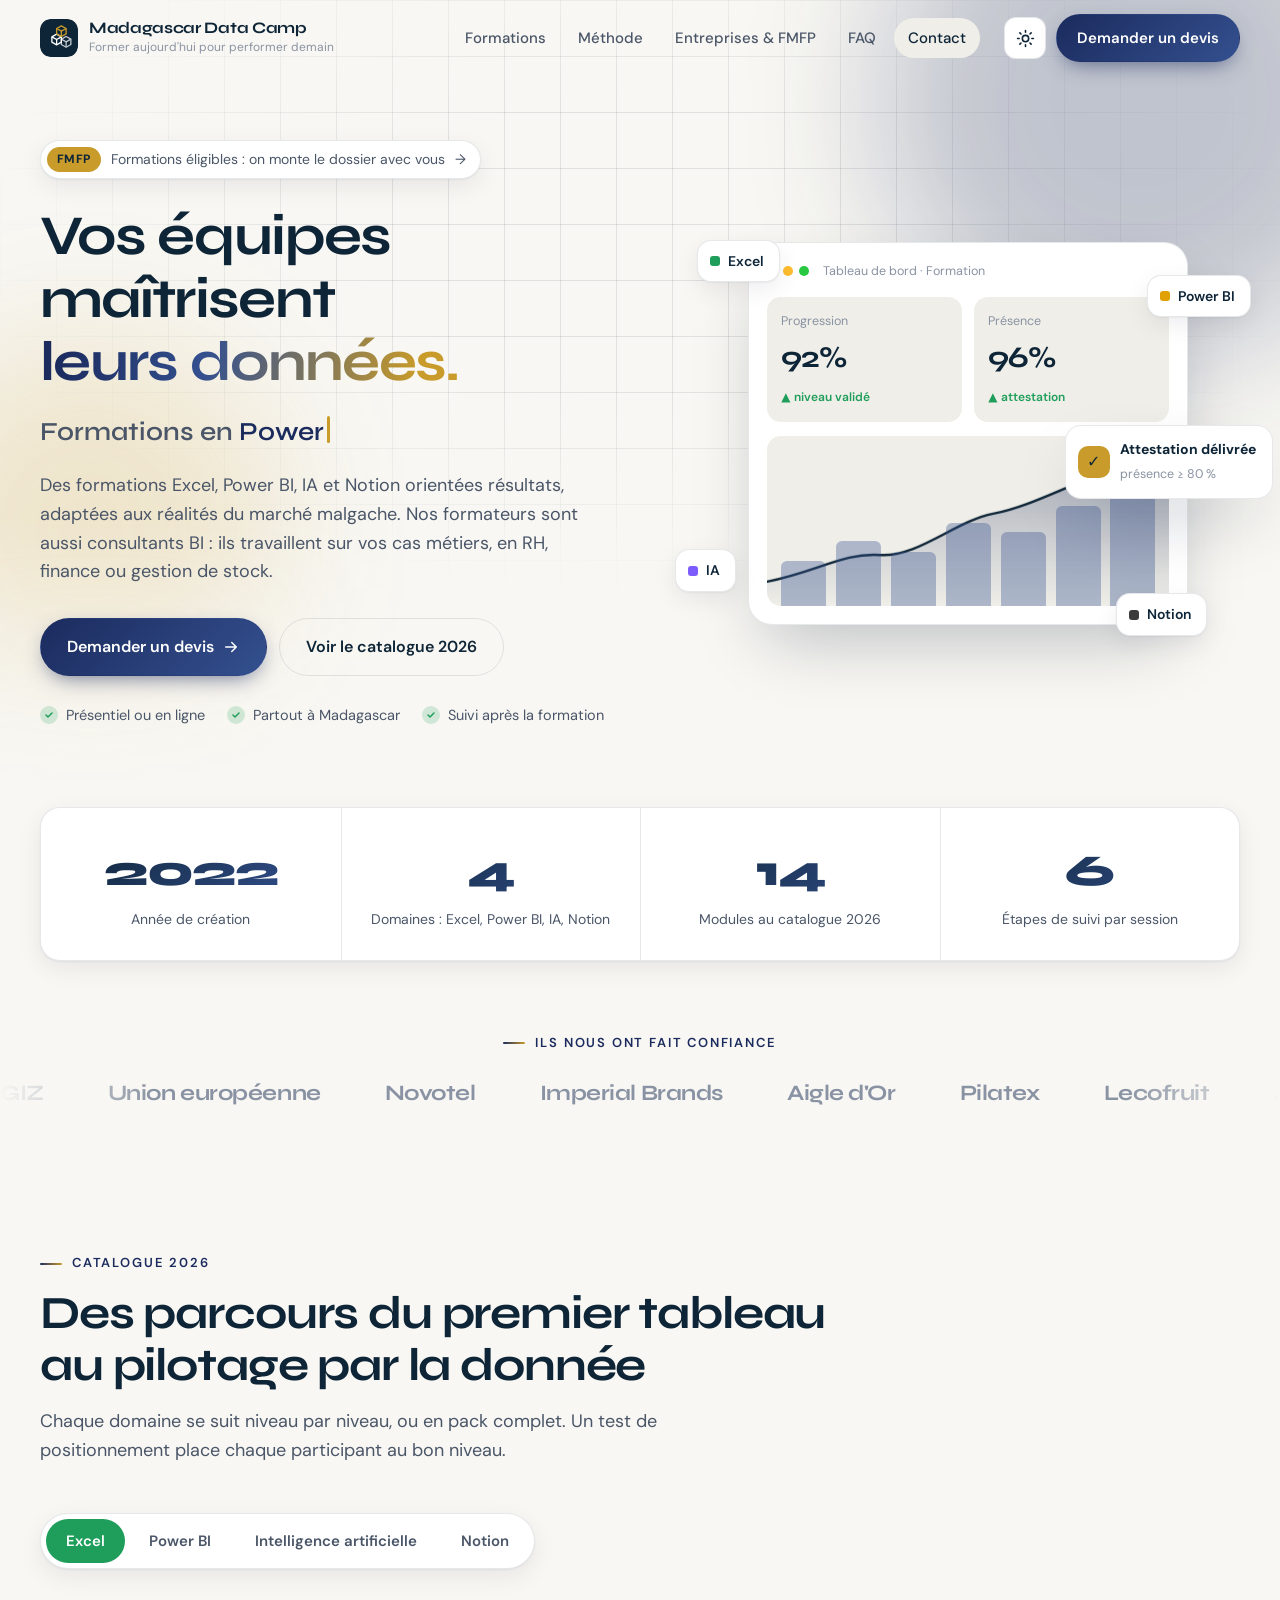
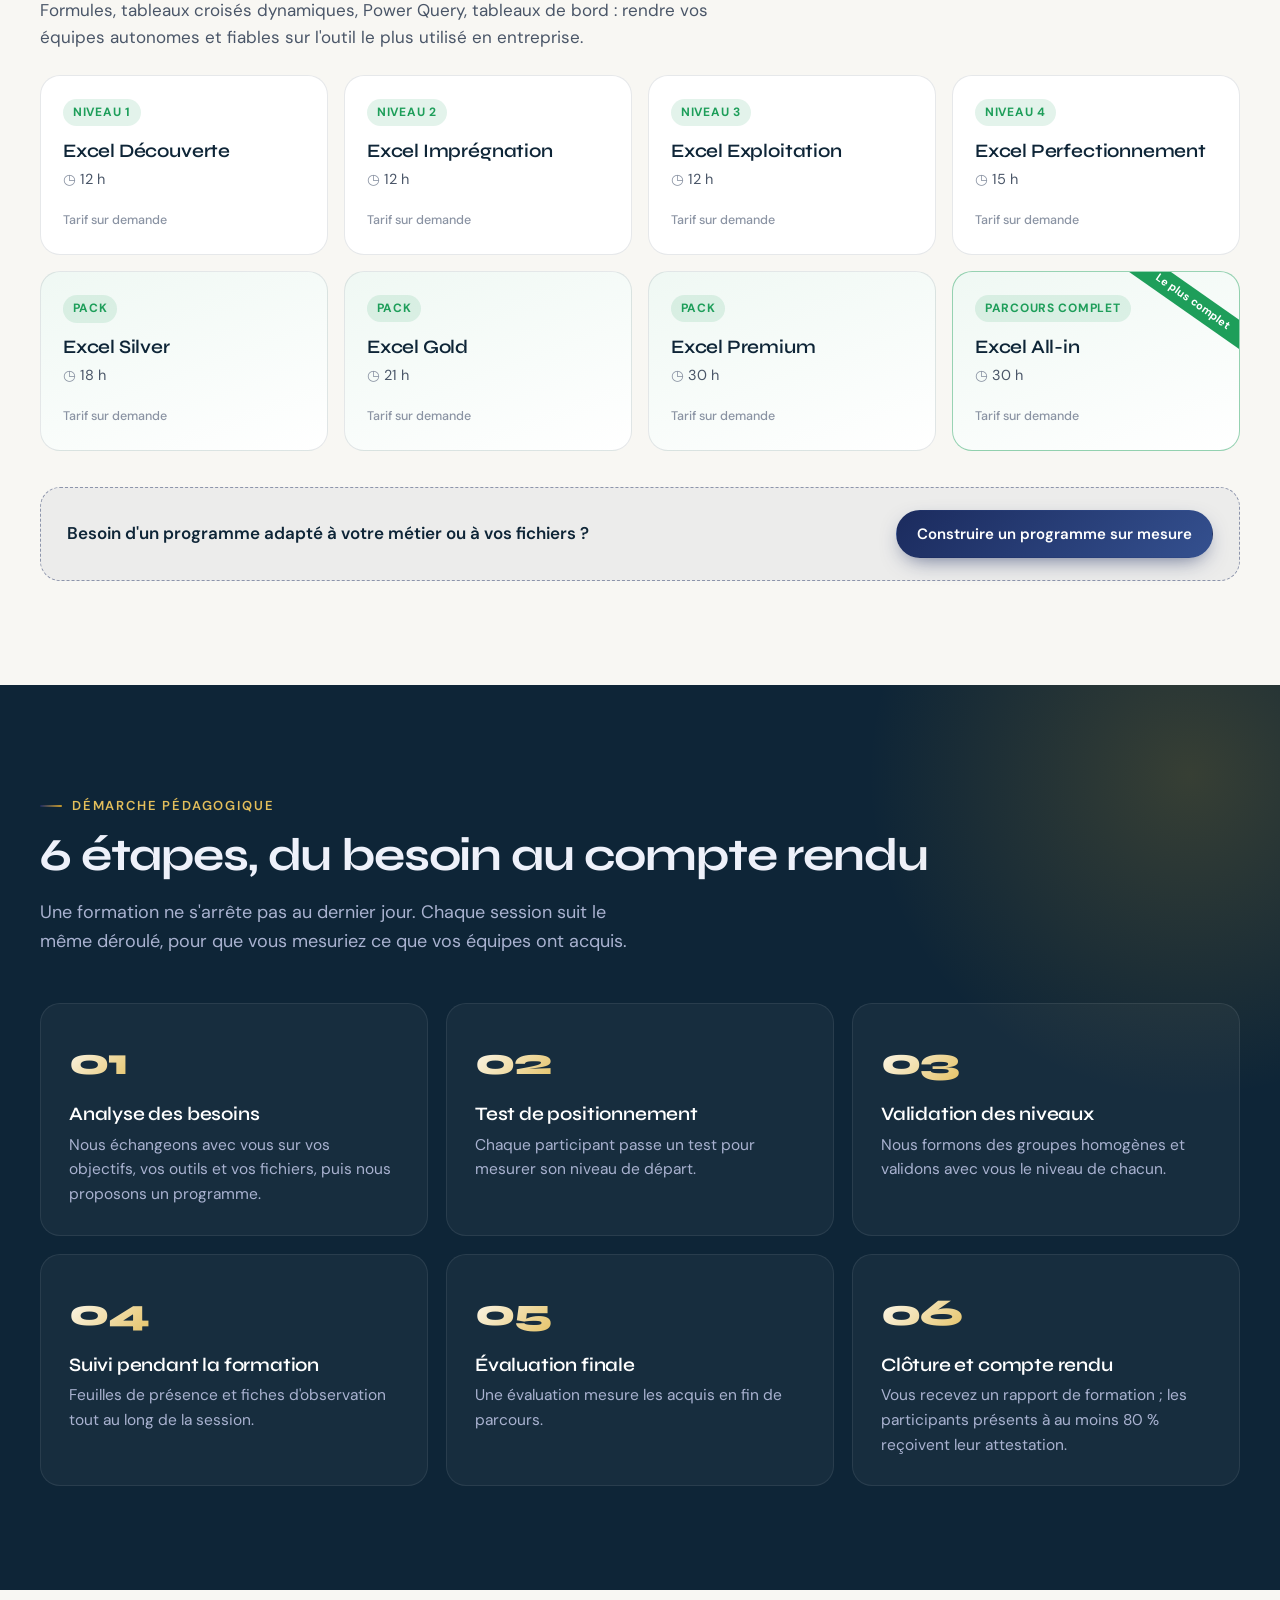
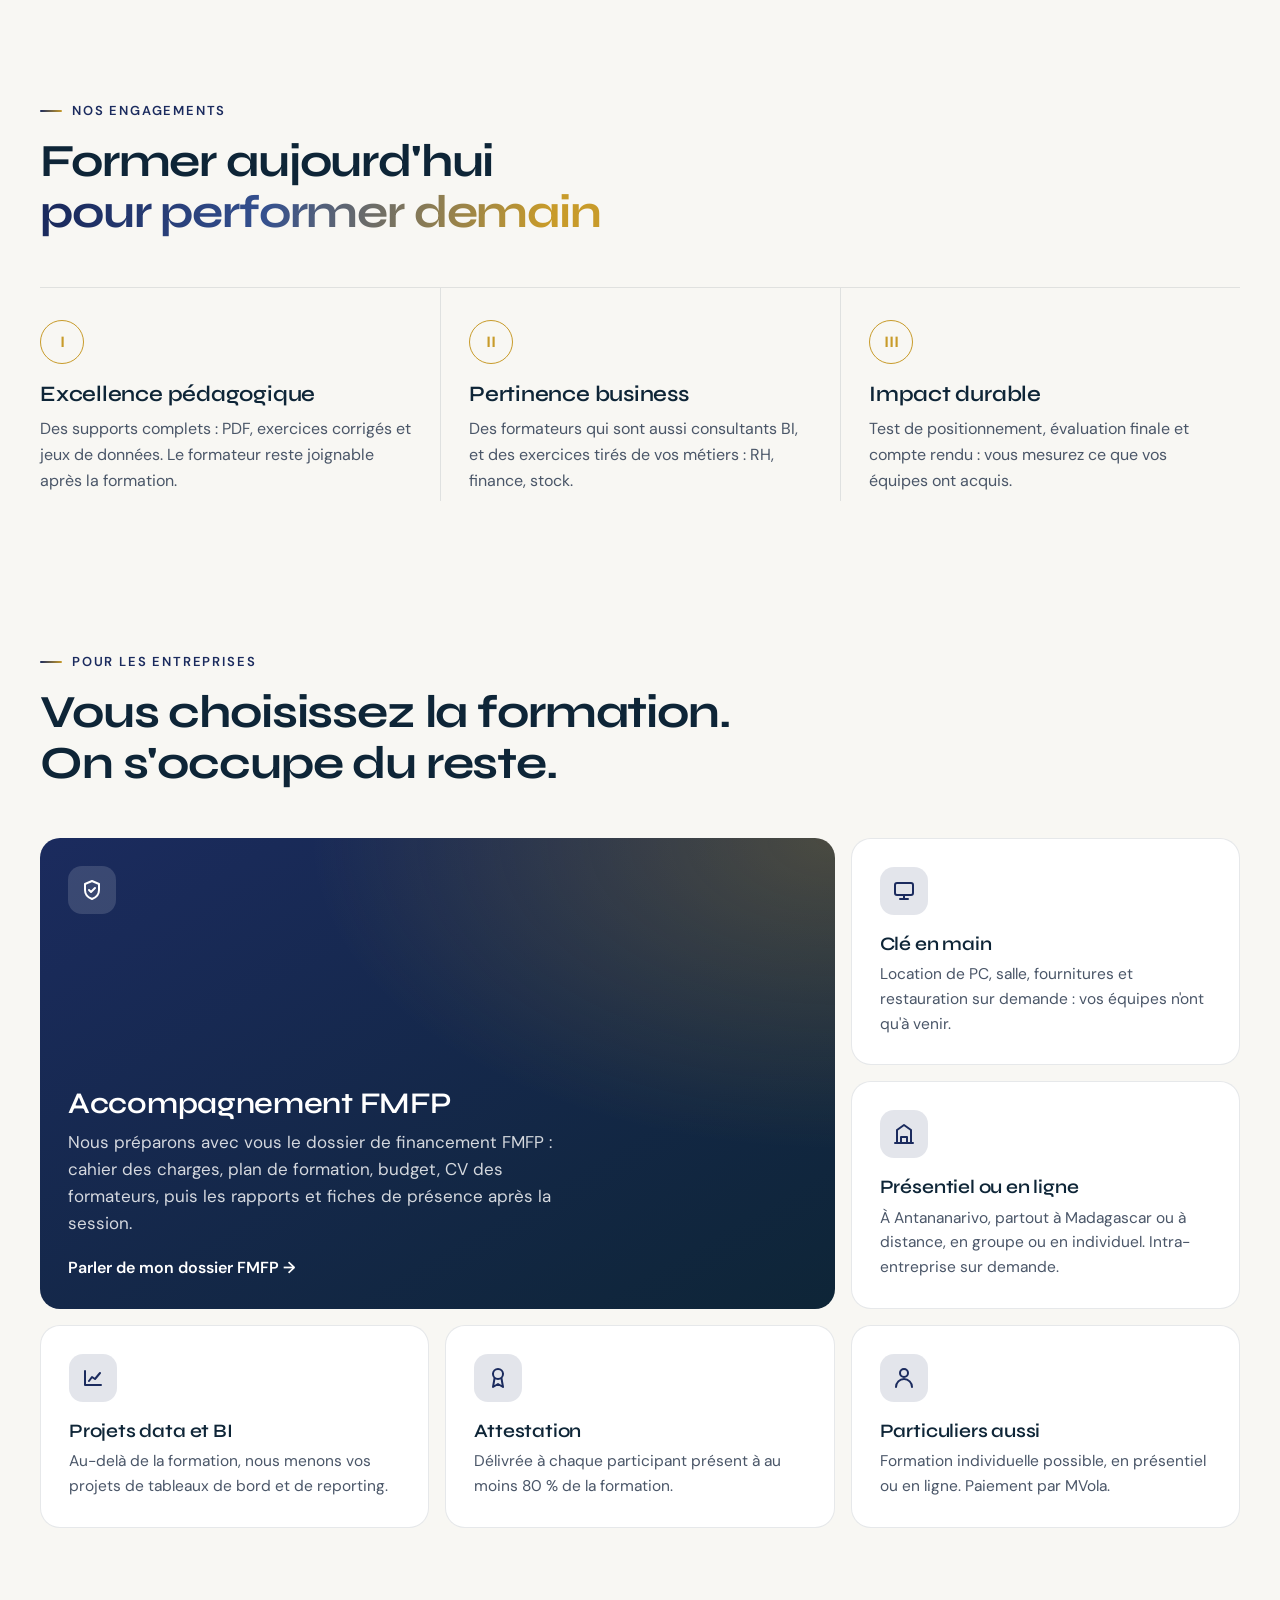
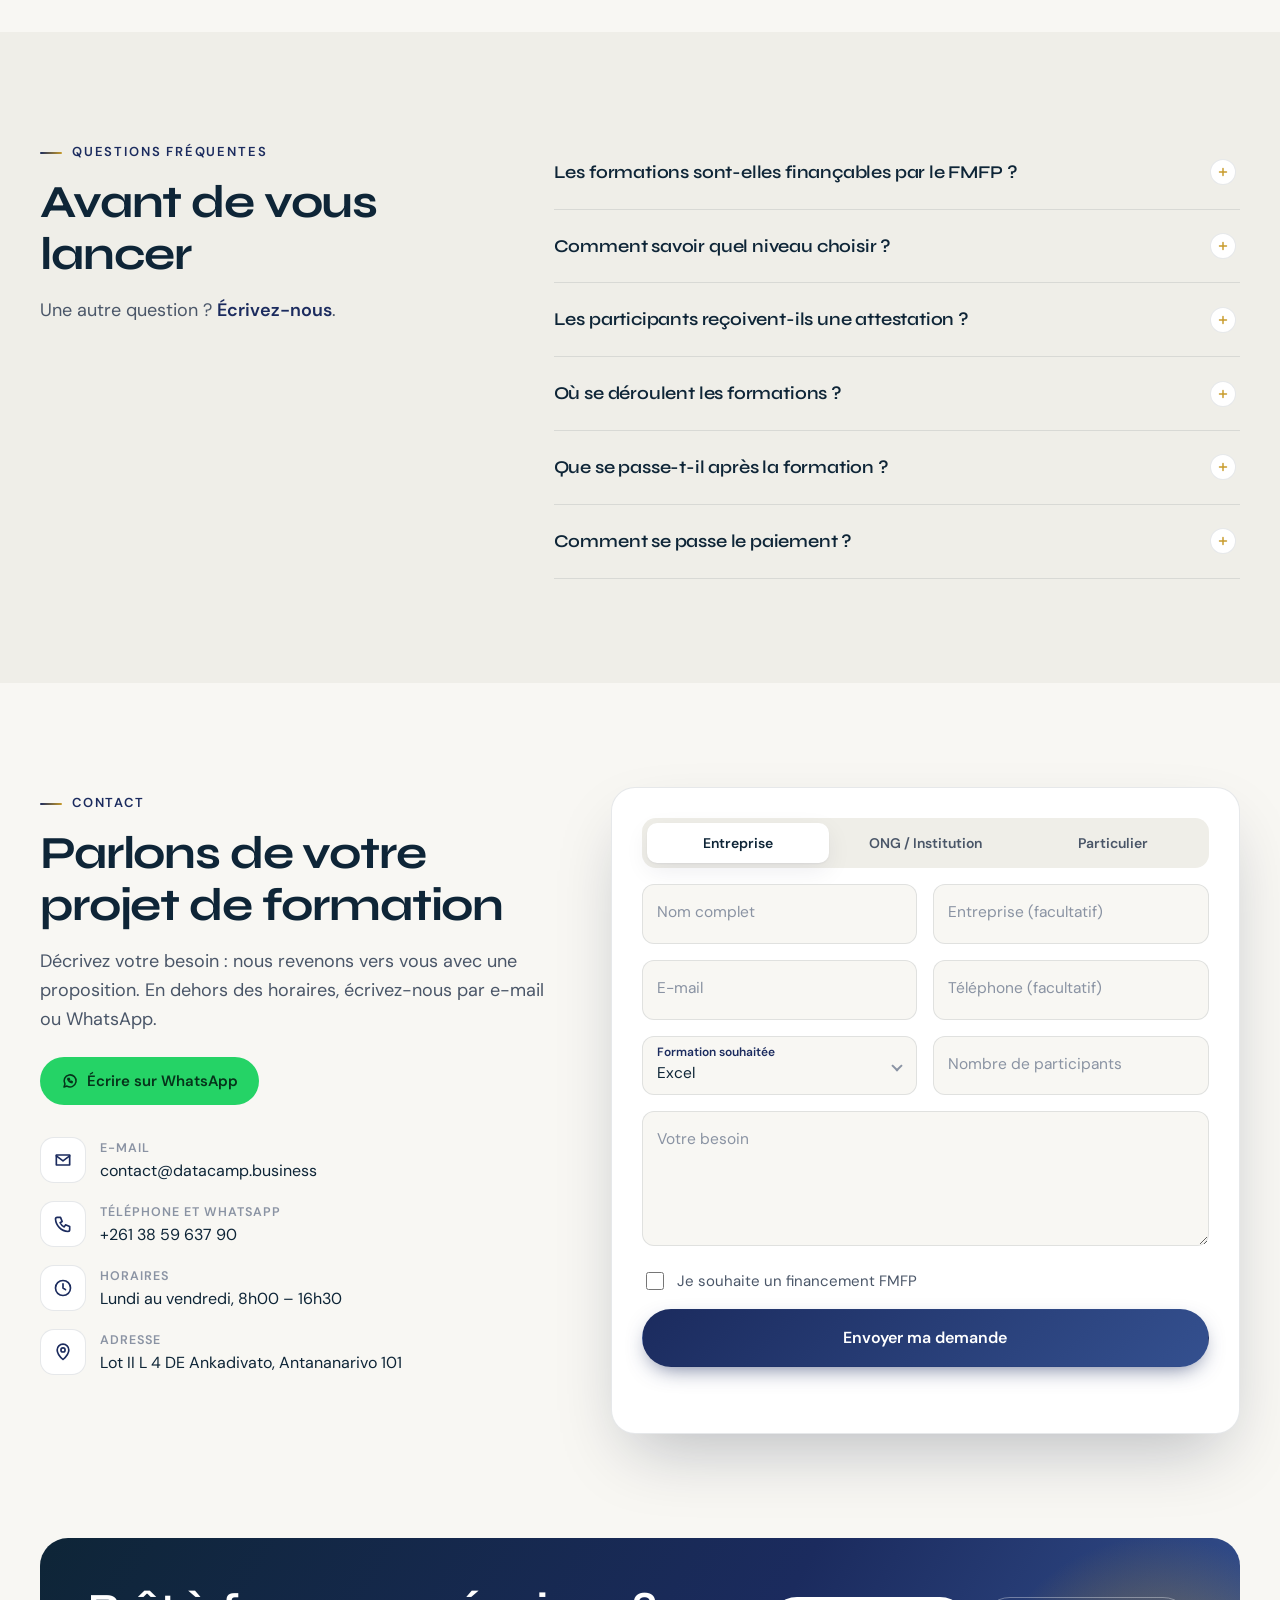
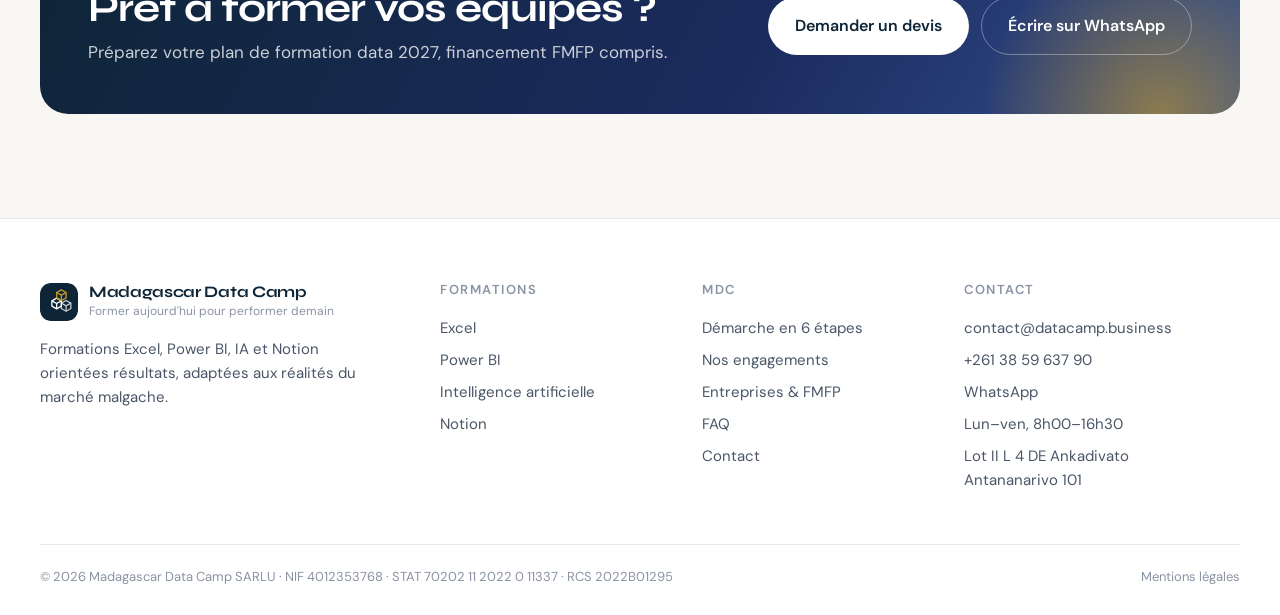
==== site/index.html @ b00edbe7 "Site web vitrine MDC (charte navy/or, Syne/DM Sans), analyse concurrent et guide de mise en ligne Ne" ====
<!doctype html>
<html lang="fr">
<head>
  <meta charset="utf-8">
  <meta name="viewport" content="width=device-width, initial-scale=1">
  <title>Madagascar Data Camp | Formations Excel, Power BI, IA et Notion à Antananarivo</title>
  <meta name="description" content="Madagascar Data Camp (MDC) : formations Excel, Power BI, IA et Notion pour les entreprises à Madagascar. Formateurs consultants BI, démarche en 6 étapes, montage FMFP. Former aujourd'hui pour performer demain.">
  <meta name="theme-color" content="#0E2537">
  <link rel="canonical" href="https://www.datacamp.business/">
  <meta property="og:type" content="website">
  <meta property="og:title" content="Madagascar Data Camp | Formations data pour les entreprises">
  <meta property="og:description" content="Excel, Power BI, IA, Notion : des formations concrètes, sur vos données, avec une méthode en 6 phases.">
  <meta property="og:url" content="https://www.datacamp.business/">
  <meta property="og:locale" content="fr_FR">
  <link rel="icon" href="assets/img/logo.svg" type="image/svg+xml">
  <link rel="preconnect" href="https://fonts.googleapis.com">
  <link rel="preconnect" href="https://fonts.gstatic.com" crossorigin>
  <link href="https://fonts.googleapis.com/css2?family=DM+Sans:opsz,wght@9..40,400;9..40,500;9..40,600;9..40,700&family=Syne:wght@600;700;800&display=swap" rel="stylesheet">
  <link rel="stylesheet" href="assets/css/style.css">
  <script>
    // Applique le thème avant l'affichage pour éviter un flash
    try { var t = localStorage.getItem('mdc-theme'); if (t) document.documentElement.setAttribute('data-theme', t); } catch (e) {}
  </script>
  <script type="application/ld+json">
  {
    "@context": "https://schema.org",
    "@type": "EducationalOrganization",
    "name": "Madagascar Data Camp",
    "alternateName": "MDC",
    "url": "https://www.datacamp.business/",
    "email": "contact@datacamp.business",
    "telephone": "+261385963790",
    "foundingDate": "2022",
    "address": {
      "@type": "PostalAddress",
      "streetAddress": "Lot II L 4 DE Ankadivato",
      "addressLocality": "Antananarivo",
      "postalCode": "101",
      "addressCountry": "MG"
    }
  }
  </script>
</head>
<body>
  <a class="skip" href="#main">Aller au contenu</a>
  <div class="progress" aria-hidden="true"><span></span></div>

  <!-- ============ EN-TÊTE ============ -->
  <header class="header" id="top">
    <div class="container header__in">
      <a href="#top" class="brand" aria-label="Madagascar Data Camp, accueil">
        <img src="assets/img/logo.svg" alt="" width="38" height="38">
        <span class="brand__txt"><b>Madagascar Data Camp</b><small>Former aujourd'hui pour performer demain</small></span>
      </a>
      <nav class="nav" id="nav" aria-label="Navigation principale">
        <a href="#formations">Formations</a>
        <a href="#methode">Méthode</a>
        <a href="#entreprises">Entreprises &amp; FMFP</a>
        <a href="#faq">FAQ</a>
        <a href="#contact">Contact</a>
        <a href="#contact" class="btn btn--primary nav__cta" data-subject="Demande de devis">Demander un devis</a>
      </nav>
      <div class="header__actions">
        <button class="icon-btn" id="themeBtn" type="button" aria-label="Changer de thème">
          <svg class="i-sun" viewBox="0 0 24 24" aria-hidden="true"><circle cx="12" cy="12" r="4"/><path d="M12 2v2M12 20v2M4.9 4.9l1.4 1.4M17.7 17.7l1.4 1.4M2 12h2M20 12h2M4.9 19.1l1.4-1.4M17.7 6.3l1.4-1.4"/></svg>
          <svg class="i-moon" viewBox="0 0 24 24" aria-hidden="true"><path d="M21 12.8A9 9 0 1 1 11.2 3a7 7 0 0 0 9.8 9.8z"/></svg>
        </button>
        <a href="#contact" class="btn btn--primary header__cta" data-subject="Demande de devis">Demander un devis</a>
        <button class="icon-btn burger" id="burger" type="button" aria-label="Ouvrir le menu" aria-expanded="false" aria-controls="nav">
          <span></span><span></span><span></span>
        </button>
      </div>
    </div>
  </header>

  <main id="main">
    <!-- ============ HERO ============ -->
    <section class="hero">
      <div class="hero__bg" aria-hidden="true"><span class="blob b1"></span><span class="blob b2"></span><span class="grid-bg"></span></div>
      <div class="container hero__in">
        <div class="hero__copy">
          <a href="#entreprises" class="pill reveal"><span class="pill__tag">FMFP</span> Formations éligibles : on monte le dossier avec vous <span aria-hidden="true">→</span></a>
          <h1 class="reveal">Vos équipes maîtrisent<br><span class="grad">leurs données.</span></h1>
          <p class="hero__type reveal" aria-live="polite">Formations en <span class="type" id="typed">Excel</span><span class="caret" aria-hidden="true"></span></p>
          <p class="hero__lead reveal">Des formations Excel, Power BI, IA et Notion orientées résultats, adaptées aux réalités du marché malgache. Nos formateurs sont aussi consultants BI : ils travaillent sur vos cas métiers, en RH, finance ou gestion de stock.</p>
          <div class="hero__ctas reveal">
            <a href="#contact" class="btn btn--primary btn--lg magnetic" data-subject="Demande de devis">Demander un devis
              <svg viewBox="0 0 24 24" aria-hidden="true"><path d="M5 12h14M13 6l6 6-6 6"/></svg></a>
            <a href="#formations" class="btn btn--ghost btn--lg">Voir le catalogue 2026</a>
          </div>
          <ul class="hero__checks reveal">
            <li>Présentiel ou en ligne</li><li>Partout à Madagascar</li><li>Suivi après la formation</li>
          </ul>
        </div>

        <!-- Visuel : tableau de bord animé -->
        <div class="hero__visual reveal" aria-hidden="true">
          <div class="dash tilt">
            <div class="dash__top"><i></i><i></i><i></i><span>Tableau de bord · Formation</span></div>
            <div class="dash__kpis">
              <div class="kpi"><small>Progression</small><b><span class="count" data-to="92">0</span>%</b><em class="up">▲ niveau validé</em></div>
              <div class="kpi"><small>Présence</small><b><span class="count" data-to="96">0</span>%</b><em class="up">▲ attestation</em></div>
            </div>
            <div class="dash__chart">
              <svg viewBox="0 0 320 140" preserveAspectRatio="none">
                <defs><linearGradient id="area" x1="0" y1="0" x2="0" y2="1"><stop offset="0" stop-color="var(--primary)" stop-opacity=".35"/><stop offset="1" stop-color="var(--primary)" stop-opacity="0"/></linearGradient></defs>
                <path class="area" d="M0 120 C40 112 60 96 90 98 S150 70 180 64 S240 40 270 30 S310 18 320 14 L320 140 L0 140Z" fill="url(#area)"/>
                <path class="line" d="M0 120 C40 112 60 96 90 98 S150 70 180 64 S240 40 270 30 S310 18 320 14" fill="none" stroke="var(--primary)" stroke-width="3" stroke-linecap="round"/>
              </svg>
              <div class="bars"><span style="--h:38%"></span><span style="--h:55%"></span><span style="--h:46%"></span><span style="--h:70%"></span><span style="--h:62%"></span><span style="--h:84%"></span><span style="--h:96%"></span></div>
            </div>
          </div>
          <div class="chip chip--excel float" style="--d:0s">Excel</div>
          <div class="chip chip--pbi float" style="--d:-1.5s">Power BI</div>
          <div class="chip chip--ia float" style="--d:-3s">IA</div>
          <div class="chip chip--notion float" style="--d:-4.5s">Notion</div>
          <div class="toast float" style="--d:-2s"><span class="toast__ic">✓</span><div><b>Attestation délivrée</b><small>présence ≥ 80 %</small></div></div>
        </div>
      </div>
    </section>

    <!-- ============ CHIFFRES ============ -->
    <section class="stats" aria-label="MDC en chiffres">
      <div class="container stats__in">
        <div class="stat reveal"><b><span class="count" data-to="2022" data-plain>2022</span></b><span>Année de création</span></div>
        <div class="stat reveal"><b><span class="count" data-to="4">4</span></b><span>Domaines : Excel, Power BI, IA, Notion</span></div>
        <div class="stat reveal"><b><span class="count" data-to="14">14</span></b><span>Modules au catalogue 2026</span></div>
        <div class="stat reveal"><b><span class="count" data-to="6">6</span></b><span>Étapes de suivi par session</span></div>
      </div>
    </section>

    <!-- ============ CLIENTS ============ -->
    <!-- À VALIDER : références reprises du catalogue MDC 2026. Citer un client sur le site nécessite son accord : supprimez les noms non autorisés. -->
    <section class="clients" aria-label="Ils nous ont fait confiance">
      <p class="eyebrow center">Ils nous ont fait confiance</p>
      <div class="marquee">
        <div class="marquee__track">
          <span>GIZ</span><span>Union européenne</span><span>Novotel</span><span>Imperial Brands</span><span>Aigle d'Or</span><span>Pilatex</span><span>Lecofruit</span><span>Anjajavy Lodge</span><span>SIPEM</span><span>Socotec</span><span>Visionix</span><span>ADES</span><span>Axelle</span><span>Habibo Group</span><span>Swiofish</span><span>BAT PRO</span><span>MECA.BE</span><span>NXT Accelerator</span><span>Arbiochem</span>
          <span aria-hidden="true">GIZ</span><span aria-hidden="true">Union européenne</span><span aria-hidden="true">Novotel</span><span aria-hidden="true">Imperial Brands</span><span aria-hidden="true">Aigle d'Or</span><span aria-hidden="true">Pilatex</span><span aria-hidden="true">Lecofruit</span><span aria-hidden="true">Anjajavy Lodge</span><span aria-hidden="true">SIPEM</span><span aria-hidden="true">Socotec</span><span aria-hidden="true">Visionix</span><span aria-hidden="true">ADES</span><span aria-hidden="true">Axelle</span><span aria-hidden="true">Habibo Group</span><span aria-hidden="true">Swiofish</span><span aria-hidden="true">BAT PRO</span><span aria-hidden="true">MECA.BE</span><span aria-hidden="true">NXT Accelerator</span><span aria-hidden="true">Arbiochem</span>
        </div>
      </div>
    </section>

    <!-- ============ FORMATIONS ============ -->
    <section class="section" id="formations">
      <div class="container">
        <div class="section__head reveal">
          <p class="eyebrow">Catalogue 2026</p>
          <h2>Des parcours du premier tableau<br>au pilotage par la donnée</h2>
          <p class="lead">Chaque domaine se suit niveau par niveau, ou en pack complet. Un test de positionnement place chaque participant au bon niveau.</p>
        </div>

        <div class="tabs reveal" role="tablist" aria-label="Domaines de formation">
          <button role="tab" class="tab is-active" aria-selected="true" data-tab="excel" style="--c:var(--excel)">Excel</button>
          <button role="tab" class="tab" aria-selected="false" data-tab="pbi" style="--c:var(--pbi)">Power BI</button>
          <button role="tab" class="tab" aria-selected="false" data-tab="ia" style="--c:var(--ia)">Intelligence artificielle</button>
          <button role="tab" class="tab" aria-selected="false" data-tab="notion" style="--c:var(--notion)">Notion</button>
          <span class="tabs__ink" aria-hidden="true"></span>
        </div>

        <!-- Les prix (data-price, en Ariary par participant) ne s'affichent que si SHOW_PRICES = true dans assets/js/main.js -->
        <div class="panel is-active" role="tabpanel" data-panel="excel" style="--c:var(--excel)">
          <p class="panel__intro">Formules, tableaux croisés dynamiques, Power Query, tableaux de bord : rendre vos équipes autonomes et fiables sur l'outil le plus utilisé en entreprise.</p>
          <div class="cards">
            <article class="course"><span class="course__lvl">Niveau 1</span><h3>Excel Découverte</h3><p class="course__meta"><span>12 h</span></p><p class="price" data-price="300000"></p></article>
            <article class="course"><span class="course__lvl">Niveau 2</span><h3>Excel Imprégnation</h3><p class="course__meta"><span>12 h</span></p><p class="price" data-price="300000"></p></article>
            <article class="course"><span class="course__lvl">Niveau 3</span><h3>Excel Exploitation</h3><p class="course__meta"><span>12 h</span></p><p class="price" data-price="350000"></p></article>
            <article class="course"><span class="course__lvl">Niveau 4</span><h3>Excel Perfectionnement</h3><p class="course__meta"><span>15 h</span></p><p class="price" data-price="450000"></p></article>
            <article class="course course--pack"><span class="course__lvl">Pack</span><h3>Excel Silver</h3><p class="course__meta"><span>18 h</span></p><p class="price" data-price="500000"></p></article>
            <article class="course course--pack"><span class="course__lvl">Pack</span><h3>Excel Gold</h3><p class="course__meta"><span>21 h</span></p><p class="price" data-price="650000"></p></article>
            <article class="course course--pack"><span class="course__lvl">Pack</span><h3>Excel Premium</h3><p class="course__meta"><span>30 h</span></p><p class="price" data-price="900000"></p></article>
            <article class="course course--pack course--top"><span class="course__lvl">Parcours complet</span><h3>Excel All-in</h3><p class="course__meta"><span>30 h</span></p><p class="price" data-price="1150000"></p></article>
          </div>
        </div>

        <div class="panel" role="tabpanel" data-panel="pbi" style="--c:var(--pbi)" hidden>
          <p class="panel__intro">Connecter ses sources, modéliser, écrire ses mesures DAX et publier des rapports que la direction consulte vraiment.</p>
          <div class="cards">
            <article class="course"><span class="course__lvl">Niveau 1</span><h3>Power BI Niveau 1</h3><p class="course__meta"><span>15 h</span></p><p class="price" data-price="500000"></p></article>
            <article class="course"><span class="course__lvl">Niveau 2</span><h3>Power BI Niveau 2</h3><p class="course__meta"><span>15 h</span></p><p class="price" data-price="500000"></p></article>
            <article class="course"><span class="course__lvl">Niveau 3</span><h3>Power BI Niveau 3</h3><p class="course__meta"><span>15 h</span></p><p class="price" data-price="500000"></p></article>
            <article class="course"><span class="course__lvl">Niveau 4</span><h3>Power BI Niveau 4</h3><p class="course__meta"><span>12 h</span></p><p class="price" data-price="400000"></p></article>
            <article class="course course--pack"><span class="course__lvl">Pack</span><h3>Power BI Silver</h3><p class="course__meta"><span>24 h</span></p><p class="price" data-price="900000"></p></article>
            <article class="course course--pack"><span class="course__lvl">Pack</span><h3>Power BI Gold</h3><p class="course__meta"><span>27 h</span></p><p class="price" data-price="1350000"></p></article>
            <article class="course course--pack"><span class="course__lvl">Pack</span><h3>Power BI Premium</h3><p class="course__meta"><span>30 h</span></p><p class="price" data-price="1650000"></p></article>
            <article class="course course--pack course--top"><span class="course__lvl">Parcours complet</span><h3>Power BI All-in</h3><p class="course__meta"><span>36 h</span></p><p class="price" data-price="1800000"></p></article>
          </div>
        </div>

        <div class="panel" role="tabpanel" data-panel="ia" style="--c:var(--ia)" hidden>
          <p class="panel__intro">Utiliser les assistants d'IA au quotidien : rédiger, analyser, automatiser, en gardant la maîtrise de la qualité et de la confidentialité.</p>
          <div class="cards">
            <article class="course"><span class="course__lvl">Niveau 1</span><h3>IA Niveau 1</h3><p class="course__meta"><span>12 h</span></p><p class="price" data-price="400000"></p></article>
            <article class="course"><span class="course__lvl">Niveau 2</span><h3>IA Niveau 2</h3><p class="course__meta"><span>12 h</span></p><p class="price" data-price="500000"></p></article>
            <article class="course"><span class="course__lvl">Niveau 3</span><h3>IA Niveau 3</h3><p class="course__meta"><span>15 h</span></p><p class="price" data-price="700000"></p></article>
            <article class="course course--pack course--top"><span class="course__lvl">Parcours complet</span><h3>Pack IA</h3><p class="course__meta"><span>39 h</span></p><p class="price" data-price="1600000"></p></article>
          </div>
        </div>

        <div class="panel" role="tabpanel" data-panel="notion" style="--c:var(--notion)" hidden>
          <p class="panel__intro">Organiser l'information, les projets et la documentation de l'équipe dans un espace de travail partagé.</p>
          <div class="cards">
            <article class="course"><span class="course__lvl">Niveau 1</span><h3>Notion Niveau 1</h3><p class="course__meta"><span>12 h</span></p><p class="price" data-price="400000"></p></article>
            <article class="course"><span class="course__lvl">Niveau 2</span><h3>Notion Niveau 2</h3><p class="course__meta"><span>12 h</span></p><p class="price" data-price="400000"></p></article>
            <article class="course"><span class="course__lvl">Niveau 3</span><h3>Notion Niveau 3</h3><p class="course__meta"><span>12 h</span></p><p class="price" data-price="500000"></p></article>
            <article class="course course--pack course--top"><span class="course__lvl">Parcours complet</span><h3>Pack Notion</h3><p class="course__meta"><span>36 h</span></p><p class="price" data-price="1300000"></p></article>
          </div>
        </div>

        <div class="catalog-cta reveal">
          <p>Besoin d'un programme adapté à votre métier ou à vos fichiers ?</p>
          <a href="#contact" class="btn btn--primary" data-subject="Programme sur mesure">Construire un programme sur mesure</a>
        </div>
      </div>
    </section>

    <!-- ============ MÉTHODE 6 PHASES ============ -->
    <section class="section section--dark" id="methode">
      <div class="container">
        <div class="section__head reveal">
          <p class="eyebrow">Démarche pédagogique</p>
          <h2>6 étapes, du besoin au compte rendu</h2>
          <p class="lead">Une formation ne s'arrête pas au dernier jour. Chaque session suit le même déroulé, pour que vous mesuriez ce que vos équipes ont acquis.</p>
        </div>
        <ol class="steps" id="steps">
          <li class="step reveal"><span class="step__n">01</span><h3>Analyse des besoins</h3><p>Nous échangeons avec vous sur vos objectifs, vos outils et vos fichiers, puis nous proposons un programme.</p></li>
          <li class="step reveal"><span class="step__n">02</span><h3>Test de positionnement</h3><p>Chaque participant passe un test pour mesurer son niveau de départ.</p></li>
          <li class="step reveal"><span class="step__n">03</span><h3>Validation des niveaux</h3><p>Nous formons des groupes homogènes et validons avec vous le niveau de chacun.</p></li>
          <li class="step reveal"><span class="step__n">04</span><h3>Suivi pendant la formation</h3><p>Feuilles de présence et fiches d'observation tout au long de la session.</p></li>
          <li class="step reveal"><span class="step__n">05</span><h3>Évaluation finale</h3><p>Une évaluation mesure les acquis en fin de parcours.</p></li>
          <li class="step reveal"><span class="step__n">06</span><h3>Clôture et compte rendu</h3><p>Vous recevez un rapport de formation ; les participants présents à au moins 80 % reçoivent leur attestation.</p></li>
        </ol>
      </div>
    </section>

    <!-- ============ ENGAGEMENTS ============ -->
    <section class="section section--tight" id="engagements">
      <div class="container">
        <div class="section__head reveal">
          <p class="eyebrow">Nos engagements</p>
          <h2>Former aujourd'hui<br><span class="grad">pour performer demain</span></h2>
        </div>
        <div class="values">
          <article class="value reveal"><span class="value__n">I</span><h3>Excellence pédagogique</h3><p>Des supports complets : PDF, exercices corrigés et jeux de données. Le formateur reste joignable après la formation.</p></article>
          <article class="value reveal"><span class="value__n">II</span><h3>Pertinence business</h3><p>Des formateurs qui sont aussi consultants BI, et des exercices tirés de vos métiers : RH, finance, stock.</p></article>
          <article class="value reveal"><span class="value__n">III</span><h3>Impact durable</h3><p>Test de positionnement, évaluation finale et compte rendu : vous mesurez ce que vos équipes ont acquis.</p></article>
        </div>
      </div>
    </section>

    <!-- ============ ENTREPRISES & FMFP ============ -->
    <section class="section" id="entreprises">
      <div class="container">
        <div class="section__head reveal">
          <p class="eyebrow">Pour les entreprises</p>
          <h2>Vous choisissez la formation.<br>On s'occupe du reste.</h2>
        </div>
        <div class="bento">
          <article class="tile tile--wide tile--accent reveal">
            <div class="tile__ic" aria-hidden="true"><svg viewBox="0 0 24 24"><path d="M9 12l2 2 4-4"/><path d="M12 3l7 3v6c0 4.5-3 7.5-7 9-4-1.5-7-4.5-7-9V6z"/></svg></div>
            <h3>Accompagnement FMFP</h3>
            <p>Nous préparons avec vous le dossier de financement FMFP : cahier des charges, plan de formation, budget, CV des formateurs, puis les rapports et fiches de présence après la session.</p>
            <a href="#contact" class="link" data-subject="Formation financée FMFP">Parler de mon dossier FMFP →</a>
          </article>
          <article class="tile reveal">
            <div class="tile__ic" aria-hidden="true"><svg viewBox="0 0 24 24"><rect x="3" y="4" width="18" height="12" rx="2"/><path d="M8 20h8M12 16v4"/></svg></div>
            <h3>Clé en main</h3>
            <p>Location de PC, salle, fournitures et restauration sur demande : vos équipes n'ont qu'à venir.</p>
          </article>
          <article class="tile reveal">
            <div class="tile__ic" aria-hidden="true"><svg viewBox="0 0 24 24"><path d="M3 21h18M5 21V8l7-5 7 5v13"/><path d="M9 21v-6h6v6"/></svg></div>
            <h3>Présentiel ou en ligne</h3>
            <p>À Antananarivo, partout à Madagascar ou à distance, en groupe ou en individuel. Intra-entreprise sur demande.</p>
          </article>
          <article class="tile reveal">
            <div class="tile__ic" aria-hidden="true"><svg viewBox="0 0 24 24"><path d="M4 19V5M4 19h16"/><path d="M8 15l3-4 3 2 5-6"/></svg></div>
            <h3>Projets data et BI</h3>
            <p>Au-delà de la formation, nous menons vos projets de tableaux de bord et de reporting.</p>
          </article>
          <article class="tile reveal">
            <div class="tile__ic" aria-hidden="true"><svg viewBox="0 0 24 24"><circle cx="12" cy="8" r="5"/><path d="M8.5 12.5L7 21l5-3 5 3-1.5-8.5"/></svg></div>
            <h3>Attestation</h3>
            <p>Délivrée à chaque participant présent à au moins 80 % de la formation.</p>
          </article>
          <article class="tile reveal">
            <div class="tile__ic" aria-hidden="true"><svg viewBox="0 0 24 24"><circle cx="12" cy="7" r="4"/><path d="M4 21a8 8 0 0 1 16 0"/></svg></div>
            <h3>Particuliers aussi</h3>
            <p>Formation individuelle possible, en présentiel ou en ligne. Paiement par MVola.</p>
          </article>
        </div>
      </div>
    </section>

    <!-- ============ FAQ ============ -->
    <section class="section section--soft" id="faq">
      <div class="container faq">
        <div class="section__head reveal">
          <p class="eyebrow">Questions fréquentes</p>
          <h2>Avant de vous lancer</h2>
          <p class="lead">Une autre question ? <a href="#contact" class="link">Écrivez-nous</a>.</p>
        </div>
        <div class="acc reveal">
          <details>
            <summary>Les formations sont-elles finançables par le FMFP ?</summary>
            <p>Oui, nous accompagnons les entreprises dans la constitution et le suivi du dossier FMFP, de la demande jusqu'aux pièces de fin de formation.</p>
          </details>
          <details>
            <summary>Comment savoir quel niveau choisir ?</summary>
            <p>Chaque participant passe un test de positionnement avant la formation. Nous constituons ensuite des groupes de niveau homogène.</p>
          </details>
          <details>
            <summary>Les participants reçoivent-ils une attestation ?</summary>
            <p>Oui, une attestation de formation est remise à chaque participant présent à au moins 80 % des heures.</p>
          </details>
          <details>
            <summary>Où se déroulent les formations ?</summary>
            <p>En présentiel à Antananarivo et partout à Madagascar (dans vos locaux ou dans une salle louée), ou en ligne. Nous pouvons fournir les ordinateurs, les fournitures et la restauration.</p>
          </details>
          <details>
            <summary>Que se passe-t-il après la formation ?</summary>
            <p>Les participants gardent les supports (PDF, exercices corrigés, données) et peuvent contacter le formateur pour leurs questions.</p>
          </details>
          <details>
            <summary>Comment se passe le paiement ?</summary>
            <p>En règle générale, 70 % avant la formation et 30 % après. Le règlement se fait par virement bancaire, ou par MVola pour les particuliers.</p>
          </details>
        </div>
      </div>
    </section>

    <!-- ============ CONTACT ============ -->
    <section class="section" id="contact">
      <div class="container contact">
        <div class="contact__info reveal">
          <p class="eyebrow">Contact</p>
          <h2>Parlons de votre projet de formation</h2>
          <p class="lead">Décrivez votre besoin : nous revenons vers vous avec une proposition. En dehors des horaires, écrivez-nous par e-mail ou WhatsApp.</p>
          <a class="btn btn--wa" href="https://wa.me/261385963790" target="_blank" rel="noopener"><svg viewBox="0 0 24 24" aria-hidden="true"><path d="M4 20l1.3-4A8 8 0 1 1 8 18.7z"/><path d="M9 9.5c.3 1.8 1.7 3.2 3.5 3.5l.9-.9 1.6.7-.3 1.4c-2.9 0-5.4-2.5-5.4-5.4l1.4-.3.7 1.6z"/></svg>Écrire sur WhatsApp</a>
          <ul class="coords">
            <li><span class="coords__ic" aria-hidden="true"><svg viewBox="0 0 24 24"><path d="M4 6h16v12H4z"/><path d="M4 7l8 6 8-6"/></svg></span><div><small>E-mail</small><a href="mailto:contact@datacamp.business">contact@datacamp.business</a></div></li>
            <li><span class="coords__ic" aria-hidden="true"><svg viewBox="0 0 24 24"><path d="M5 4h4l2 5-2.5 1.5a11 11 0 0 0 5 5L15 13l5 2v4a2 2 0 0 1-2 2A16 16 0 0 1 3 6a2 2 0 0 1 2-2"/></svg></span><div><small>Téléphone et WhatsApp</small><a href="tel:+261385963790">+261 38 59 637 90</a></div></li>
            <li><span class="coords__ic" aria-hidden="true"><svg viewBox="0 0 24 24"><circle cx="12" cy="12" r="9"/><path d="M12 7v5l3 2"/></svg></span><div><small>Horaires</small><span>Lundi au vendredi, 8h00 – 16h30</span></div></li>
            <li><span class="coords__ic" aria-hidden="true"><svg viewBox="0 0 24 24"><path d="M12 21s-7-6.2-7-11.5A7 7 0 0 1 19 9.5C19 14.8 12 21 12 21z"/><circle cx="12" cy="9.5" r="2.5"/></svg></span><div><small>Adresse</small><span>Lot II L 4 DE Ankadivato, Antananarivo 101</span></div></li>
          </ul>
        </div>

        <form class="form reveal" id="contactForm" novalidate>
          <div class="seg" role="radiogroup" aria-label="Vous êtes">
            <label><input type="radio" name="type" value="Entreprise" checked><span>Entreprise</span></label>
            <label><input type="radio" name="type" value="ONG / Institution"><span>ONG / Institution</span></label>
            <label><input type="radio" name="type" value="Particulier"><span>Particulier</span></label>
          </div>
          <div class="row2">
            <div class="field"><input id="f-name" name="nom" type="text" placeholder=" " required autocomplete="name"><label for="f-name">Nom complet</label><small class="err">Indiquez votre nom.</small></div>
            <div class="field"><input id="f-org" name="organisation" type="text" placeholder=" " autocomplete="organization"><label for="f-org">Entreprise (facultatif)</label></div>
          </div>
          <div class="row2">
            <div class="field"><input id="f-mail" name="email" type="email" placeholder=" " required autocomplete="email"><label for="f-mail">E-mail</label><small class="err">E-mail invalide.</small></div>
            <div class="field"><input id="f-tel" name="telephone" type="tel" placeholder=" " autocomplete="tel"><label for="f-tel">Téléphone (facultatif)</label></div>
          </div>
          <div class="row2">
            <div class="field field--select">
              <select id="f-dom" name="formation">
                <option value="Excel">Excel</option>
                <option value="Power BI">Power BI</option>
                <option value="Intelligence artificielle">Intelligence artificielle</option>
                <option value="Notion">Notion</option>
                <option value="Programme sur mesure">Programme sur mesure</option>
                <option value="Je ne sais pas encore">Je ne sais pas encore</option>
              </select>
              <label for="f-dom">Formation souhaitée</label>
            </div>
            <div class="field"><input id="f-pax" name="participants" type="number" min="1" placeholder=" "><label for="f-pax">Nombre de participants</label></div>
          </div>
          <div class="field"><textarea id="f-msg" name="message" rows="4" placeholder=" " required></textarea><label for="f-msg">Votre besoin</label><small class="err">Décrivez votre besoin en quelques mots.</small></div>
          <label class="check"><input type="checkbox" name="fmfp" value="Oui"> <span>Je souhaite un financement FMFP</span></label>
          <input type="text" name="_gotcha" class="hp" tabindex="-1" autocomplete="off" aria-hidden="true">
          <input type="hidden" name="sujet" id="f-subject" value="Demande de devis">
          <button class="btn btn--primary btn--lg btn--block" type="submit"><span class="btn__label">Envoyer ma demande</span><span class="spinner" aria-hidden="true"></span></button>
          <p class="form__status" id="formStatus" role="status"></p>
        </form>
      </div>
    </section>

    <!-- ============ CTA FINAL ============ -->
    <section class="cta-band">
      <div class="container cta-band__in reveal">
        <div>
          <h2>Prêt à former vos équipes ?</h2>
          <p>Préparez votre plan de formation data 2027, financement FMFP compris.</p>
        </div>
        <div class="cta-band__btns">
          <a href="#contact" class="btn btn--light btn--lg" data-subject="Demande de devis">Demander un devis</a>
          <a href="https://wa.me/261385963790" target="_blank" rel="noopener" class="btn btn--outline-light btn--lg">Écrire sur WhatsApp</a>
        </div>
      </div>
    </section>
  </main>

  <!-- ============ PIED DE PAGE ============ -->
  <footer class="footer">
    <div class="container footer__in">
      <div class="footer__brand">
        <a href="#top" class="brand"><img src="assets/img/logo.svg" alt="" width="38" height="38"><span class="brand__txt"><b>Madagascar Data Camp</b><small>Former aujourd'hui pour performer demain</small></span></a>
        <p>Formations Excel, Power BI, IA et Notion orientées résultats, adaptées aux réalités du marché malgache.</p>
      </div>
      <div>
        <h4>Formations</h4>
        <a href="#formations" data-goto="excel">Excel</a><a href="#formations" data-goto="pbi">Power BI</a><a href="#formations" data-goto="ia">Intelligence artificielle</a><a href="#formations" data-goto="notion">Notion</a>
      </div>
      <div>
        <h4>MDC</h4>
        <a href="#methode">Démarche en 6 étapes</a><a href="#engagements">Nos engagements</a><a href="#entreprises">Entreprises &amp; FMFP</a><a href="#faq">FAQ</a><a href="#contact">Contact</a>
      </div>
      <div>
        <h4>Contact</h4>
        <a href="mailto:contact@datacamp.business">contact@datacamp.business</a><a href="tel:+261385963790">+261 38 59 637 90</a><a href="https://wa.me/261385963790" target="_blank" rel="noopener">WhatsApp</a><span>Lun–ven, 8h00–16h30</span><span>Lot II L 4 DE Ankadivato<br>Antananarivo 101</span>
      </div>
    </div>
    <div class="container footer__legal">
      <span>© <span id="year">2026</span> Madagascar Data Camp SARLU · NIF 4012353768 · STAT 70202 11 2022 0 11337 · RCS 2022B01295</span>
      <a href="mentions-legales.html">Mentions légales</a>
    </div>
  </footer>

  <a href="#top" class="totop" aria-label="Revenir en haut"><svg viewBox="0 0 24 24" aria-hidden="true"><path d="M12 19V5M6 11l6-6 6 6"/></svg></a>
  <script src="assets/js/main.js" defer></script>
</body>
</html>
---- site/assets/css/style.css ----
/* =========================================================
   Madagascar Data Camp — feuille de style
   Couleurs de marque : modifier uniquement les variables ci-dessous
   ========================================================= */
:root {
  --navy: #0E2537;        /* couleur du logo MDC */
  --primary: #1B2B5E;     /* navy de la charte MDC */
  --primary-2: #34508F;
  --on-primary: #FFFFFF;
  --accent: #C89B2A;      /* or de la charte MDC */
  --accent-2: #E3BE5B;
  --excel: #1E9E5A; --pbi: #E0A100; --ia: #7C5CFF; --notion: #3A3A3A;

  --bg: #F8F7F3; --surface: #FFFFFF; --surface-2: #EFEEE8;
  --text: #0E2537; --text-2: #4A5668; --text-3: #8A93A3;
  --line: rgba(14, 37, 55, .1);
  --shadow: 0 1px 2px rgba(11,21,51,.05), 0 8px 24px rgba(11,21,51,.07);
  --shadow-lg: 0 30px 70px -20px rgba(11,21,51,.28);
  --radius: 20px; --radius-sm: 12px;
  --font: "DM Sans", system-ui, -apple-system, "Segoe UI", Roboto, sans-serif;
  --font-title: "Syne", "DM Sans", system-ui, sans-serif;
  --ease: cubic-bezier(.22, 1, .36, 1);
  --header-h: 76px;
  color-scheme: light;
}
@media (prefers-color-scheme: dark) {
  :root:not([data-theme="light"]) {
    --bg: #07141F; --surface: #0E2234; --surface-2: #142C42;
    --text: #F1EFE8; --text-2: #AEB8C6; --text-3: #6F7D90;
    --line: rgba(255,255,255,.09); --primary: #E3BE5B; --primary-2: #F0D488; --on-primary: #0E2537; --notion: #D6D6D6;
    --shadow: 0 1px 2px rgba(0,0,0,.3), 0 8px 24px rgba(0,0,0,.3); color-scheme: dark;
  }
}
:root[data-theme="dark"] {
  --bg: #07141F; --surface: #0E2234; --surface-2: #142C42;
  --text: #F1EFE8; --text-2: #AEB8C6; --text-3: #6F7D90;
  --line: rgba(255,255,255,.09); --primary: #E3BE5B; --primary-2: #F0D488; --on-primary: #0E2537; --notion: #D6D6D6;
  --shadow: 0 1px 2px rgba(0,0,0,.3), 0 8px 24px rgba(0,0,0,.3); color-scheme: dark;
}

/* ---------- Base ---------- */
*, *::before, *::after { box-sizing: border-box; }
html { scroll-behavior: smooth; scroll-padding-top: calc(var(--header-h) + 8px); -webkit-text-size-adjust: 100%; }
body { margin: 0; background: var(--bg); color: var(--text); font: 16px/1.6 var(--font); -webkit-font-smoothing: antialiased; overflow-x: hidden; transition: background .3s, color .3s; }
img, svg { display: block; max-width: 100%; }
a { color: inherit; text-decoration: none; }
h1, h2, h3, h4 { font-family: var(--font-title); line-height: 1.12; letter-spacing: -.025em; margin: 0; }
h2 { font-size: clamp(30px, 4.2vw, 46px); font-weight: 700; }
h3 { font-size: 19px; font-weight: 600; letter-spacing: -.01em; }
p { margin: 0; }
button, input, select, textarea { font: inherit; color: inherit; }
::selection { background: var(--accent); color: #0E2537; }
:focus-visible { outline: 3px solid var(--primary); outline-offset: 3px; border-radius: 8px; }
.container { width: min(1200px, 100% - 32px); margin-inline: auto; }
.skip { position: absolute; left: -9999px; top: 8px; z-index: 100; background: var(--primary); color: #fff; padding: 10px 16px; border-radius: 10px; }
.skip:focus { left: 16px; }
svg [stroke], .icon-btn svg, .tile__ic svg, .coords__ic svg, .btn svg, .totop svg { fill: none; stroke: currentColor; stroke-width: 2; stroke-linecap: round; stroke-linejoin: round; }

.eyebrow { display: inline-flex; align-items: center; gap: 10px; font-size: 13px; font-weight: 600; letter-spacing: .14em; text-transform: uppercase; color: var(--primary); margin-bottom: 14px; }
.eyebrow::before { content: ""; width: 22px; height: 2px; border-radius: 2px; background: linear-gradient(90deg, var(--primary), var(--accent)); }
.eyebrow.center { display: flex; justify-content: center; }
.lead { font-size: 18px; color: var(--text-2); max-width: 620px; margin-top: 16px; }
.grad { background: linear-gradient(100deg, var(--primary) 5%, var(--primary-2) 40%, var(--accent) 90%); -webkit-background-clip: text; background-clip: text; color: transparent; }
.link { color: var(--primary); font-weight: 600; }
.link:hover { text-decoration: underline; text-underline-offset: 4px; }

/* ---------- Boutons ---------- */
.btn { --bg-b: var(--surface-2); display: inline-flex; align-items: center; justify-content: center; gap: 8px; padding: 11px 20px; border-radius: 999px; border: 1px solid transparent; background: var(--bg-b); font-weight: 600; font-size: 15px; cursor: pointer; white-space: nowrap; transition: transform .25s var(--ease), box-shadow .25s var(--ease), background .2s, color .2s; }
.btn svg { width: 18px; height: 18px; transition: transform .25s var(--ease); }
.btn:hover svg { transform: translateX(4px); }
.btn--primary { background: linear-gradient(135deg, var(--primary), var(--primary-2)); color: var(--on-primary); box-shadow: 0 8px 22px -8px color-mix(in srgb, var(--primary) 70%, transparent); }
.btn--primary:hover { transform: translateY(-2px); box-shadow: 0 14px 30px -10px color-mix(in srgb, var(--primary) 80%, transparent); }
.btn--ghost { background: transparent; border-color: var(--line); }
.btn--ghost:hover { background: var(--surface); border-color: var(--primary); color: var(--primary); }
.btn--light { background: #fff; color: var(--navy); }
.btn--light:hover { transform: translateY(-2px); }
.btn--outline-light { background: transparent; color: #fff; border-color: rgba(255,255,255,.35); }
.btn--outline-light:hover { background: rgba(255,255,255,.1); }
.btn--lg { padding: 15px 26px; font-size: 16px; }
.btn--block { width: 100%; }
.icon-btn { width: 42px; height: 42px; display: grid; place-items: center; border-radius: 12px; border: 1px solid var(--line); background: var(--surface); cursor: pointer; transition: border-color .2s, transform .2s; }
.icon-btn:hover { border-color: var(--primary); }
.icon-btn svg { width: 19px; height: 19px; }
.i-moon { display: none; }
:root[data-theme="dark"] .i-sun { display: none; } :root[data-theme="dark"] .i-moon { display: block; }
@media (prefers-color-scheme: dark) { :root:not([data-theme="light"]) .i-sun { display: none; } :root:not([data-theme="light"]) .i-moon { display: block; } }

/* ---------- Barre de progression ---------- */
.progress { position: fixed; inset: 0 0 auto; height: 3px; z-index: 60; pointer-events: none; }
.progress span { display: block; height: 100%; width: 100%; transform-origin: 0 50%; transform: scaleX(var(--p, 0)); background: linear-gradient(90deg, var(--primary), var(--accent)); }

/* ---------- En-tête ---------- */
.header { position: fixed; inset: 0 0 auto; z-index: 50; height: var(--header-h); display: flex; align-items: center; transition: background .3s, box-shadow .3s, height .3s var(--ease); }
.header.is-scrolled { --header-h: 64px; background: color-mix(in srgb, var(--bg) 78%, transparent); backdrop-filter: blur(18px) saturate(160%); -webkit-backdrop-filter: blur(18px) saturate(160%); box-shadow: 0 1px 0 var(--line); }
.header__in { display: flex; align-items: center; gap: 24px; }
.brand { display: flex; align-items: center; gap: 11px; flex-shrink: 0; }
.brand img { border-radius: 11px; }
.brand__txt b { display: block; font-family: var(--font-title); font-size: 16px; letter-spacing: -.02em; line-height: 1.15; }
.brand__txt small { display: block; font-size: 12px; color: var(--text-3); }
.nav { display: flex; align-items: center; gap: 4px; margin-left: auto; }
.nav a { padding: 8px 14px; border-radius: 999px; font-size: 15px; font-weight: 500; color: var(--text-2); transition: color .2s, background .2s; }
.nav a:hover, .nav a.is-current { color: var(--text); background: var(--surface-2); }
.nav__cta { display: none !important; }
.header__actions { display: flex; align-items: center; gap: 10px; }
.burger { display: none; flex-direction: column; align-items: center; justify-content: center; gap: 4px; }
.burger span { display: block; width: 18px; height: 2px; border-radius: 2px; background: currentColor; transition: transform .3s var(--ease), opacity .2s; }
.burger[aria-expanded="true"] span:nth-child(1) { transform: translateY(6px) rotate(45deg); }
.burger[aria-expanded="true"] span:nth-child(2) { opacity: 0; }
.burger[aria-expanded="true"] span:nth-child(3) { transform: translateY(-6px) rotate(-45deg); }

/* ---------- Hero ---------- */
.hero { position: relative; padding: calc(var(--header-h) + 64px) 0 72px; overflow: hidden; }
.hero__bg { position: absolute; inset: 0; z-index: -1; mask-image: linear-gradient(#000 65%, transparent); -webkit-mask-image: linear-gradient(#000 65%, transparent); }
.blob { position: absolute; border-radius: 50%; filter: blur(70px); opacity: .55; animation: drift 18s var(--ease) infinite alternate; }
.b1 { width: 520px; height: 520px; background: color-mix(in srgb, var(--primary) 45%, transparent); top: -160px; right: -120px; }
.b2 { width: 380px; height: 380px; background: color-mix(in srgb, var(--accent) 35%, transparent); bottom: 10%; left: -100px; animation-delay: -9s; }
.grid-bg { position: absolute; inset: 0; background-image: linear-gradient(var(--line) 1px, transparent 1px), linear-gradient(90deg, var(--line) 1px, transparent 1px); background-size: 56px 56px; mask-image: radial-gradient(ellipse 70% 60% at 50% 30%, #000 30%, transparent 75%); -webkit-mask-image: radial-gradient(ellipse 70% 60% at 50% 30%, #000 30%, transparent 75%); }
@keyframes drift { to { transform: translate(-60px, 40px) scale(1.12); } }
.hero__in { display: grid; grid-template-columns: 1.05fr .95fr; gap: 56px; align-items: center; }
.pill { display: inline-flex; align-items: center; gap: 10px; padding: 6px 14px 6px 6px; border-radius: 999px; background: var(--surface); border: 1px solid var(--line); font-size: 14px; color: var(--text-2); box-shadow: var(--shadow); transition: border-color .2s; }
.pill:hover { border-color: var(--primary); }
.pill__tag { padding: 3px 10px; border-radius: 999px; background: var(--accent); color: #0E2537; font-weight: 700; font-size: 12px; letter-spacing: .04em; }
.hero h1 { font-size: clamp(34px, 4.5vw, 56px); font-weight: 700; letter-spacing: -.03em; margin: 26px 0 18px; }
.hero__type { font-family: var(--font-title); font-size: clamp(20px, 2.4vw, 26px); font-weight: 600; color: var(--text-2); min-height: 1.4em; }
.type { color: var(--primary); }
.caret { display: inline-block; width: 3px; height: 1.05em; margin-left: 3px; vertical-align: -3px; background: var(--accent); border-radius: 2px; animation: blink 1s steps(1) infinite; }
@keyframes blink { 50% { opacity: 0; } }
.hero__lead { font-size: 18px; color: var(--text-2); max-width: 560px; margin-top: 18px; }
.hero__ctas { display: flex; flex-wrap: wrap; gap: 12px; margin-top: 32px; }
.hero__checks { list-style: none; padding: 0; margin: 28px 0 0; display: flex; flex-wrap: wrap; gap: 10px 22px; font-size: 14.5px; color: var(--text-2); }
.hero__checks li { display: flex; align-items: center; gap: 8px; }
.hero__checks li::before { content: ""; width: 18px; height: 18px; border-radius: 50%; background: color-mix(in srgb, var(--excel) 18%, transparent) url("data:image/svg+xml,%3Csvg xmlns='http://www.w3.org/2000/svg' viewBox='0 0 24 24' fill='none' stroke='%231E9E5A' stroke-width='3' stroke-linecap='round' stroke-linejoin='round'%3E%3Cpath d='M6 12l4 4 8-8'/%3E%3C/svg%3E") center/12px no-repeat; }

/* Visuel tableau de bord */
.hero__visual { position: relative; min-height: 440px; display: grid; place-items: center; perspective: 1200px; }
.dash { width: min(440px, 100%); background: var(--surface); border: 1px solid var(--line); border-radius: 24px; padding: 18px; box-shadow: var(--shadow-lg); transform-style: preserve-3d; transition: transform .2s ease-out; }
.dash__top { display: flex; align-items: center; gap: 6px; font-size: 12.5px; color: var(--text-3); margin-bottom: 16px; }
.dash__top i { width: 10px; height: 10px; border-radius: 50%; background: var(--surface-2); }
.dash__top i:nth-child(1) { background: #FF6159; } .dash__top i:nth-child(2) { background: #FFBD2E; } .dash__top i:nth-child(3) { background: #28C941; }
.dash__top span { margin-left: 8px; }
.dash__kpis { display: grid; grid-template-columns: 1fr 1fr; gap: 12px; }
.kpi { background: var(--surface-2); border-radius: 14px; padding: 14px; }
.kpi small { display: block; font-size: 12.5px; color: var(--text-3); }
.kpi b { display: block; font-family: var(--font-title); font-size: 30px; letter-spacing: -.03em; margin: 2px 0; }
.kpi em { font-style: normal; font-size: 12px; font-weight: 600; }
.kpi .up { color: var(--excel); }
.dash__chart { position: relative; margin-top: 14px; height: 170px; border-radius: 14px; background: var(--surface-2); overflow: hidden; }
.dash__chart svg { position: absolute; inset: 0; width: 100%; height: 100%; }
.line { stroke-dasharray: 520; stroke-dashoffset: 520; }
.area { opacity: 0; }
.is-in .line { animation: draw 2s var(--ease) .4s forwards; }
.is-in .area { animation: fade 1s ease 1.2s forwards; }
@keyframes draw { to { stroke-dashoffset: 0; } }
@keyframes fade { to { opacity: 1; } }
.bars { position: absolute; inset: auto 14px 0; height: 70%; display: flex; align-items: flex-end; gap: 10px; opacity: .35; }
.bars span { flex: 1; height: var(--h); border-radius: 6px 6px 0 0; background: var(--primary-2); transform: scaleY(0); transform-origin: bottom; }
.is-in .bars span { animation: grow .9s var(--ease) forwards; }
.bars span:nth-child(2) { animation-delay: .08s !important; } .bars span:nth-child(3) { animation-delay: .16s !important; } .bars span:nth-child(4) { animation-delay: .24s !important; }
.bars span:nth-child(5) { animation-delay: .32s !important; } .bars span:nth-child(6) { animation-delay: .4s !important; } .bars span:nth-child(7) { animation-delay: .48s !important; }
@keyframes grow { to { transform: scaleY(1); } }
.chip { position: absolute; padding: 9px 15px 9px 12px; border-radius: 14px; background: var(--surface); border: 1px solid var(--line); box-shadow: var(--shadow); font-weight: 600; font-size: 14px; display: flex; align-items: center; gap: 8px; }
.chip::before { content: ""; width: 10px; height: 10px; border-radius: 3px; background: var(--c); }
.chip--excel { --c: var(--excel); top: 6%; left: 0; }
.chip--pbi { --c: var(--pbi); top: 14%; right: -2%; }
.chip--ia { --c: var(--ia); bottom: 14%; left: -4%; }
.chip--notion { --c: var(--notion); bottom: 4%; right: 6%; }
.toast { position: absolute; top: 48%; right: -6%; display: flex; gap: 10px; align-items: center; padding: 12px 16px 12px 12px; border-radius: 16px; background: var(--surface); border: 1px solid var(--line); box-shadow: var(--shadow-lg); }
.toast__ic { width: 32px; height: 32px; border-radius: 10px; display: grid; place-items: center; background: var(--accent); color: #0E2537; font-weight: 800; }
.toast b { display: block; font-size: 14px; } .toast small { color: var(--text-3); font-size: 12.5px; }
.float { animation: float 6s ease-in-out infinite; animation-delay: var(--d, 0s); }
@keyframes float { 50% { transform: translateY(-12px); } }

/* ---------- Chiffres ---------- */
.stats { padding: 8px 0 40px; }
.stats__in { display: grid; grid-template-columns: repeat(4, 1fr); background: var(--surface); border: 1px solid var(--line); border-radius: var(--radius); box-shadow: var(--shadow); }
.stat { padding: 28px 24px; text-align: center; }
.stat + .stat { border-left: 1px solid var(--line); }
.stat b { display: block; font-family: var(--font-title); font-size: clamp(32px, 4vw, 44px); font-weight: 800; letter-spacing: -.03em; background: linear-gradient(135deg, var(--navy), var(--primary-2)); -webkit-background-clip: text; background-clip: text; color: transparent; }
:root[data-theme="dark"] .stat b { background: linear-gradient(135deg, #fff, var(--accent-2)); -webkit-background-clip: text; background-clip: text; }
@media (prefers-color-scheme: dark) { :root:not([data-theme="light"]) .stat b { background: linear-gradient(135deg, #fff, var(--accent-2)); -webkit-background-clip: text; background-clip: text; } }
.stat > span { font-size: 14px; color: var(--text-2); }

/* ---------- Clients ---------- */
.clients { padding: 32px 0 24px; }
.marquee { overflow: hidden; mask-image: linear-gradient(90deg, transparent, #000 12%, #000 88%, transparent); -webkit-mask-image: linear-gradient(90deg, transparent, #000 12%, #000 88%, transparent); }
.marquee__track { display: flex; gap: 64px; width: max-content; animation: marquee 32s linear infinite; padding: 8px 0; }
.marquee:hover .marquee__track { animation-play-state: paused; }
.marquee__track span { font-family: var(--font-title); font-weight: 700; font-size: 22px; letter-spacing: -.02em; color: var(--text-3); white-space: nowrap; transition: color .2s; }
.marquee__track span:hover { color: var(--text); }
@keyframes marquee { to { transform: translateX(calc(-50% - 32px)); } }

/* ---------- Sections ---------- */
.section { padding: 104px 0; }
.section--soft { background: var(--surface-2); }
.section__head { margin-bottom: 48px; }

/* Onglets */
.tabs { position: relative; display: inline-flex; flex-wrap: wrap; gap: 4px; padding: 5px; border-radius: 999px; background: var(--surface); border: 1px solid var(--line); box-shadow: var(--shadow); margin-bottom: 28px; }
.tab { position: relative; z-index: 1; border: 0; background: none; padding: 10px 20px; border-radius: 999px; font-weight: 600; font-size: 15px; color: var(--text-2); cursor: pointer; transition: color .25s; }
.tab.is-active { color: #fff; }
.tab.is-active[data-tab="notion"] { color: var(--bg); }
.tabs__ink { position: absolute; z-index: 0; top: 5px; left: 0; height: calc(100% - 10px); border-radius: 999px; background: var(--c, var(--primary)); transition: transform .45s var(--ease), width .45s var(--ease), background .3s; }
.panel__intro { font-size: 17px; color: var(--text-2); max-width: 720px; margin-bottom: 24px; }
.panel.is-active .course { animation: rise .6s var(--ease) both; }
.panel.is-active .course:nth-child(2) { animation-delay: .04s; } .panel.is-active .course:nth-child(3) { animation-delay: .08s; } .panel.is-active .course:nth-child(4) { animation-delay: .12s; }
.panel.is-active .course:nth-child(5) { animation-delay: .16s; } .panel.is-active .course:nth-child(6) { animation-delay: .2s; } .panel.is-active .course:nth-child(7) { animation-delay: .24s; } .panel.is-active .course:nth-child(8) { animation-delay: .28s; }
@keyframes rise { from { opacity: 0; transform: translateY(16px); } }
.cards { display: grid; grid-template-columns: repeat(4, 1fr); gap: 16px; }
.course { position: relative; padding: 22px; border-radius: var(--radius); background: var(--surface); border: 1px solid var(--line); overflow: hidden; transition: transform .35s var(--ease), box-shadow .35s var(--ease), border-color .3s; }
.course::after { content: ""; position: absolute; inset: auto 0 0; height: 3px; background: var(--c); transform: scaleX(0); transform-origin: left; transition: transform .4s var(--ease); }
.course:hover { transform: translateY(-4px); box-shadow: var(--shadow-lg); border-color: color-mix(in srgb, var(--c) 40%, transparent); }
.course:hover::after { transform: scaleX(1); }
.course__lvl { display: inline-block; font-size: 12px; font-weight: 700; letter-spacing: .06em; text-transform: uppercase; padding: 4px 10px; border-radius: 999px; color: var(--c); background: color-mix(in srgb, var(--c) 12%, transparent); }
.course h3 { margin: 14px 0 6px; }
.course__meta { color: var(--text-2); font-size: 14.5px; display: flex; align-items: center; gap: 6px; }
.course__meta span::before { content: "◷ "; color: var(--text-3); }
.price { margin-top: 14px; font-family: var(--font-title); font-weight: 700; font-size: 17px; }
.price small { font-family: var(--font); font-weight: 500; font-size: 12.5px; color: var(--text-3); }
.price:empty { display: none; }
.course--pack { background: linear-gradient(160deg, color-mix(in srgb, var(--c) 7%, var(--surface)), var(--surface)); }
.course--top { border-color: color-mix(in srgb, var(--c) 45%, transparent); }
.course--top::before { content: "Le plus complet"; position: absolute; top: 18px; right: -34px; transform: rotate(35deg); background: var(--c); color: #fff; font-size: 11px; font-weight: 700; padding: 3px 36px; }
.catalog-cta { margin-top: 36px; display: flex; flex-wrap: wrap; align-items: center; justify-content: space-between; gap: 16px; padding: 22px 26px; border-radius: var(--radius); border: 1px dashed color-mix(in srgb, var(--primary) 45%, transparent); background: color-mix(in srgb, var(--primary) 5%, transparent); }
.catalog-cta p { font-weight: 600; font-size: 17px; }

/* Méthode (fond sombre) */
.section--dark { background: var(--navy); color: #EEF1FA; position: relative; overflow: hidden; }
.section--dark::before { content: ""; position: absolute; width: 700px; height: 700px; right: -260px; top: -260px; border-radius: 50%; background: radial-gradient(circle, rgba(200,155,42,.22), transparent 65%); }
.section--dark .lead { color: #A9B2D0; }
.section--dark .eyebrow { color: var(--accent-2); }
.steps { position: relative; list-style: none; margin: 0; padding: 0; display: grid; grid-template-columns: repeat(3, 1fr); gap: 18px; counter-reset: s; }
.step { position: relative; padding: 28px; border-radius: var(--radius); background: rgba(255,255,255,.04); border: 1px solid rgba(255,255,255,.08); transition: background .3s, border-color .3s, transform .35s var(--ease); }
.step:hover { background: rgba(255,255,255,.07); border-color: rgba(227,190,91,.45); transform: translateY(-4px); }
.step__n { display: inline-block; font-family: var(--font-title); font-weight: 800; font-size: 38px; letter-spacing: -.04em; background: linear-gradient(135deg, #fff, var(--accent-2)); -webkit-background-clip: text; background-clip: text; color: transparent; margin-bottom: 10px; }
.step h3 { color: #fff; margin-bottom: 8px; }
.step p { color: #A9B2D0; font-size: 15.5px; }

/* Engagements */
.section--tight { padding-bottom: 40px; }
.values { display: grid; grid-template-columns: repeat(3, 1fr); gap: 0; border-top: 1px solid var(--line); }
.value { padding: 32px 28px 8px 0; }
.value + .value { padding-left: 28px; border-left: 1px solid var(--line); }
.value__n { display: inline-grid; place-items: center; width: 44px; height: 44px; border-radius: 50%; border: 1.5px solid var(--accent); color: var(--accent); font-family: var(--font-title); font-weight: 700; margin-bottom: 18px; }
.value h3 { font-size: 22px; margin-bottom: 10px; }
.value p { color: var(--text-2); }
.btn--wa { margin-top: 24px; background: #25D366; color: #06331A; }
.btn--wa:hover { transform: translateY(-2px); }

/* Bento */
.bento { display: grid; grid-template-columns: repeat(3, 1fr); gap: 16px; }
.tile { padding: 28px; border-radius: var(--radius); background: var(--surface); border: 1px solid var(--line); transition: transform .35s var(--ease), box-shadow .35s var(--ease); }
.tile:hover { transform: translateY(-4px); box-shadow: var(--shadow-lg); }
.tile--wide { grid-column: span 2; grid-row: span 2; display: flex; flex-direction: column; justify-content: flex-end; min-height: 320px; }
.tile--accent { background: radial-gradient(120% 120% at 100% 0%, color-mix(in srgb, var(--accent) 30%, transparent), transparent 55%), linear-gradient(150deg, #1B2B5E, #0E2537); color: #fff; border: 0; }
.tile--accent p { color: rgba(255,255,255,.82); font-size: 17px; max-width: 520px; }
.tile--accent h3 { font-size: 30px; }
.tile--accent .link { color: #fff; margin-top: 18px; display: inline-block; }
.tile--accent .tile__ic { background: rgba(255,255,255,.14); color: #fff; }
.tile__ic { width: 48px; height: 48px; border-radius: 14px; display: grid; place-items: center; background: color-mix(in srgb, var(--primary) 12%, transparent); color: var(--primary); margin-bottom: 18px; }
.tile--wide .tile__ic { margin-bottom: auto; }
.tile__ic svg { width: 24px; height: 24px; }
.tile h3 { margin-bottom: 8px; }
.tile p { color: var(--text-2); font-size: 15.5px; }
.tile.tile--accent p { color: rgba(255,255,255,.82); font-size: 17px; max-width: 520px; }

/* FAQ */
.faq { display: grid; grid-template-columns: .8fr 1.2fr; gap: 56px; align-items: start; }
.acc details { border-bottom: 1px solid var(--line); }
.acc summary { list-style: none; cursor: pointer; padding: 22px 44px 22px 0; position: relative; font-family: var(--font-title); font-weight: 600; font-size: 18px; letter-spacing: -.01em; }
.acc summary::-webkit-details-marker { display: none; }
.acc summary::after { content: ""; position: absolute; right: 4px; top: 50%; width: 26px; height: 26px; margin-top: -13px; border-radius: 50%; background: var(--surface) url("data:image/svg+xml,%3Csvg xmlns='http://www.w3.org/2000/svg' viewBox='0 0 24 24' fill='none' stroke='%23C89B2A' stroke-width='2.5' stroke-linecap='round'%3E%3Cpath d='M12 6v12M6 12h12'/%3E%3C/svg%3E") center/14px no-repeat; border: 1px solid var(--line); transition: transform .35s var(--ease); }
.acc details[open] summary::after { transform: rotate(45deg); }
.acc details p { color: var(--text-2); padding: 0 44px 22px 0; }
.acc details[open] p { animation: rise .45s var(--ease); }

/* Contact */
.contact { display: grid; grid-template-columns: .9fr 1.1fr; gap: 56px; align-items: start; }
.coords { list-style: none; padding: 0; margin: 32px 0 0; display: grid; gap: 18px; }
.coords li { display: flex; gap: 14px; align-items: center; }
.coords__ic { width: 46px; height: 46px; flex-shrink: 0; border-radius: 14px; display: grid; place-items: center; background: var(--surface); border: 1px solid var(--line); color: var(--primary); }
.coords__ic svg { width: 20px; height: 20px; }
.coords small { display: block; font-size: 12.5px; color: var(--text-3); text-transform: uppercase; letter-spacing: .08em; font-weight: 600; }
.coords a:hover { color: var(--primary); }
.form { padding: 30px; border-radius: 24px; background: var(--surface); border: 1px solid var(--line); box-shadow: var(--shadow-lg); display: grid; gap: 16px; }
.row2 { display: grid; grid-template-columns: 1fr 1fr; gap: 16px; }
.seg { display: grid; grid-template-columns: repeat(3, 1fr); gap: 6px; padding: 5px; border-radius: 14px; background: var(--surface-2); }
.seg input { position: absolute; opacity: 0; pointer-events: none; }
.seg span { display: block; text-align: center; padding: 9px 6px; border-radius: 10px; font-size: 14px; font-weight: 600; color: var(--text-2); cursor: pointer; transition: background .2s, color .2s, box-shadow .2s; }
.seg input:checked + span { background: var(--surface); color: var(--text); box-shadow: var(--shadow); }
.seg input:focus-visible + span { outline: 3px solid var(--primary); }
.field { position: relative; }
.field input, .field textarea, .field select { width: 100%; padding: 24px 14px 9px; border-radius: 12px; border: 1.5px solid var(--line); background: var(--bg); font-size: 15.5px; outline: none; transition: border-color .2s, box-shadow .2s; appearance: none; -webkit-appearance: none; }
.field textarea { resize: vertical; min-height: 120px; }
.field--select::after { content: ""; position: absolute; right: 16px; top: 50%; width: 8px; height: 8px; border-right: 2px solid var(--text-3); border-bottom: 2px solid var(--text-3); transform: translateY(-40%) rotate(45deg); pointer-events: none; }
.field label { position: absolute; left: 15px; top: 16px; font-size: 15.5px; color: var(--text-3); pointer-events: none; transition: transform .2s var(--ease), font-size .2s, color .2s; transform-origin: left top; }
.field input:focus, .field textarea:focus, .field select:focus { border-color: var(--primary); box-shadow: 0 0 0 4px color-mix(in srgb, var(--primary) 15%, transparent); }
.field input:focus + label, .field input:not(:placeholder-shown) + label,
.field textarea:focus + label, .field textarea:not(:placeholder-shown) + label,
.field select + label { transform: translateY(-9px); font-size: 12px; color: var(--primary); font-weight: 600; }
.err { display: none; color: #E5484D; font-size: 13px; margin-top: 4px; }
.field.is-invalid input, .field.is-invalid textarea { border-color: #E5484D; }
.field.is-invalid .err { display: block; }
.check { display: flex; align-items: center; gap: 10px; font-size: 15px; color: var(--text-2); cursor: pointer; }
.check input { width: 18px; height: 18px; accent-color: var(--primary); }
.hp { position: absolute; left: -9999px; }
.spinner { display: none; width: 18px; height: 18px; border-radius: 50%; border: 2px solid rgba(255,255,255,.4); border-top-color: #fff; animation: spin .8s linear infinite; }
.is-loading .spinner { display: inline-block; } .is-loading .btn__label { opacity: .7; }
@keyframes spin { to { transform: rotate(360deg); } }
.form__status { font-size: 14.5px; text-align: center; min-height: 1.4em; }
.form__status.ok { color: var(--excel); font-weight: 600; } .form__status.ko { color: #E5484D; }

/* Bandeau final */
.cta-band { padding: 0 0 104px; }
.cta-band__in { display: flex; flex-wrap: wrap; align-items: center; justify-content: space-between; gap: 28px; padding: 48px; border-radius: 28px; color: #fff; position: relative; overflow: hidden; background: linear-gradient(120deg, #0E2537 0%, #1B2B5E 60%, #34508F 100%); }
.cta-band__in::after { content: ""; position: absolute; width: 360px; height: 360px; right: -100px; bottom: -180px; border-radius: 50%; background: radial-gradient(circle, color-mix(in srgb, var(--accent) 60%, transparent), transparent 70%); }
.cta-band h2 { font-size: clamp(28px, 3.6vw, 40px); }
.cta-band p { color: rgba(255,255,255,.78); margin-top: 8px; font-size: 17px; }
.cta-band__btns { display: flex; flex-wrap: wrap; gap: 12px; position: relative; z-index: 1; }

/* Pied de page */
.footer { border-top: 1px solid var(--line); padding: 64px 0 28px; background: var(--surface); }
.footer__in { display: grid; grid-template-columns: 1.6fr 1fr 1fr 1.2fr; gap: 32px; }
.footer__brand p { color: var(--text-2); font-size: 15px; margin-top: 16px; max-width: 320px; }
.footer h4 { font-size: 13px; text-transform: uppercase; letter-spacing: .12em; color: var(--text-3); margin-bottom: 14px; font-family: var(--font); font-weight: 600; }
.footer__in > div > a:not(.brand), .footer__in > div > span { display: block; color: var(--text-2); font-size: 15px; padding: 4px 0; }
.footer__in > div > a:not(.brand):hover { color: var(--primary); }
.footer__legal { margin-top: 48px; padding-top: 22px; border-top: 1px solid var(--line); display: flex; flex-wrap: wrap; justify-content: space-between; gap: 12px; font-size: 13px; color: var(--text-3); }
.footer__legal a:hover { color: var(--primary); }

/* Retour en haut */
.totop { position: fixed; right: 20px; bottom: 20px; z-index: 40; width: 46px; height: 46px; border-radius: 14px; display: grid; place-items: center; background: var(--surface); border: 1px solid var(--line); box-shadow: var(--shadow); opacity: 0; transform: translateY(12px); pointer-events: none; transition: opacity .3s, transform .3s var(--ease); }
.totop.is-visible { opacity: 1; transform: none; pointer-events: auto; }
.totop svg { width: 20px; height: 20px; }

/* Apparition au défilement */
.js .reveal { opacity: 0; transform: translateY(26px); transition: opacity .8s var(--ease), transform .8s var(--ease); transition-delay: var(--rd, 0s); }
.js .reveal.is-in { opacity: 1; transform: none; }

/* ---------- Responsive ---------- */
@media (max-width: 1080px) {
  .cards { grid-template-columns: repeat(3, 1fr); }
  .header__cta { display: none; }
}
@media (max-width: 920px) {
  .hero__in, .contact, .faq { grid-template-columns: 1fr; gap: 40px; }
  .hero__visual { min-height: 400px; }
  .steps, .bento { grid-template-columns: 1fr 1fr; }
  .tile--wide { grid-column: span 2; grid-row: auto; min-height: 260px; }
  .cards { grid-template-columns: repeat(2, 1fr); }
  .footer__in { grid-template-columns: 1fr 1fr; }
  .burger { display: flex; }
  .header__actions { margin-left: auto; }
  .nav { position: fixed; inset: var(--header-h) 0 auto; flex-direction: column; align-items: stretch; gap: 2px; padding: 16px; background: var(--bg); border-bottom: 1px solid var(--line); box-shadow: var(--shadow-lg); transform: translateY(-12px); opacity: 0; visibility: hidden; transition: transform .35s var(--ease), opacity .25s, visibility .25s; }
  .nav.is-open { transform: none; opacity: 1; visibility: visible; }
  .nav a { padding: 14px 16px; font-size: 17px; border-radius: 12px; }
  .nav__cta { display: inline-flex !important; margin-top: 8px; color: var(--on-primary) !important; }
}
@media (max-width: 640px) {
  .section { padding: 72px 0; }
  .stats__in { grid-template-columns: 1fr 1fr; }
  .stat:nth-child(3) { border-left: 0; }
  .stat:nth-child(n+3) { border-top: 1px solid var(--line); }
  .steps, .bento, .cards, .row2, .footer__in, .values { grid-template-columns: 1fr; }
  .value + .value { padding-left: 0; border-left: 0; border-top: 1px solid var(--line); }
  .tile--wide { grid-column: auto; }
  .tabs { display: flex; border-radius: 18px; }
  .tab { flex: 1 1 40%; padding: 10px 12px; font-size: 14px; }
  .tabs__ink { display: none; }
  .tab.is-active { background: var(--c); }
  .brand__txt small { display: none; }
  .header__in { gap: 10px; }
  .header__actions { gap: 8px; }
  .brand { min-width: 0; }
  .brand__txt b { font-size: 14px; white-space: nowrap; overflow: hidden; text-overflow: ellipsis; }
  .hero { padding-top: calc(var(--header-h) + 36px); }
  .hero__visual { min-height: 360px; }
  .chip { font-size: 12.5px; padding: 7px 11px; }
  .toast { right: 0; }
  .chip--pbi { right: 0; } .chip--ia { left: 0; }
  .form { padding: 20px; }
  .seg span { font-size: 13px; }
  .cta-band__in { padding: 32px 24px; }
  .cta-band__btns .btn { width: 100%; }
  .hero__ctas .btn { width: 100%; }
}

@media (prefers-reduced-motion: reduce) {
  *, *::before, *::after { animation-duration: .01ms !important; animation-iteration-count: 1 !important; transition-duration: .01ms !important; scroll-behavior: auto !important; }
  .js .reveal { opacity: 1; transform: none; }
  .line { stroke-dashoffset: 0; } .area { opacity: 1; } .bars span { transform: none; }
}
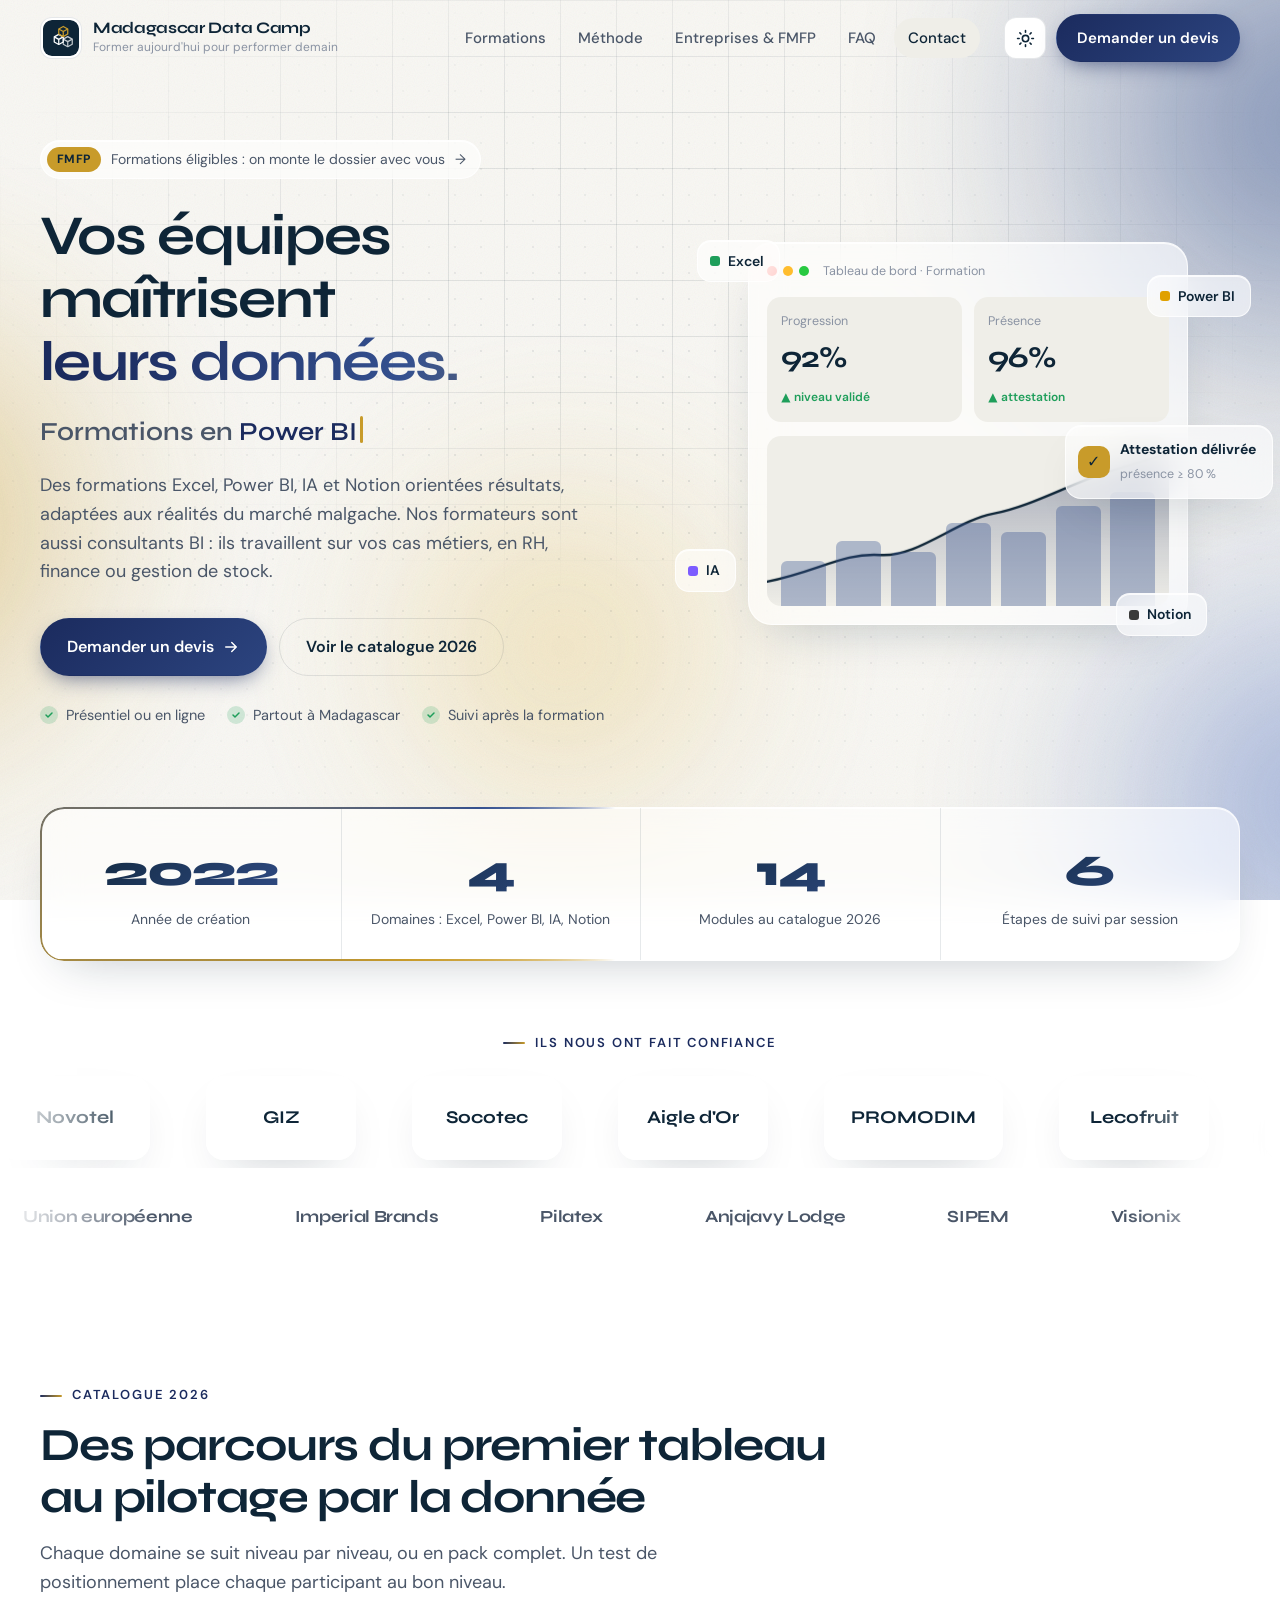
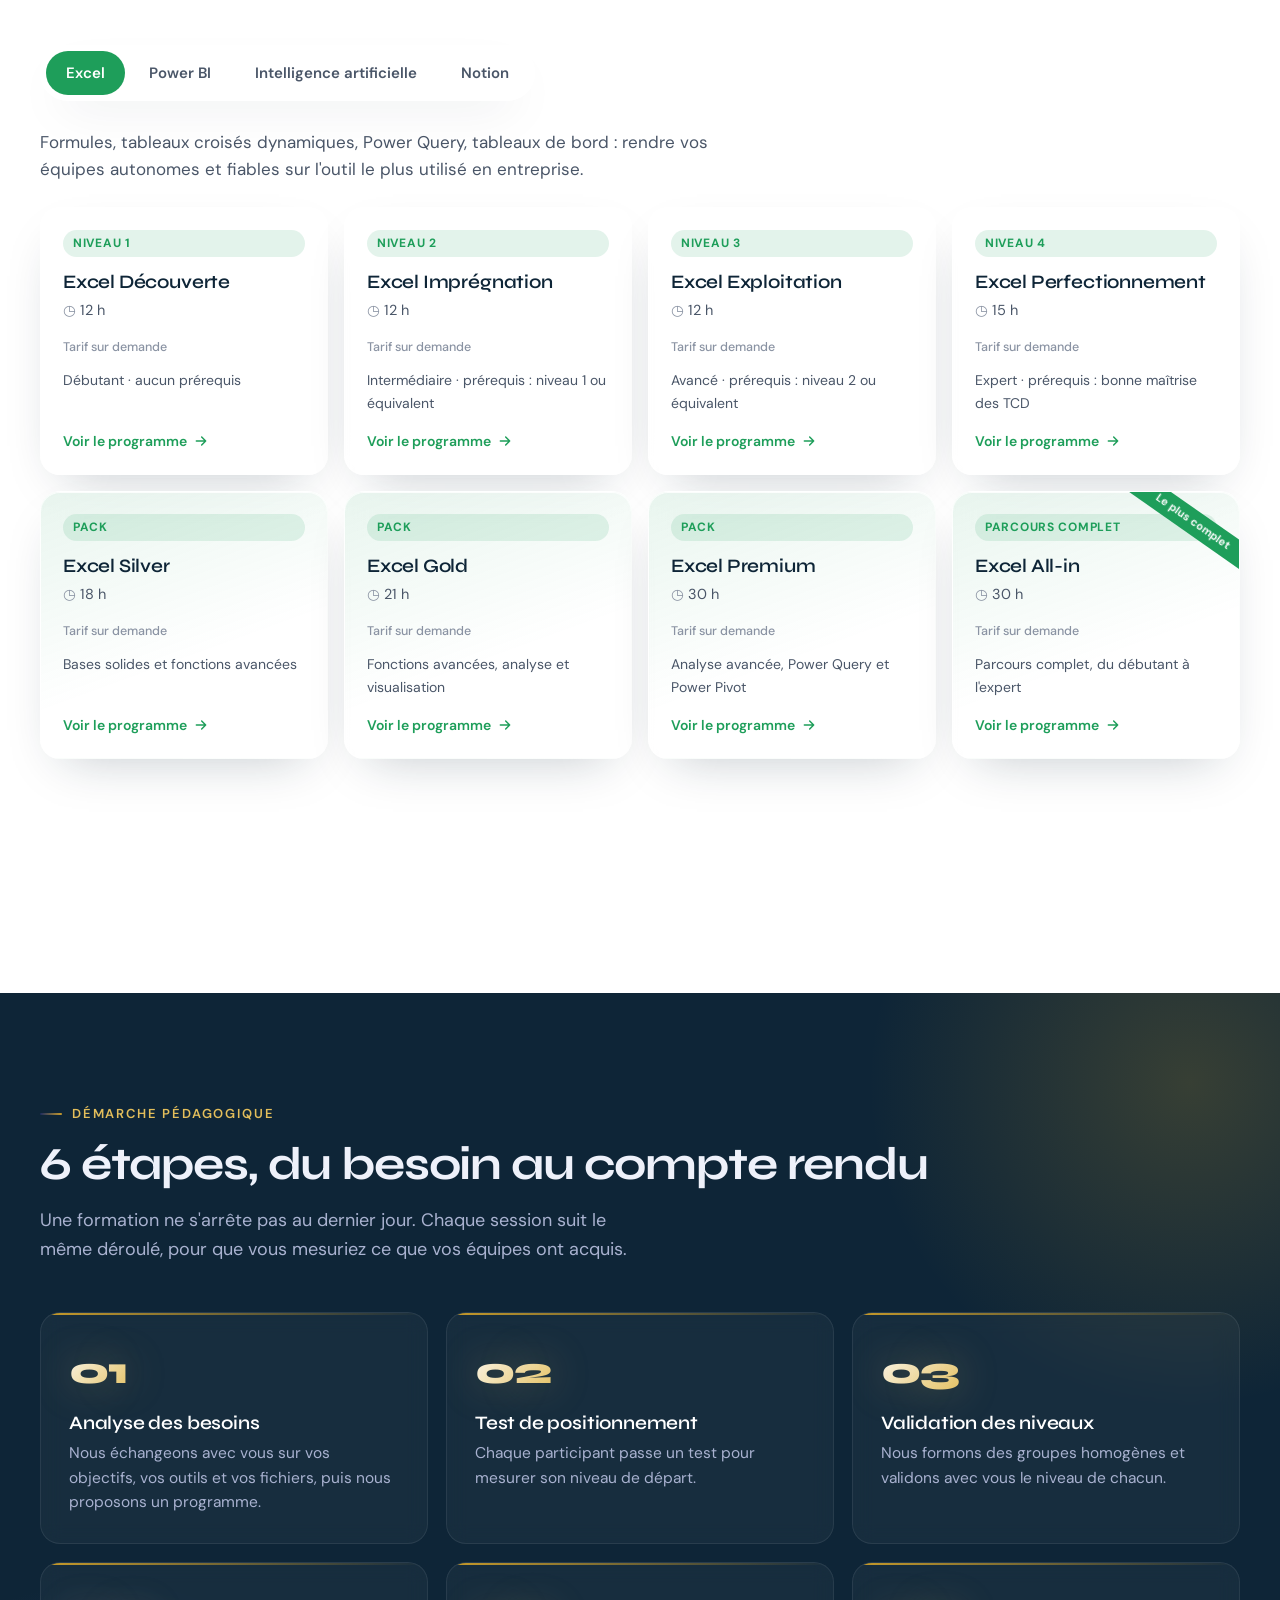
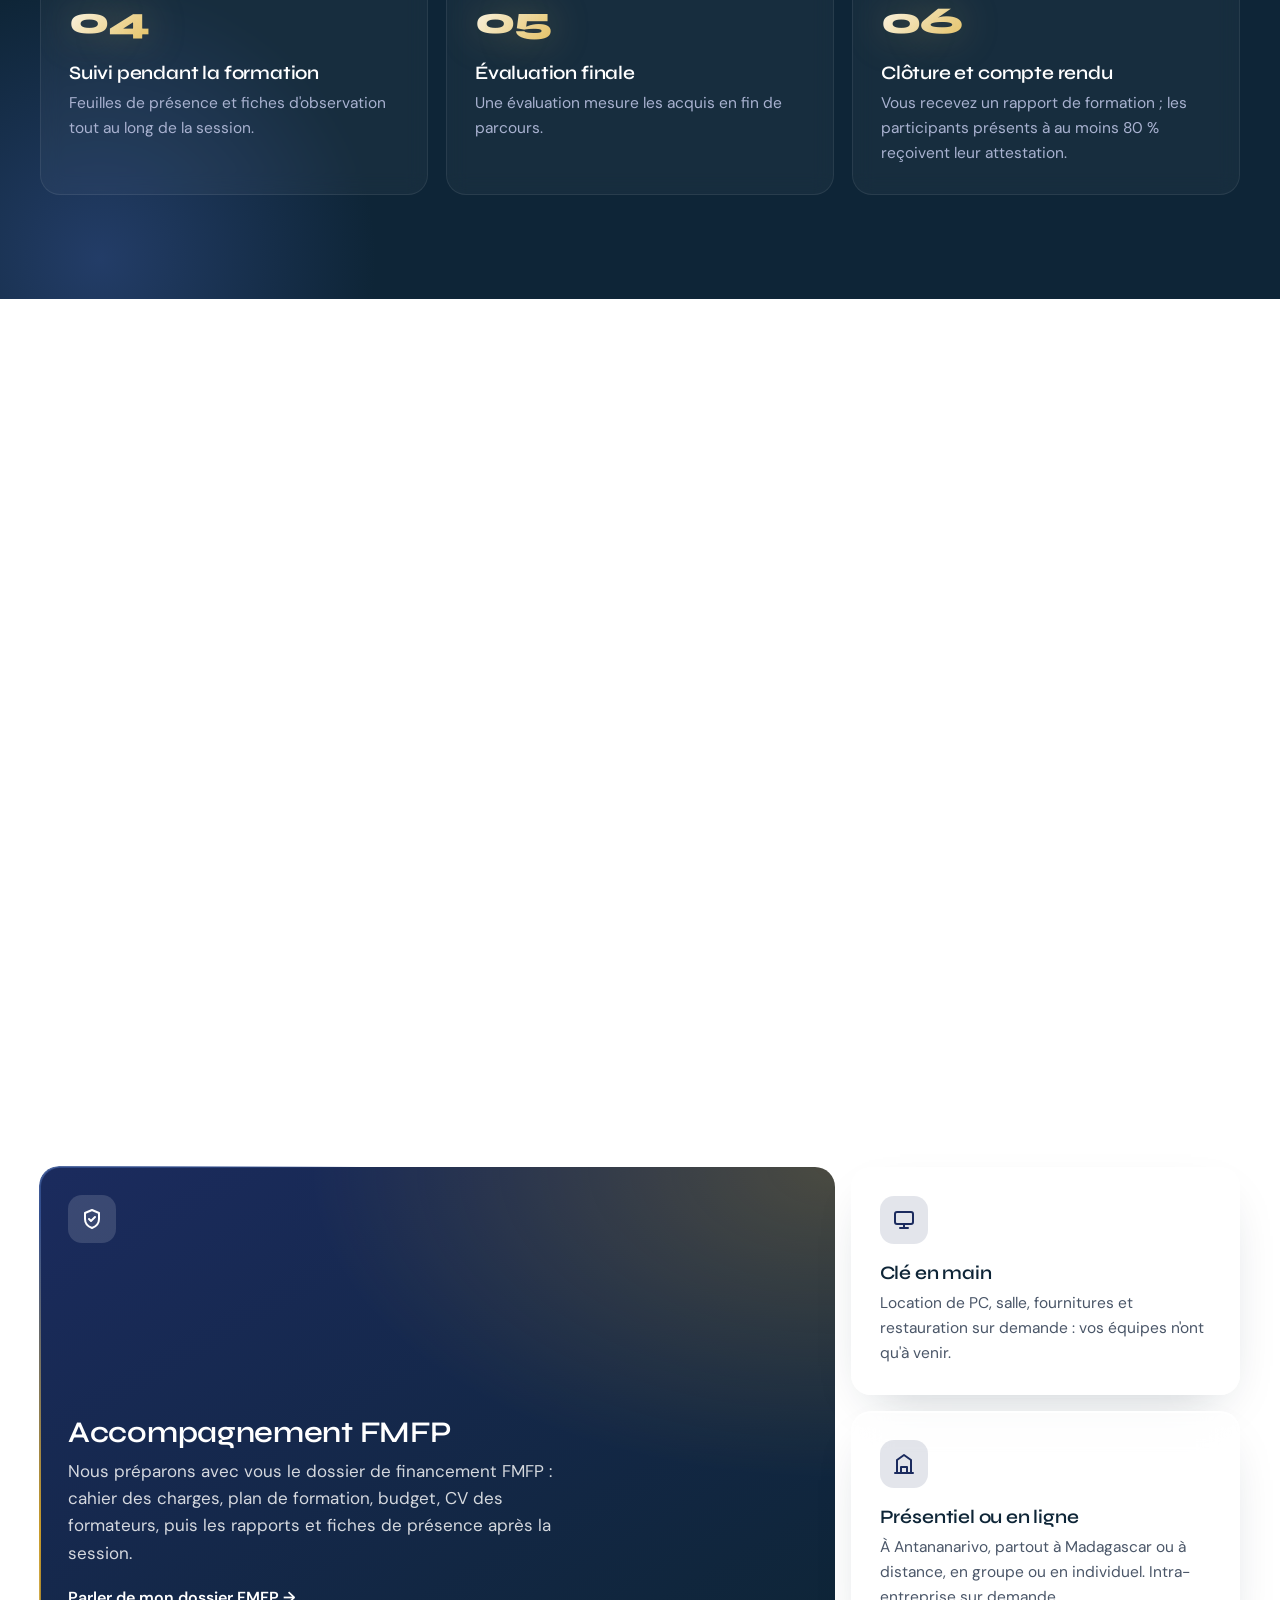
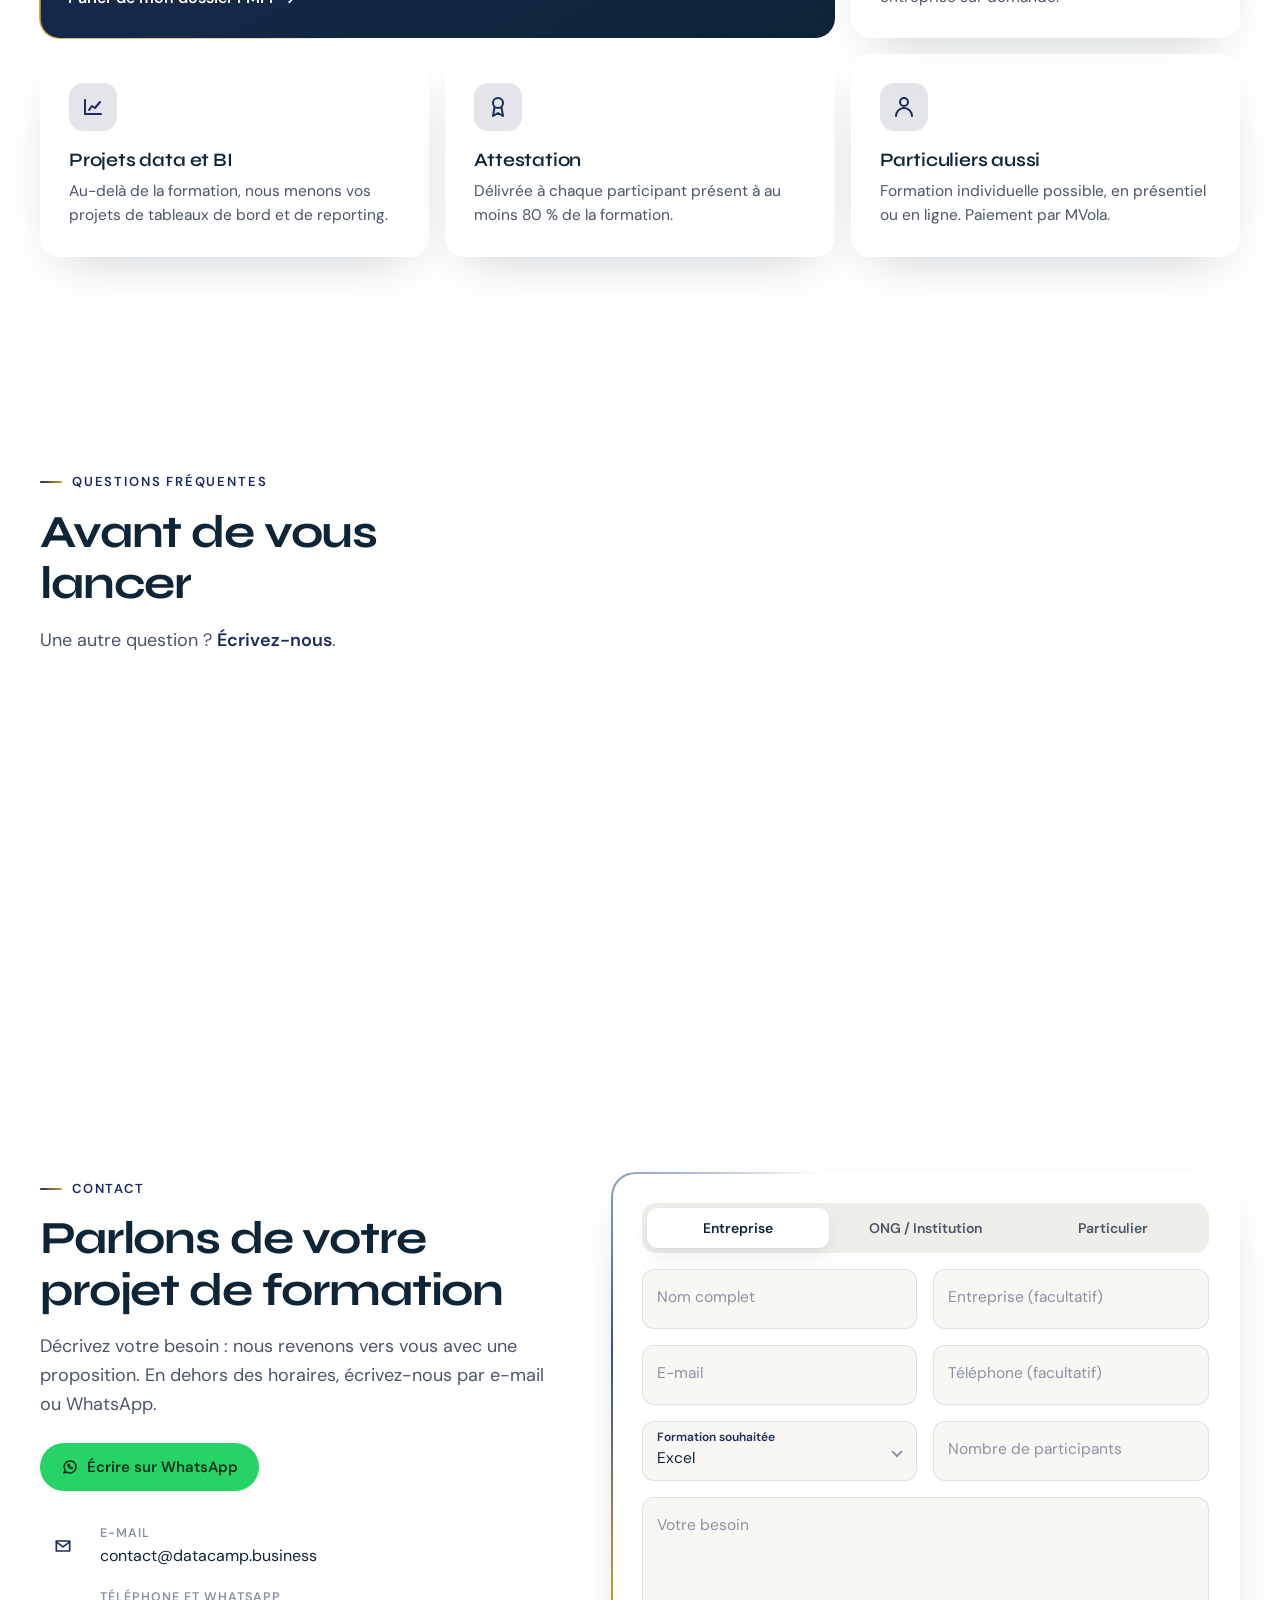
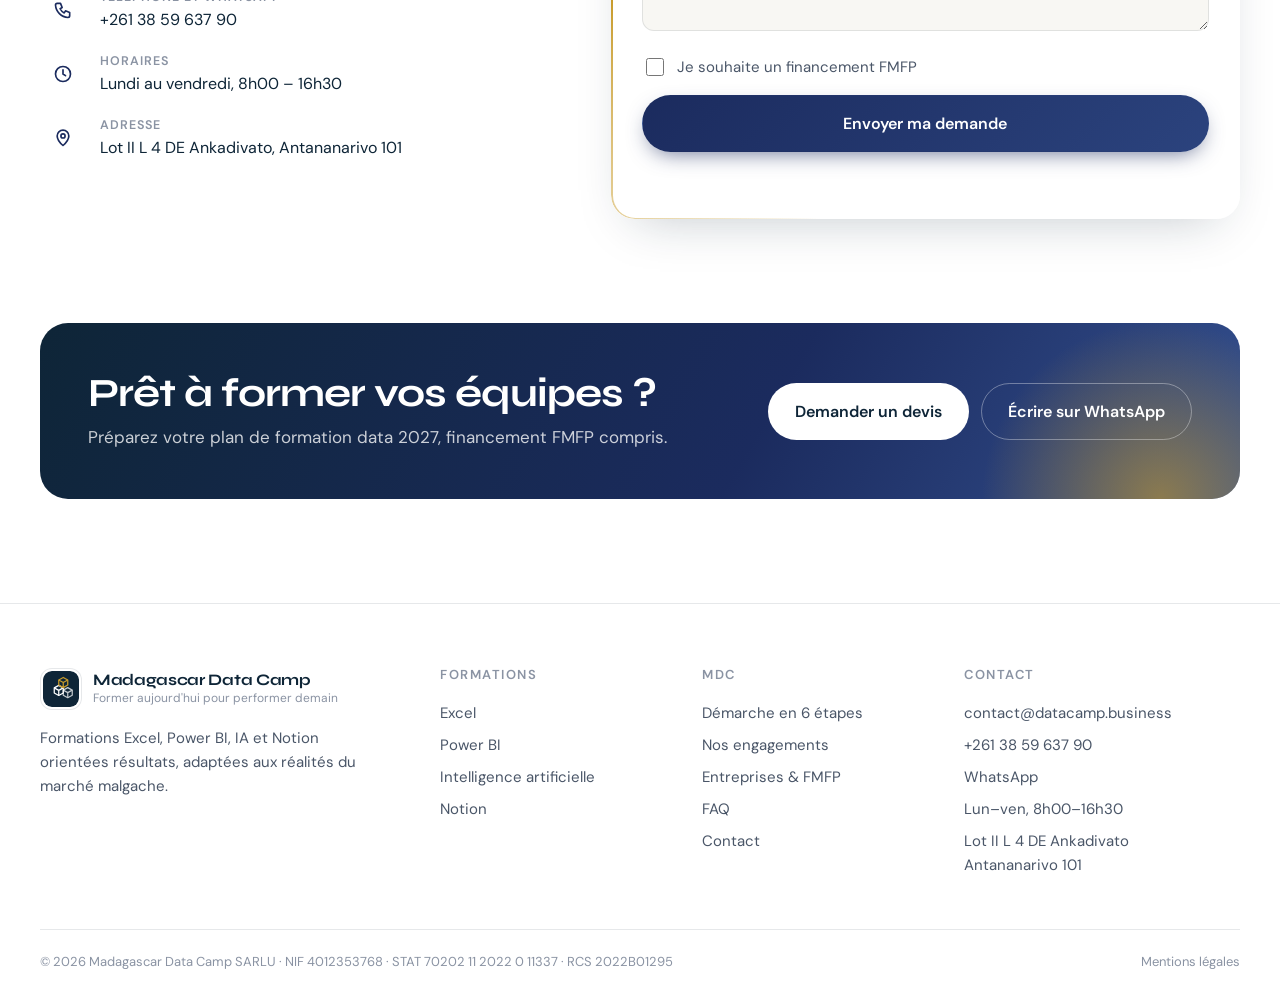
==== commit 0576e8af: "Design premium (fond animé flou, verre, lumières, titres animés), fiches détaillées du catalogue 202" ====
--- a/site/index.html
+++ b/site/index.html
@@ -42,6 +42,8 @@
   </script>
 </head>
 <body>
+  <div class="ambient" aria-hidden="true"><div class="ambient__orbs"><span class="orb o1"></span><span class="orb o2"></span><span class="orb o3"></span><span class="orb o4"></span></div><div class="grain"></div></div>
+  <div class="cursor-glow" aria-hidden="true"></div>
   <a class="skip" href="#main">Aller au contenu</a>
   <div class="progress" aria-hidden="true"><span></span></div>
 
@@ -49,7 +51,7 @@
   <header class="header" id="top">
     <div class="container header__in">
       <a href="#top" class="brand" aria-label="Madagascar Data Camp, accueil">
-        <img src="assets/img/logo.svg" alt="" width="38" height="38">
+        <span class="brand__logo"><img src="assets/img/logo-mdc.png" alt="" width="38" height="38" onerror="this.onerror=null;this.src='assets/img/logo.svg'"></span>
         <span class="brand__txt"><b>Madagascar Data Camp</b><small>Former aujourd'hui pour performer demain</small></span>
       </a>
       <nav class="nav" id="nav" aria-label="Navigation principale">
@@ -76,7 +78,7 @@
   <main id="main">
     <!-- ============ HERO ============ -->
     <section class="hero">
-      <div class="hero__bg" aria-hidden="true"><span class="blob b1"></span><span class="blob b2"></span><span class="grid-bg"></span></div>
+      <div class="hero__bg" aria-hidden="true"><span class="grid-bg"></span></div>
       <div class="container hero__in">
         <div class="hero__copy">
           <a href="#entreprises" class="pill reveal"><span class="pill__tag">FMFP</span> Formations éligibles : on monte le dossier avec vous <span aria-hidden="true">→</span></a>
@@ -121,7 +123,7 @@
 
     <!-- ============ CHIFFRES ============ -->
     <section class="stats" aria-label="MDC en chiffres">
-      <div class="container stats__in">
+      <div class="container stats__in glow-border">
         <div class="stat reveal"><b><span class="count" data-to="2022" data-plain>2022</span></b><span>Année de création</span></div>
         <div class="stat reveal"><b><span class="count" data-to="4">4</span></b><span>Domaines : Excel, Power BI, IA, Notion</span></div>
         <div class="stat reveal"><b><span class="count" data-to="14">14</span></b><span>Modules au catalogue 2026</span></div>
@@ -133,12 +135,9 @@
     <!-- À VALIDER : références reprises du catalogue MDC 2026. Citer un client sur le site nécessite son accord : supprimez les noms non autorisés. -->
     <section class="clients" aria-label="Ils nous ont fait confiance">
       <p class="eyebrow center">Ils nous ont fait confiance</p>
-      <div class="marquee">
-        <div class="marquee__track">
-          <span>GIZ</span><span>Union européenne</span><span>Novotel</span><span>Imperial Brands</span><span>Aigle d'Or</span><span>Pilatex</span><span>Lecofruit</span><span>Anjajavy Lodge</span><span>SIPEM</span><span>Socotec</span><span>Visionix</span><span>ADES</span><span>Axelle</span><span>Habibo Group</span><span>Swiofish</span><span>BAT PRO</span><span>MECA.BE</span><span>NXT Accelerator</span><span>Arbiochem</span>
-          <span aria-hidden="true">GIZ</span><span aria-hidden="true">Union européenne</span><span aria-hidden="true">Novotel</span><span aria-hidden="true">Imperial Brands</span><span aria-hidden="true">Aigle d'Or</span><span aria-hidden="true">Pilatex</span><span aria-hidden="true">Lecofruit</span><span aria-hidden="true">Anjajavy Lodge</span><span aria-hidden="true">SIPEM</span><span aria-hidden="true">Socotec</span><span aria-hidden="true">Visionix</span><span aria-hidden="true">ADES</span><span aria-hidden="true">Axelle</span><span aria-hidden="true">Habibo Group</span><span aria-hidden="true">Swiofish</span><span aria-hidden="true">BAT PRO</span><span aria-hidden="true">MECA.BE</span><span aria-hidden="true">NXT Accelerator</span><span aria-hidden="true">Arbiochem</span>
-        </div>
-      </div>
+      <!-- À VALIDER : accord des clients pour être cités. Logos dans assets/img/clients/ -->
+      <div class="marquee"><div class="marquee__track"><div class="logo-card"><img src="assets/img/clients/novotel.png" alt="Novotel" loading="lazy" onerror="this.parentNode.classList.add('is-text');this.replaceWith(document.createTextNode(this.alt))"></div><div class="logo-card"><img src="assets/img/clients/giz.png" alt="GIZ" loading="lazy" onerror="this.parentNode.classList.add('is-text');this.replaceWith(document.createTextNode(this.alt))"></div><div class="logo-card"><img src="assets/img/clients/socotec.png" alt="Socotec" loading="lazy" onerror="this.parentNode.classList.add('is-text');this.replaceWith(document.createTextNode(this.alt))"></div><div class="logo-card"><img src="assets/img/clients/aigle-dor.png" alt="Aigle d'Or" loading="lazy" onerror="this.parentNode.classList.add('is-text');this.replaceWith(document.createTextNode(this.alt))"></div><div class="logo-card"><img src="assets/img/clients/promodim.png" alt="PROMODIM" loading="lazy" onerror="this.parentNode.classList.add('is-text');this.replaceWith(document.createTextNode(this.alt))"></div><div class="logo-card"><img src="assets/img/clients/lecofruit.png" alt="Lecofruit" loading="lazy" onerror="this.parentNode.classList.add('is-text');this.replaceWith(document.createTextNode(this.alt))"></div><div class="logo-card"><img src="assets/img/clients/habibo-group.jpeg" alt="Habibo Group" loading="lazy" onerror="this.parentNode.classList.add('is-text');this.replaceWith(document.createTextNode(this.alt))"></div><div class="logo-card"><img src="assets/img/clients/axelle.png" alt="Axelle" loading="lazy" onerror="this.parentNode.classList.add('is-text');this.replaceWith(document.createTextNode(this.alt))"></div><div class="logo-card"><img src="assets/img/clients/ades.webp" alt="ADES" loading="lazy" onerror="this.parentNode.classList.add('is-text');this.replaceWith(document.createTextNode(this.alt))"></div><div class="logo-card"><img src="assets/img/clients/nxt-accelerator.png" alt="NXT Accelerator" loading="lazy" onerror="this.parentNode.classList.add('is-text');this.replaceWith(document.createTextNode(this.alt))"></div><div class="logo-card" aria-hidden="true"><img src="assets/img/clients/novotel.png" alt="Novotel" loading="lazy" onerror="this.parentNode.classList.add('is-text');this.replaceWith(document.createTextNode(this.alt))"></div><div class="logo-card" aria-hidden="true"><img src="assets/img/clients/giz.png" alt="GIZ" loading="lazy" onerror="this.parentNode.classList.add('is-text');this.replaceWith(document.createTextNode(this.alt))"></div><div class="logo-card" aria-hidden="true"><img src="assets/img/clients/socotec.png" alt="Socotec" loading="lazy" onerror="this.parentNode.classList.add('is-text');this.replaceWith(document.createTextNode(this.alt))"></div><div class="logo-card" aria-hidden="true"><img src="assets/img/clients/aigle-dor.png" alt="Aigle d'Or" loading="lazy" onerror="this.parentNode.classList.add('is-text');this.replaceWith(document.createTextNode(this.alt))"></div><div class="logo-card" aria-hidden="true"><img src="assets/img/clients/promodim.png" alt="PROMODIM" loading="lazy" onerror="this.parentNode.classList.add('is-text');this.replaceWith(document.createTextNode(this.alt))"></div><div class="logo-card" aria-hidden="true"><img src="assets/img/clients/lecofruit.png" alt="Lecofruit" loading="lazy" onerror="this.parentNode.classList.add('is-text');this.replaceWith(document.createTextNode(this.alt))"></div><div class="logo-card" aria-hidden="true"><img src="assets/img/clients/habibo-group.jpeg" alt="Habibo Group" loading="lazy" onerror="this.parentNode.classList.add('is-text');this.replaceWith(document.createTextNode(this.alt))"></div><div class="logo-card" aria-hidden="true"><img src="assets/img/clients/axelle.png" alt="Axelle" loading="lazy" onerror="this.parentNode.classList.add('is-text');this.replaceWith(document.createTextNode(this.alt))"></div><div class="logo-card" aria-hidden="true"><img src="assets/img/clients/ades.webp" alt="ADES" loading="lazy" onerror="this.parentNode.classList.add('is-text');this.replaceWith(document.createTextNode(this.alt))"></div><div class="logo-card" aria-hidden="true"><img src="assets/img/clients/nxt-accelerator.png" alt="NXT Accelerator" loading="lazy" onerror="this.parentNode.classList.add('is-text');this.replaceWith(document.createTextNode(this.alt))"></div></div></div>
+      <div class="marquee marquee--rev"><div class="marquee__track"><span class="name-pill">Union européenne</span><span class="name-pill">Imperial Brands</span><span class="name-pill">Pilatex</span><span class="name-pill">Anjajavy Lodge</span><span class="name-pill">SIPEM</span><span class="name-pill">Visionix</span><span class="name-pill">Swiofish</span><span class="name-pill">BAT PRO</span><span class="name-pill">MECA.BE</span><span class="name-pill">Arbiochem</span><span class="name-pill" aria-hidden="true">Union européenne</span><span class="name-pill" aria-hidden="true">Imperial Brands</span><span class="name-pill" aria-hidden="true">Pilatex</span><span class="name-pill" aria-hidden="true">Anjajavy Lodge</span><span class="name-pill" aria-hidden="true">SIPEM</span><span class="name-pill" aria-hidden="true">Visionix</span><span class="name-pill" aria-hidden="true">Swiofish</span><span class="name-pill" aria-hidden="true">BAT PRO</span><span class="name-pill" aria-hidden="true">MECA.BE</span><span class="name-pill" aria-hidden="true">Arbiochem</span></div></div>
     </section>
 
     <!-- ============ FORMATIONS ============ -->
@@ -162,48 +161,48 @@
         <div class="panel is-active" role="tabpanel" data-panel="excel" style="--c:var(--excel)">
           <p class="panel__intro">Formules, tableaux croisés dynamiques, Power Query, tableaux de bord : rendre vos équipes autonomes et fiables sur l'outil le plus utilisé en entreprise.</p>
           <div class="cards">
-            <article class="course"><span class="course__lvl">Niveau 1</span><h3>Excel Découverte</h3><p class="course__meta"><span>12 h</span></p><p class="price" data-price="300000"></p></article>
-            <article class="course"><span class="course__lvl">Niveau 2</span><h3>Excel Imprégnation</h3><p class="course__meta"><span>12 h</span></p><p class="price" data-price="300000"></p></article>
-            <article class="course"><span class="course__lvl">Niveau 3</span><h3>Excel Exploitation</h3><p class="course__meta"><span>12 h</span></p><p class="price" data-price="350000"></p></article>
-            <article class="course"><span class="course__lvl">Niveau 4</span><h3>Excel Perfectionnement</h3><p class="course__meta"><span>15 h</span></p><p class="price" data-price="450000"></p></article>
-            <article class="course course--pack"><span class="course__lvl">Pack</span><h3>Excel Silver</h3><p class="course__meta"><span>18 h</span></p><p class="price" data-price="500000"></p></article>
-            <article class="course course--pack"><span class="course__lvl">Pack</span><h3>Excel Gold</h3><p class="course__meta"><span>21 h</span></p><p class="price" data-price="650000"></p></article>
-            <article class="course course--pack"><span class="course__lvl">Pack</span><h3>Excel Premium</h3><p class="course__meta"><span>30 h</span></p><p class="price" data-price="900000"></p></article>
-            <article class="course course--pack course--top"><span class="course__lvl">Parcours complet</span><h3>Excel All-in</h3><p class="course__meta"><span>30 h</span></p><p class="price" data-price="1150000"></p></article>
+            <article class="course" data-id="excel-1" role="button" tabindex="0" aria-haspopup="dialog"><span class="course__lvl">Niveau 1</span><h3>Excel Découverte</h3><p class="course__meta"><span>12 h</span></p><p class="price" data-price="300000"></p><p class="course__desc" data-desc></p><span class="course__more">Voir le programme <svg viewBox="0 0 24 24" aria-hidden="true"><path d="M5 12h14M13 6l6 6-6 6"/></svg></span></article>
+            <article class="course" data-id="excel-2" role="button" tabindex="0" aria-haspopup="dialog"><span class="course__lvl">Niveau 2</span><h3>Excel Imprégnation</h3><p class="course__meta"><span>12 h</span></p><p class="price" data-price="300000"></p><p class="course__desc" data-desc></p><span class="course__more">Voir le programme <svg viewBox="0 0 24 24" aria-hidden="true"><path d="M5 12h14M13 6l6 6-6 6"/></svg></span></article>
+            <article class="course" data-id="excel-3" role="button" tabindex="0" aria-haspopup="dialog"><span class="course__lvl">Niveau 3</span><h3>Excel Exploitation</h3><p class="course__meta"><span>12 h</span></p><p class="price" data-price="350000"></p><p class="course__desc" data-desc></p><span class="course__more">Voir le programme <svg viewBox="0 0 24 24" aria-hidden="true"><path d="M5 12h14M13 6l6 6-6 6"/></svg></span></article>
+            <article class="course" data-id="excel-4" role="button" tabindex="0" aria-haspopup="dialog"><span class="course__lvl">Niveau 4</span><h3>Excel Perfectionnement</h3><p class="course__meta"><span>15 h</span></p><p class="price" data-price="450000"></p><p class="course__desc" data-desc></p><span class="course__more">Voir le programme <svg viewBox="0 0 24 24" aria-hidden="true"><path d="M5 12h14M13 6l6 6-6 6"/></svg></span></article>
+            <article class="course course--pack" data-id="excel-silver" role="button" tabindex="0" aria-haspopup="dialog"><span class="course__lvl">Pack</span><h3>Excel Silver</h3><p class="course__meta"><span>18 h</span></p><p class="price" data-price="500000"></p><p class="course__desc" data-desc></p><span class="course__more">Voir le programme <svg viewBox="0 0 24 24" aria-hidden="true"><path d="M5 12h14M13 6l6 6-6 6"/></svg></span></article>
+            <article class="course course--pack" data-id="excel-gold" role="button" tabindex="0" aria-haspopup="dialog"><span class="course__lvl">Pack</span><h3>Excel Gold</h3><p class="course__meta"><span>21 h</span></p><p class="price" data-price="650000"></p><p class="course__desc" data-desc></p><span class="course__more">Voir le programme <svg viewBox="0 0 24 24" aria-hidden="true"><path d="M5 12h14M13 6l6 6-6 6"/></svg></span></article>
+            <article class="course course--pack" data-id="excel-premium" role="button" tabindex="0" aria-haspopup="dialog"><span class="course__lvl">Pack</span><h3>Excel Premium</h3><p class="course__meta"><span>30 h</span></p><p class="price" data-price="900000"></p><p class="course__desc" data-desc></p><span class="course__more">Voir le programme <svg viewBox="0 0 24 24" aria-hidden="true"><path d="M5 12h14M13 6l6 6-6 6"/></svg></span></article>
+            <article class="course course--pack course--top" data-id="excel-all-in" role="button" tabindex="0" aria-haspopup="dialog"><span class="course__lvl">Parcours complet</span><h3>Excel All-in</h3><p class="course__meta"><span>30 h</span></p><p class="price" data-price="1150000"></p><p class="course__desc" data-desc></p><span class="course__more">Voir le programme <svg viewBox="0 0 24 24" aria-hidden="true"><path d="M5 12h14M13 6l6 6-6 6"/></svg></span></article>
           </div>
         </div>
 
         <div class="panel" role="tabpanel" data-panel="pbi" style="--c:var(--pbi)" hidden>
           <p class="panel__intro">Connecter ses sources, modéliser, écrire ses mesures DAX et publier des rapports que la direction consulte vraiment.</p>
           <div class="cards">
-            <article class="course"><span class="course__lvl">Niveau 1</span><h3>Power BI Niveau 1</h3><p class="course__meta"><span>15 h</span></p><p class="price" data-price="500000"></p></article>
-            <article class="course"><span class="course__lvl">Niveau 2</span><h3>Power BI Niveau 2</h3><p class="course__meta"><span>15 h</span></p><p class="price" data-price="500000"></p></article>
-            <article class="course"><span class="course__lvl">Niveau 3</span><h3>Power BI Niveau 3</h3><p class="course__meta"><span>15 h</span></p><p class="price" data-price="500000"></p></article>
-            <article class="course"><span class="course__lvl">Niveau 4</span><h3>Power BI Niveau 4</h3><p class="course__meta"><span>12 h</span></p><p class="price" data-price="400000"></p></article>
-            <article class="course course--pack"><span class="course__lvl">Pack</span><h3>Power BI Silver</h3><p class="course__meta"><span>24 h</span></p><p class="price" data-price="900000"></p></article>
-            <article class="course course--pack"><span class="course__lvl">Pack</span><h3>Power BI Gold</h3><p class="course__meta"><span>27 h</span></p><p class="price" data-price="1350000"></p></article>
-            <article class="course course--pack"><span class="course__lvl">Pack</span><h3>Power BI Premium</h3><p class="course__meta"><span>30 h</span></p><p class="price" data-price="1650000"></p></article>
-            <article class="course course--pack course--top"><span class="course__lvl">Parcours complet</span><h3>Power BI All-in</h3><p class="course__meta"><span>36 h</span></p><p class="price" data-price="1800000"></p></article>
+            <article class="course" data-id="pbi-1" role="button" tabindex="0" aria-haspopup="dialog"><span class="course__lvl">Niveau 1</span><h3>Power BI Découverte</h3><p class="course__meta"><span>15 h</span></p><p class="price" data-price="500000"></p><p class="course__desc" data-desc></p><span class="course__more">Voir le programme <svg viewBox="0 0 24 24" aria-hidden="true"><path d="M5 12h14M13 6l6 6-6 6"/></svg></span></article>
+            <article class="course" data-id="pbi-2" role="button" tabindex="0" aria-haspopup="dialog"><span class="course__lvl">Niveau 2</span><h3>Power BI Imprégnation</h3><p class="course__meta"><span>15 h</span></p><p class="price" data-price="500000"></p><p class="course__desc" data-desc></p><span class="course__more">Voir le programme <svg viewBox="0 0 24 24" aria-hidden="true"><path d="M5 12h14M13 6l6 6-6 6"/></svg></span></article>
+            <article class="course" data-id="pbi-3" role="button" tabindex="0" aria-haspopup="dialog"><span class="course__lvl">Niveau 3</span><h3>Power BI Exploitation</h3><p class="course__meta"><span>15 h</span></p><p class="price" data-price="500000"></p><p class="course__desc" data-desc></p><span class="course__more">Voir le programme <svg viewBox="0 0 24 24" aria-hidden="true"><path d="M5 12h14M13 6l6 6-6 6"/></svg></span></article>
+            <article class="course" data-id="pbi-4" role="button" tabindex="0" aria-haspopup="dialog"><span class="course__lvl">Niveau 4</span><h3>Power BI Perfectionnement</h3><p class="course__meta"><span>12 h</span></p><p class="price" data-price="400000"></p><p class="course__desc" data-desc></p><span class="course__more">Voir le programme <svg viewBox="0 0 24 24" aria-hidden="true"><path d="M5 12h14M13 6l6 6-6 6"/></svg></span></article>
+            <article class="course course--pack" data-id="pbi-silver" role="button" tabindex="0" aria-haspopup="dialog"><span class="course__lvl">Pack</span><h3>Power BI Silver</h3><p class="course__meta"><span>24 h</span></p><p class="price" data-price="900000"></p><p class="course__desc" data-desc></p><span class="course__more">Voir le programme <svg viewBox="0 0 24 24" aria-hidden="true"><path d="M5 12h14M13 6l6 6-6 6"/></svg></span></article>
+            <article class="course course--pack" data-id="pbi-gold" role="button" tabindex="0" aria-haspopup="dialog"><span class="course__lvl">Pack</span><h3>Power BI Gold</h3><p class="course__meta"><span>27 h</span></p><p class="price" data-price="1350000"></p><p class="course__desc" data-desc></p><span class="course__more">Voir le programme <svg viewBox="0 0 24 24" aria-hidden="true"><path d="M5 12h14M13 6l6 6-6 6"/></svg></span></article>
+            <article class="course course--pack" data-id="pbi-premium" role="button" tabindex="0" aria-haspopup="dialog"><span class="course__lvl">Pack</span><h3>Power BI Premium</h3><p class="course__meta"><span>30 h</span></p><p class="price" data-price="1650000"></p><p class="course__desc" data-desc></p><span class="course__more">Voir le programme <svg viewBox="0 0 24 24" aria-hidden="true"><path d="M5 12h14M13 6l6 6-6 6"/></svg></span></article>
+            <article class="course course--pack course--top" data-id="pbi-all-in" role="button" tabindex="0" aria-haspopup="dialog"><span class="course__lvl">Parcours complet</span><h3>Power BI All-in</h3><p class="course__meta"><span>36 h</span></p><p class="price" data-price="1800000"></p><p class="course__desc" data-desc></p><span class="course__more">Voir le programme <svg viewBox="0 0 24 24" aria-hidden="true"><path d="M5 12h14M13 6l6 6-6 6"/></svg></span></article>
           </div>
         </div>
 
         <div class="panel" role="tabpanel" data-panel="ia" style="--c:var(--ia)" hidden>
           <p class="panel__intro">Utiliser les assistants d'IA au quotidien : rédiger, analyser, automatiser, en gardant la maîtrise de la qualité et de la confidentialité.</p>
           <div class="cards">
-            <article class="course"><span class="course__lvl">Niveau 1</span><h3>IA Niveau 1</h3><p class="course__meta"><span>12 h</span></p><p class="price" data-price="400000"></p></article>
-            <article class="course"><span class="course__lvl">Niveau 2</span><h3>IA Niveau 2</h3><p class="course__meta"><span>12 h</span></p><p class="price" data-price="500000"></p></article>
-            <article class="course"><span class="course__lvl">Niveau 3</span><h3>IA Niveau 3</h3><p class="course__meta"><span>15 h</span></p><p class="price" data-price="700000"></p></article>
-            <article class="course course--pack course--top"><span class="course__lvl">Parcours complet</span><h3>Pack IA</h3><p class="course__meta"><span>39 h</span></p><p class="price" data-price="1600000"></p></article>
+            <article class="course" data-id="ia-1" role="button" tabindex="0" aria-haspopup="dialog"><span class="course__lvl">Niveau 1</span><h3>IA Découverte</h3><p class="course__meta"><span>12 h</span></p><p class="price" data-price="400000"></p><p class="course__desc" data-desc></p><span class="course__more">Voir le programme <svg viewBox="0 0 24 24" aria-hidden="true"><path d="M5 12h14M13 6l6 6-6 6"/></svg></span></article>
+            <article class="course" data-id="ia-2" role="button" tabindex="0" aria-haspopup="dialog"><span class="course__lvl">Niveau 2</span><h3>IA Imprégnation</h3><p class="course__meta"><span>12 h</span></p><p class="price" data-price="500000"></p><p class="course__desc" data-desc></p><span class="course__more">Voir le programme <svg viewBox="0 0 24 24" aria-hidden="true"><path d="M5 12h14M13 6l6 6-6 6"/></svg></span></article>
+            <article class="course" data-id="ia-3" role="button" tabindex="0" aria-haspopup="dialog"><span class="course__lvl">Niveau 3</span><h3>IA Exploitation</h3><p class="course__meta"><span>15 h</span></p><p class="price" data-price="700000"></p><p class="course__desc" data-desc></p><span class="course__more">Voir le programme <svg viewBox="0 0 24 24" aria-hidden="true"><path d="M5 12h14M13 6l6 6-6 6"/></svg></span></article>
+            <article class="course course--pack course--top" data-id="ia-pack" role="button" tabindex="0" aria-haspopup="dialog"><span class="course__lvl">Parcours complet</span><h3>Pack IA</h3><p class="course__meta"><span>39 h</span></p><p class="price" data-price="1600000"></p><p class="course__desc" data-desc></p><span class="course__more">Voir le programme <svg viewBox="0 0 24 24" aria-hidden="true"><path d="M5 12h14M13 6l6 6-6 6"/></svg></span></article>
           </div>
         </div>
 
         <div class="panel" role="tabpanel" data-panel="notion" style="--c:var(--notion)" hidden>
           <p class="panel__intro">Organiser l'information, les projets et la documentation de l'équipe dans un espace de travail partagé.</p>
           <div class="cards">
-            <article class="course"><span class="course__lvl">Niveau 1</span><h3>Notion Niveau 1</h3><p class="course__meta"><span>12 h</span></p><p class="price" data-price="400000"></p></article>
-            <article class="course"><span class="course__lvl">Niveau 2</span><h3>Notion Niveau 2</h3><p class="course__meta"><span>12 h</span></p><p class="price" data-price="400000"></p></article>
-            <article class="course"><span class="course__lvl">Niveau 3</span><h3>Notion Niveau 3</h3><p class="course__meta"><span>12 h</span></p><p class="price" data-price="500000"></p></article>
-            <article class="course course--pack course--top"><span class="course__lvl">Parcours complet</span><h3>Pack Notion</h3><p class="course__meta"><span>36 h</span></p><p class="price" data-price="1300000"></p></article>
+            <article class="course" data-id="notion-1" role="button" tabindex="0" aria-haspopup="dialog"><span class="course__lvl">Niveau 1</span><h3>Notion Découverte</h3><p class="course__meta"><span>12 h</span></p><p class="price" data-price="400000"></p><p class="course__desc" data-desc></p><span class="course__more">Voir le programme <svg viewBox="0 0 24 24" aria-hidden="true"><path d="M5 12h14M13 6l6 6-6 6"/></svg></span></article>
+            <article class="course" data-id="notion-2" role="button" tabindex="0" aria-haspopup="dialog"><span class="course__lvl">Niveau 2</span><h3>Notion Imprégnation</h3><p class="course__meta"><span>12 h</span></p><p class="price" data-price="400000"></p><p class="course__desc" data-desc></p><span class="course__more">Voir le programme <svg viewBox="0 0 24 24" aria-hidden="true"><path d="M5 12h14M13 6l6 6-6 6"/></svg></span></article>
+            <article class="course" data-id="notion-3" role="button" tabindex="0" aria-haspopup="dialog"><span class="course__lvl">Niveau 3</span><h3>Notion Exploitation</h3><p class="course__meta"><span>12 h</span></p><p class="price" data-price="500000"></p><p class="course__desc" data-desc></p><span class="course__more">Voir le programme <svg viewBox="0 0 24 24" aria-hidden="true"><path d="M5 12h14M13 6l6 6-6 6"/></svg></span></article>
+            <article class="course course--pack course--top" data-id="notion-pack" role="button" tabindex="0" aria-haspopup="dialog"><span class="course__lvl">Parcours complet</span><h3>Pack Notion</h3><p class="course__meta"><span>36 h</span></p><p class="price" data-price="1300000"></p><p class="course__desc" data-desc></p><span class="course__more">Voir le programme <svg viewBox="0 0 24 24" aria-hidden="true"><path d="M5 12h14M13 6l6 6-6 6"/></svg></span></article>
           </div>
         </div>
 
@@ -256,7 +255,7 @@
           <h2>Vous choisissez la formation.<br>On s'occupe du reste.</h2>
         </div>
         <div class="bento">
-          <article class="tile tile--wide tile--accent reveal">
+          <article class="tile tile--wide tile--accent reveal glow-border">
             <div class="tile__ic" aria-hidden="true"><svg viewBox="0 0 24 24"><path d="M9 12l2 2 4-4"/><path d="M12 3l7 3v6c0 4.5-3 7.5-7 9-4-1.5-7-4.5-7-9V6z"/></svg></div>
             <h3>Accompagnement FMFP</h3>
             <p>Nous préparons avec vous le dossier de financement FMFP : cahier des charges, plan de formation, budget, CV des formateurs, puis les rapports et fiches de présence après la session.</p>
@@ -344,7 +343,7 @@
           </ul>
         </div>
 
-        <form class="form reveal" id="contactForm" novalidate>
+        <form class="form reveal glow-border" id="contactForm" novalidate>
           <div class="seg" role="radiogroup" aria-label="Vous êtes">
             <label><input type="radio" name="type" value="Entreprise" checked><span>Entreprise</span></label>
             <label><input type="radio" name="type" value="ONG / Institution"><span>ONG / Institution</span></label>
@@ -401,7 +400,7 @@
   <footer class="footer">
     <div class="container footer__in">
       <div class="footer__brand">
-        <a href="#top" class="brand"><img src="assets/img/logo.svg" alt="" width="38" height="38"><span class="brand__txt"><b>Madagascar Data Camp</b><small>Former aujourd'hui pour performer demain</small></span></a>
+        <a href="#top" class="brand"><span class="brand__logo"><img src="assets/img/logo-mdc.png" alt="" width="38" height="38" onerror="this.onerror=null;this.src='assets/img/logo.svg'"></span><span class="brand__txt"><b>Madagascar Data Camp</b><small>Former aujourd'hui pour performer demain</small></span></a>
         <p>Formations Excel, Power BI, IA et Notion orientées résultats, adaptées aux réalités du marché malgache.</p>
       </div>
       <div>
@@ -423,7 +422,26 @@
     </div>
   </footer>
 
+
+  <!-- ============ FICHE FORMATION (fenêtre) ============ -->
+  <dialog class="modal" id="courseModal" aria-labelledby="mTitle">
+    <div class="modal__box">
+      <button class="modal__close icon-btn" type="button" data-close aria-label="Fermer"><svg viewBox="0 0 24 24" aria-hidden="true"><path d="M6 6l12 12M18 6L6 18"/></svg></button>
+      <header class="modal__head">
+        <span class="course__lvl" id="mLvl"></span>
+        <h3 id="mTitle"></h3>
+        <div class="modal__facts" id="mFacts"></div>
+      </header>
+      <div class="modal__body" id="mBody"></div>
+      <footer class="modal__foot">
+        <button class="btn btn--primary btn--lg" type="button" id="mQuote">Demander un devis pour cette formation</button>
+        <button class="btn btn--ghost btn--lg" type="button" data-close>Fermer</button>
+      </footer>
+    </div>
+  </dialog>
+
   <a href="#top" class="totop" aria-label="Revenir en haut"><svg viewBox="0 0 24 24" aria-hidden="true"><path d="M12 19V5M6 11l6-6 6 6"/></svg></a>
+  <script src="assets/js/catalogue.js" defer></script>
   <script src="assets/js/main.js" defer></script>
 </body>
 </html>
--- a/site/assets/css/style.css
+++ b/site/assets/css/style.css
@@ -22,14 +22,6 @@
   --ease: cubic-bezier(.22, 1, .36, 1);
   --header-h: 76px;
   color-scheme: light;
-}
-@media (prefers-color-scheme: dark) {
-  :root:not([data-theme="light"]) {
-    --bg: #07141F; --surface: #0E2234; --surface-2: #142C42;
-    --text: #F1EFE8; --text-2: #AEB8C6; --text-3: #6F7D90;
-    --line: rgba(255,255,255,.09); --primary: #E3BE5B; --primary-2: #F0D488; --on-primary: #0E2537; --notion: #D6D6D6;
-    --shadow: 0 1px 2px rgba(0,0,0,.3), 0 8px 24px rgba(0,0,0,.3); color-scheme: dark;
-  }
 }
 :root[data-theme="dark"] {
   --bg: #07141F; --surface: #0E2234; --surface-2: #142C42;
@@ -83,7 +75,6 @@
 .icon-btn svg { width: 19px; height: 19px; }
 .i-moon { display: none; }
 :root[data-theme="dark"] .i-sun { display: none; } :root[data-theme="dark"] .i-moon { display: block; }
-@media (prefers-color-scheme: dark) { :root:not([data-theme="light"]) .i-sun { display: none; } :root:not([data-theme="light"]) .i-moon { display: block; } }
 
 /* ---------- Barre de progression ---------- */
 .progress { position: fixed; inset: 0 0 auto; height: 3px; z-index: 60; pointer-events: none; }
@@ -177,7 +168,6 @@
 .stat + .stat { border-left: 1px solid var(--line); }
 .stat b { display: block; font-family: var(--font-title); font-size: clamp(32px, 4vw, 44px); font-weight: 800; letter-spacing: -.03em; background: linear-gradient(135deg, var(--navy), var(--primary-2)); -webkit-background-clip: text; background-clip: text; color: transparent; }
 :root[data-theme="dark"] .stat b { background: linear-gradient(135deg, #fff, var(--accent-2)); -webkit-background-clip: text; background-clip: text; }
-@media (prefers-color-scheme: dark) { :root:not([data-theme="light"]) .stat b { background: linear-gradient(135deg, #fff, var(--accent-2)); -webkit-background-clip: text; background-clip: text; } }
 .stat > span { font-size: 14px; color: var(--text-2); }
 
 /* ---------- Clients ---------- */
@@ -389,3 +379,167 @@
   .js .reveal { opacity: 1; transform: none; }
   .line { stroke-dashoffset: 0; } .area { opacity: 1; } .bars span { transform: none; }
 }
+
+/* =========================================================
+   COUCHE PREMIUM : fond animé, verre, lumières, mouvements
+   ========================================================= */
+@property --angle { syntax: '<angle>'; initial-value: 0deg; inherits: false; }
+:root { --glass: rgba(255,255,255,.62); --glass-line: rgba(255,255,255,.75); --glass-shadow: 0 1px 0 rgba(255,255,255,.8) inset, 0 20px 50px -24px rgba(14,37,55,.28); }
+:root[data-theme="dark"] { --glass: rgba(14,34,52,.55); --glass-line: rgba(255,255,255,.08); --glass-shadow: 0 1px 0 rgba(255,255,255,.06) inset, 0 20px 50px -24px rgba(0,0,0,.6); }
+
+/* Fond d'ambiance sur toute la page */
+.ambient { position: fixed; inset: 0; z-index: -2; overflow: hidden; pointer-events: none; background: var(--bg); }
+.ambient__orbs { position: absolute; inset: -15%; will-change: transform; transition: transform .6s ease-out; }
+.orb { position: absolute; border-radius: 50%; filter: blur(70px); opacity: .9; will-change: transform; }
+.o1 { width: 62vw; height: 62vw; top: -12%; right: -14%; background: radial-gradient(circle, rgba(52,80,143,.75), rgba(52,80,143,.25) 40%, transparent 68%); animation: orbA 26s ease-in-out infinite alternate; }
+.o2 { width: 52vw; height: 52vw; top: 28%; left: -16%; background: radial-gradient(circle, rgba(200,155,42,.65), rgba(200,155,42,.2) 40%, transparent 68%); animation: orbB 30s ease-in-out infinite alternate; }
+.o3 { width: 55vw; height: 55vw; top: 50%; right: -12%; background: radial-gradient(circle, rgba(70,105,190,.6), rgba(70,105,190,.18) 40%, transparent 68%); animation: orbA 34s ease-in-out infinite alternate-reverse; }
+.o4 { width: 40vw; height: 40vw; top: 45%; left: 30%; background: radial-gradient(circle, rgba(227,190,91,.45), transparent 66%); animation: orbB 24s ease-in-out infinite alternate-reverse; }
+:root[data-theme="dark"] .orb { opacity: .8; }
+.ambient::after { content: ""; position: absolute; inset: 0; background-image: radial-gradient(rgba(14,37,55,.10) 1px, transparent 1.2px); background-size: 26px 26px; mask-image: radial-gradient(ellipse 80% 70% at 50% 50%, #000, transparent 85%); -webkit-mask-image: radial-gradient(ellipse 80% 70% at 50% 50%, #000, transparent 85%); }
+:root[data-theme="dark"] .ambient::after { background-image: radial-gradient(rgba(255,255,255,.07) 1px, transparent 1.2px); }
+@keyframes orbA { 0% { transform: translate(0,0) scale(1); } 50% { transform: translate(-8vw, 6vh) scale(1.15); } 100% { transform: translate(4vw, 12vh) scale(.95); } }
+@keyframes orbB { 0% { transform: translate(0,0) scale(1); } 50% { transform: translate(10vw, -5vh) scale(1.1); } 100% { transform: translate(3vw, 8vh) scale(1.2); } }
+.grain { position: absolute; inset: 0; opacity: .07; mix-blend-mode: multiply; background-image: url("data:image/svg+xml,%3Csvg xmlns='http://www.w3.org/2000/svg' width='160' height='160'%3E%3Cfilter id='n'%3E%3CfeTurbulence type='fractalNoise' baseFrequency='.9' numOctaves='2' stitchTiles='stitch'/%3E%3C/filter%3E%3Crect width='100%25' height='100%25' filter='url(%23n)'/%3E%3C/svg%3E"); }
+:root[data-theme="dark"] .grain { mix-blend-mode: screen; opacity: .05; }
+body { background: transparent; }
+.hero { overflow: visible; }
+.hero__bg { overflow: hidden; }
+.section--soft { background: transparent; }
+.footer { background: var(--glass); backdrop-filter: blur(20px); -webkit-backdrop-filter: blur(20px); }
+
+/* Halo qui suit la souris */
+.cursor-glow { position: fixed; left: -260px; top: -260px; width: 520px; height: 520px; border-radius: 50%; pointer-events: none; z-index: -1; opacity: 0; transition: opacity .6s; background: radial-gradient(circle, rgba(200,155,42,.16), rgba(52,80,143,.08) 40%, transparent 68%); }
+.cursor-glow.on { opacity: 1; }
+
+/* Cartes en verre */
+.course, .tile:not(.tile--accent), .stats__in, .form, .value, .catalog-cta, .acc details, .coords__ic, .tabs, .pill, .dash, .chip, .toast {
+  background-color: var(--glass); border-color: var(--glass-line);
+  backdrop-filter: blur(18px) saturate(150%); -webkit-backdrop-filter: blur(18px) saturate(150%);
+  box-shadow: var(--glass-shadow);
+}
+.course--pack { background-image: linear-gradient(160deg, color-mix(in srgb, var(--c) 10%, transparent), transparent 60%); }
+.value { border-radius: var(--radius); padding: 30px !important; border: 1px solid var(--glass-line) !important; transition: transform .45s var(--ease), box-shadow .45s var(--ease); }
+.values { gap: 16px; border-top: 0; }
+.value:hover { transform: translateY(-6px); box-shadow: var(--shadow-lg); }
+.acc { display: grid; gap: 10px; }
+.acc details { border: 1px solid var(--glass-line); border-radius: 16px; padding: 0 20px; transition: box-shadow .3s, transform .3s var(--ease); }
+.acc details:hover { transform: translateX(4px); }
+.acc details[open] { box-shadow: var(--shadow-lg); }
+
+/* Lumière sous le curseur */
+.spot { position: relative; isolation: isolate; }
+.spot::before { content: ""; position: absolute; inset: 0; border-radius: inherit; z-index: -1; pointer-events: none; opacity: 0; transition: opacity .35s;
+  background: radial-gradient(420px circle at var(--mx, 50%) var(--my, 50%), color-mix(in srgb, var(--accent) 18%, transparent), transparent 45%); }
+.spot:hover::before { opacity: 1; }
+.course--top::before { z-index: 2; opacity: 1 !important; background: var(--c) !important; } /* ruban conservé */
+.step.spot::before { background: radial-gradient(380px circle at var(--mx, 50%) var(--my, 50%), rgba(227,190,91,.16), transparent 45%); }
+
+/* Bordure lumineuse animée */
+.glow-border { position: relative; }
+.glow-border::after { content: ""; position: absolute; inset: -1px; border-radius: inherit; padding: 1.5px; pointer-events: none;
+  background: conic-gradient(from var(--angle), transparent 0 55%, var(--accent) 70%, var(--primary-2) 82%, transparent 95%);
+  -webkit-mask: linear-gradient(#000 0 0) content-box, linear-gradient(#000 0 0); -webkit-mask-composite: xor; mask-composite: exclude;
+  animation: spinb 7s linear infinite; }
+@keyframes spinb { to { --angle: 360deg; } }
+
+/* Boutons : reflet */
+.btn--primary, .btn--light { position: relative; overflow: hidden; isolation: isolate; }
+.btn--primary::after, .btn--light::after { content: ""; position: absolute; inset: 0; z-index: -1; background: linear-gradient(105deg, transparent 35%, rgba(255,255,255,.35) 50%, transparent 65%); transform: translateX(-120%); animation: shine 4.5s ease-in-out infinite; }
+.btn--primary:hover::after { animation-duration: 1.2s; }
+@keyframes shine { 0%, 60% { transform: translateX(-120%); } 100% { transform: translateX(120%); } }
+.btn--primary { background-size: 160% 100%; transition: background-position .5s var(--ease), transform .25s var(--ease), box-shadow .25s var(--ease); }
+.btn--primary:hover { background-position: 100% 0; }
+
+/* Dégradé du texte qui ondule */
+.grad, .w.grad { background-size: 220% 100%; animation: gradMove 7s ease-in-out infinite alternate; }
+@keyframes gradMove { to { background-position: 100% 0; } }
+
+/* Titres mot par mot */
+.split .wl { display: inline-block; overflow: hidden; vertical-align: top; padding-bottom: .08em; margin-bottom: -.08em; }
+.split .w { display: inline-block; transform: translateY(105%); transition: transform .9s var(--ease); }
+.is-in .split .w, .split.is-in .w { transform: none; }
+.split .grad--parent { background: none; animation: none; color: inherit; }
+
+/* Étapes : ligne de progression et chiffres lumineux */
+.section--dark::after { content: ""; position: absolute; width: 600px; height: 600px; left: -200px; bottom: -260px; border-radius: 50%; background: radial-gradient(circle, rgba(52,80,143,.55), transparent 65%); animation: orbB 22s ease-in-out infinite alternate; }
+.section--dark .container { position: relative; z-index: 1; }
+.step { backdrop-filter: blur(10px); -webkit-backdrop-filter: blur(10px); overflow: hidden; }
+.step::after { content: ""; position: absolute; left: 0; top: 0; height: 2px; width: 100%; background: linear-gradient(90deg, var(--accent), transparent); transform: scaleX(0); transform-origin: left; transition: transform 1.2s var(--ease) .3s; }
+.step.is-in::after { transform: scaleX(1); }
+.step__n { text-shadow: 0 0 40px rgba(227,190,91,.35); }
+
+/* Cartes formations */
+.course { display: flex; flex-direction: column; cursor: pointer; transform-style: preserve-3d; }
+.course__desc { color: var(--text-2); font-size: 14px; margin-top: 10px; display: -webkit-box; -webkit-line-clamp: 3; -webkit-box-orient: vertical; overflow: hidden; }
+.course__more { margin-top: auto; padding-top: 16px; display: inline-flex; align-items: center; gap: 6px; font-weight: 600; font-size: 14px; color: var(--c); }
+.course__more svg { width: 16px; height: 16px; fill: none; stroke: currentColor; stroke-width: 2.2; stroke-linecap: round; stroke-linejoin: round; transition: transform .3s var(--ease); }
+.course:hover .course__more svg { transform: translateX(5px); }
+.course .price { margin-top: 10px; }
+.course:hover { transform: translateY(-6px) scale(1.01); }
+
+/* Chiffres */
+.stat { transition: transform .4s var(--ease); }
+.stat:hover { transform: translateY(-4px); }
+.stats__in { border-radius: 24px; }
+
+/* Logos clients */
+.marquee__track { align-items: center; gap: 56px; }
+.logo-card { flex-shrink: 0; height: 84px; min-width: 150px; padding: 16px 26px; border-radius: 18px; display: grid; place-items: center; background: rgba(255,255,255,.9); border: 1px solid var(--glass-line); box-shadow: var(--glass-shadow); transition: transform .35s var(--ease), box-shadow .35s; }
+.logo-card img { max-height: 50px; max-width: 140px; width: auto; height: auto; object-fit: contain; filter: grayscale(1); opacity: .7; transition: filter .35s, opacity .35s; }
+.logo-card:hover { transform: translateY(-4px) scale(1.04); box-shadow: var(--shadow-lg); }
+.logo-card:hover img { filter: none; opacity: 1; }
+.marquee--rev .marquee__track { animation-direction: reverse; animation-duration: 40s; }
+.clients .marquee + .marquee { margin-top: 14px; }
+
+/* Fenêtre fiche formation */
+.modal { border: 0; padding: 0; background: transparent; max-width: min(760px, calc(100% - 24px)); width: 100%; max-height: calc(100% - 40px); overflow: visible; color: var(--text); }
+.modal::backdrop { background: rgba(7,20,31,.45); backdrop-filter: blur(8px); -webkit-backdrop-filter: blur(8px); animation: fade .3s ease; }
+.modal[open] .modal__box { animation: modalIn .45s var(--ease); }
+.modal.is-closing .modal__box { animation: modalOut .22s ease forwards; }
+@keyframes modalIn { from { opacity: 0; transform: translateY(30px) scale(.97); } }
+@keyframes modalOut { to { opacity: 0; transform: translateY(16px) scale(.98); } }
+.modal__box { position: relative; display: flex; flex-direction: column; max-height: calc(100vh - 40px); background: var(--surface); border-radius: 26px; overflow: hidden; box-shadow: 0 40px 100px -20px rgba(0,0,0,.45); }
+.modal__head { padding: 30px 30px 22px; background: radial-gradient(120% 140% at 100% 0%, color-mix(in srgb, var(--c) 22%, transparent), transparent 60%), var(--surface-2); border-bottom: 1px solid var(--line); }
+.modal__head h3 { font-size: clamp(24px, 3vw, 32px); margin: 12px 0 14px; padding-right: 40px; }
+.modal__facts { display: flex; flex-wrap: wrap; gap: 8px; }
+.modal__facts span { font-size: 13.5px; font-weight: 600; padding: 6px 12px; border-radius: 999px; background: var(--surface); border: 1px solid var(--line); }
+.modal__close { position: absolute; top: 18px; right: 18px; z-index: 2; }
+.modal__body { padding: 26px 30px; overflow-y: auto; display: grid; gap: 24px; }
+.modal__body h4 { font-family: var(--font-title); font-size: 14px; text-transform: uppercase; letter-spacing: .1em; color: var(--c); margin-bottom: 10px; }
+.mlead { font-size: 17px; color: var(--text-2); }
+.mgrid { display: grid; grid-template-columns: repeat(auto-fit, minmax(160px, 1fr)); gap: 12px; }
+.mintro { font-size: 14px; color: var(--text-3); font-style: italic; }
+.mbox { padding: 16px; border-radius: 14px; background: var(--surface-2); }
+.mbox p { color: var(--text-2); font-size: 15px; }
+.mlist { margin: 0; padding: 0; list-style: none; display: grid; gap: 8px; }
+.mlist li { position: relative; padding-left: 26px; color: var(--text-2); }
+.mlist li::before { content: ""; position: absolute; left: 0; top: .45em; width: 14px; height: 14px; border-radius: 50%; background: color-mix(in srgb, var(--c) 18%, transparent); box-shadow: inset 0 0 0 4px var(--surface), inset 0 0 0 10px var(--c); }
+.mprog { list-style: none; margin: 0; padding: 0; display: grid; gap: 12px; }
+.mprog > li { display: flex; gap: 14px; padding: 14px; border-radius: 14px; border: 1px solid var(--line); }
+.mprog__n { flex-shrink: 0; width: 30px; height: 30px; border-radius: 9px; display: grid; place-items: center; font-family: var(--font-title); font-weight: 700; font-size: 14px; background: var(--c); color: #fff; }
+.mprog b { display: block; margin-bottom: 4px; }
+.mprog .mlist { margin-top: 6px; gap: 4px; font-size: 14.5px; }
+.mincl { padding: 18px; border-radius: 16px; background: color-mix(in srgb, var(--accent) 9%, transparent); }
+.mincl h4 { color: var(--accent) !important; }
+.modal__foot { display: flex; flex-wrap: wrap; gap: 10px; padding: 18px 30px; border-top: 1px solid var(--line); background: var(--surface); }
+.modal-open { overflow: hidden; }
+@media (max-width: 640px) {
+  .modal { max-width: 100%; max-height: 100%; margin: auto 0 0; }
+  .modal__box { border-radius: 24px 24px 0 0; max-height: 92vh; }
+  .modal__head, .modal__body, .modal__foot { padding-left: 20px; padding-right: 20px; }
+  .mgrid { grid-template-columns: 1fr; }
+  .modal__foot .btn { width: 100%; }
+  .modal__foot .btn--ghost { display: none; }
+  .orb { filter: blur(60px); }
+}
+@media (prefers-reduced-motion: reduce) {
+  .split .w { transform: none; }
+  .glow-border::after, .orb, .btn--primary::after, .btn--light::after { animation: none; }
+}
+
+.brand__logo { width: 42px; height: 42px; border-radius: 12px; background: #fff; display: grid; place-items: center; box-shadow: var(--glass-shadow); border: 1px solid var(--line); flex-shrink: 0; overflow: hidden; }
+.brand__logo img { width: 36px; height: 36px; object-fit: contain; border-radius: 8px; }
+.logo-card.is-text { font-family: var(--font-title); font-weight: 700; font-size: 18px; color: var(--navy); }
+.marquee__track .name-pill { flex-shrink: 0; padding: 12px 22px; border-radius: 999px; font-family: var(--font-title); font-weight: 700; font-size: 17px; color: var(--text-2); background: var(--glass); border: 1px solid var(--glass-line); backdrop-filter: blur(14px); -webkit-backdrop-filter: blur(14px); transition: color .25s, transform .3s var(--ease); white-space: nowrap; }
+.marquee__track .name-pill:hover { color: var(--primary); transform: translateY(-3px); }
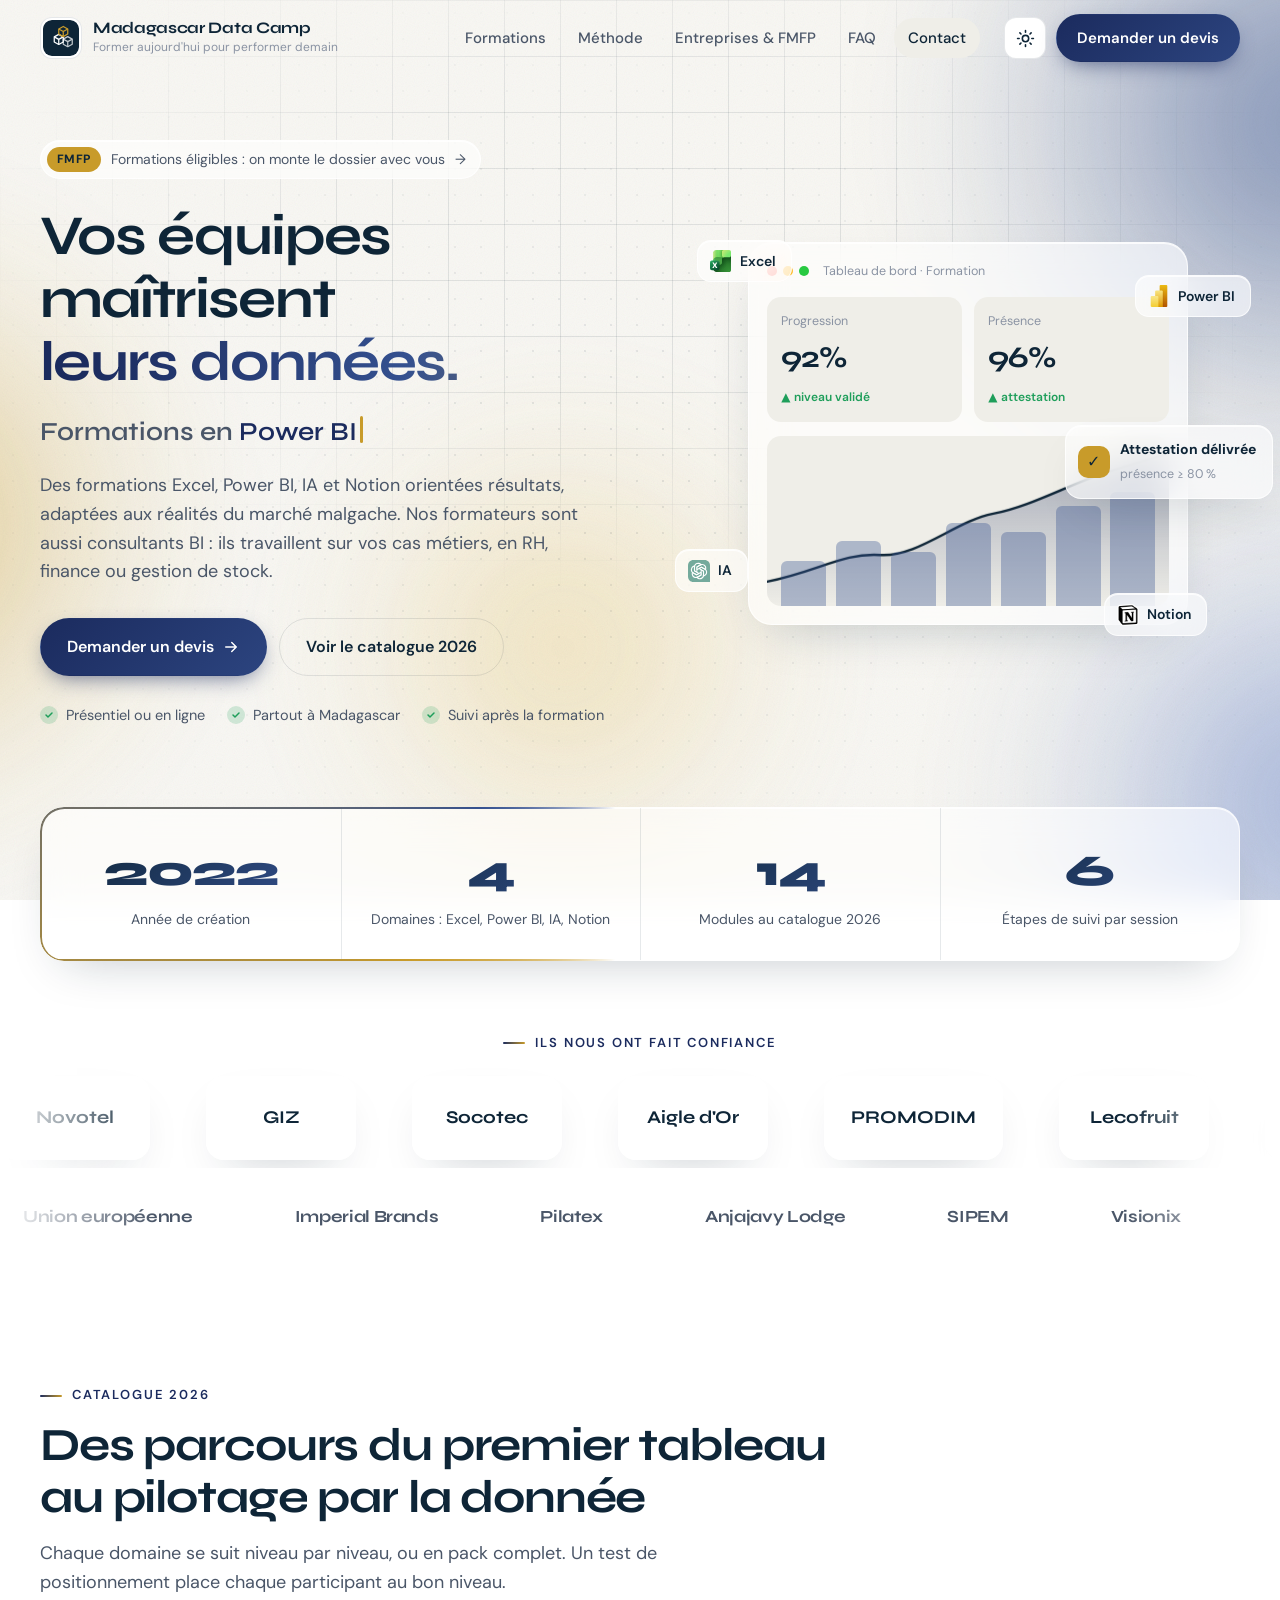
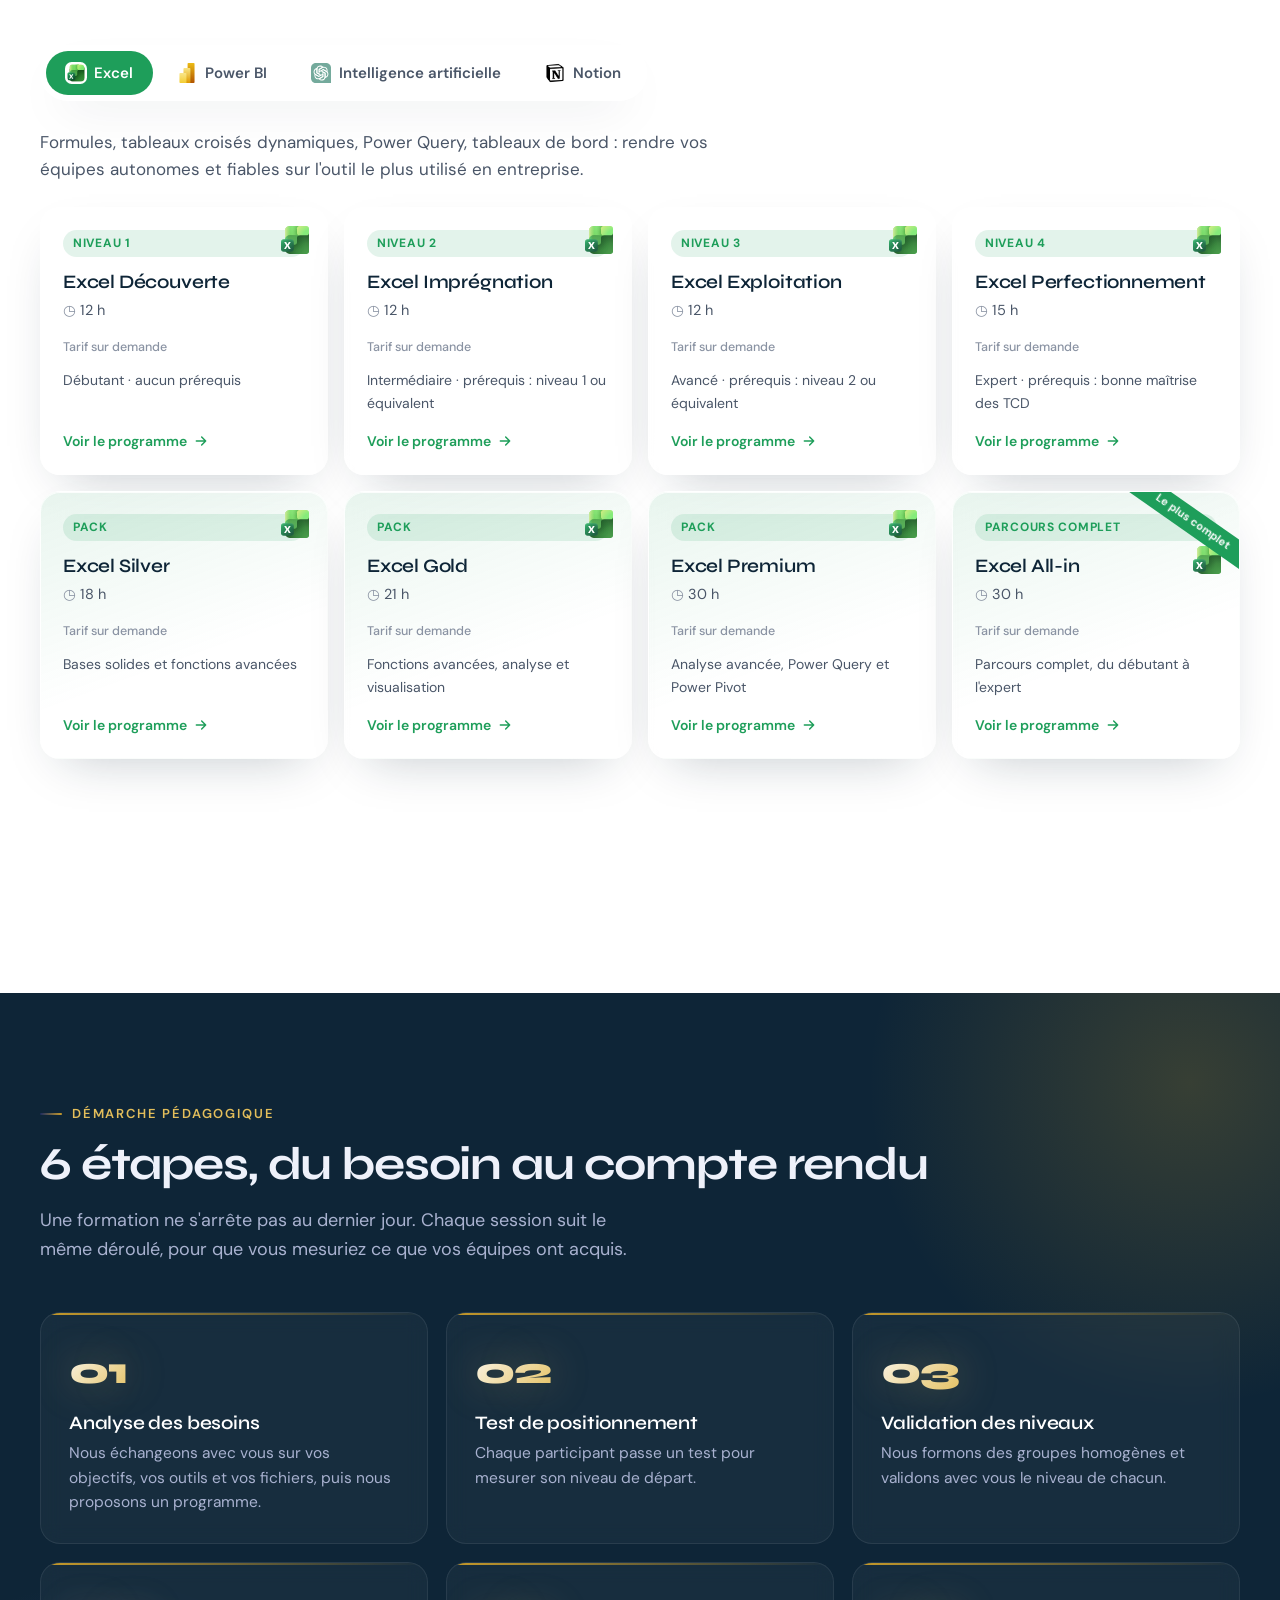
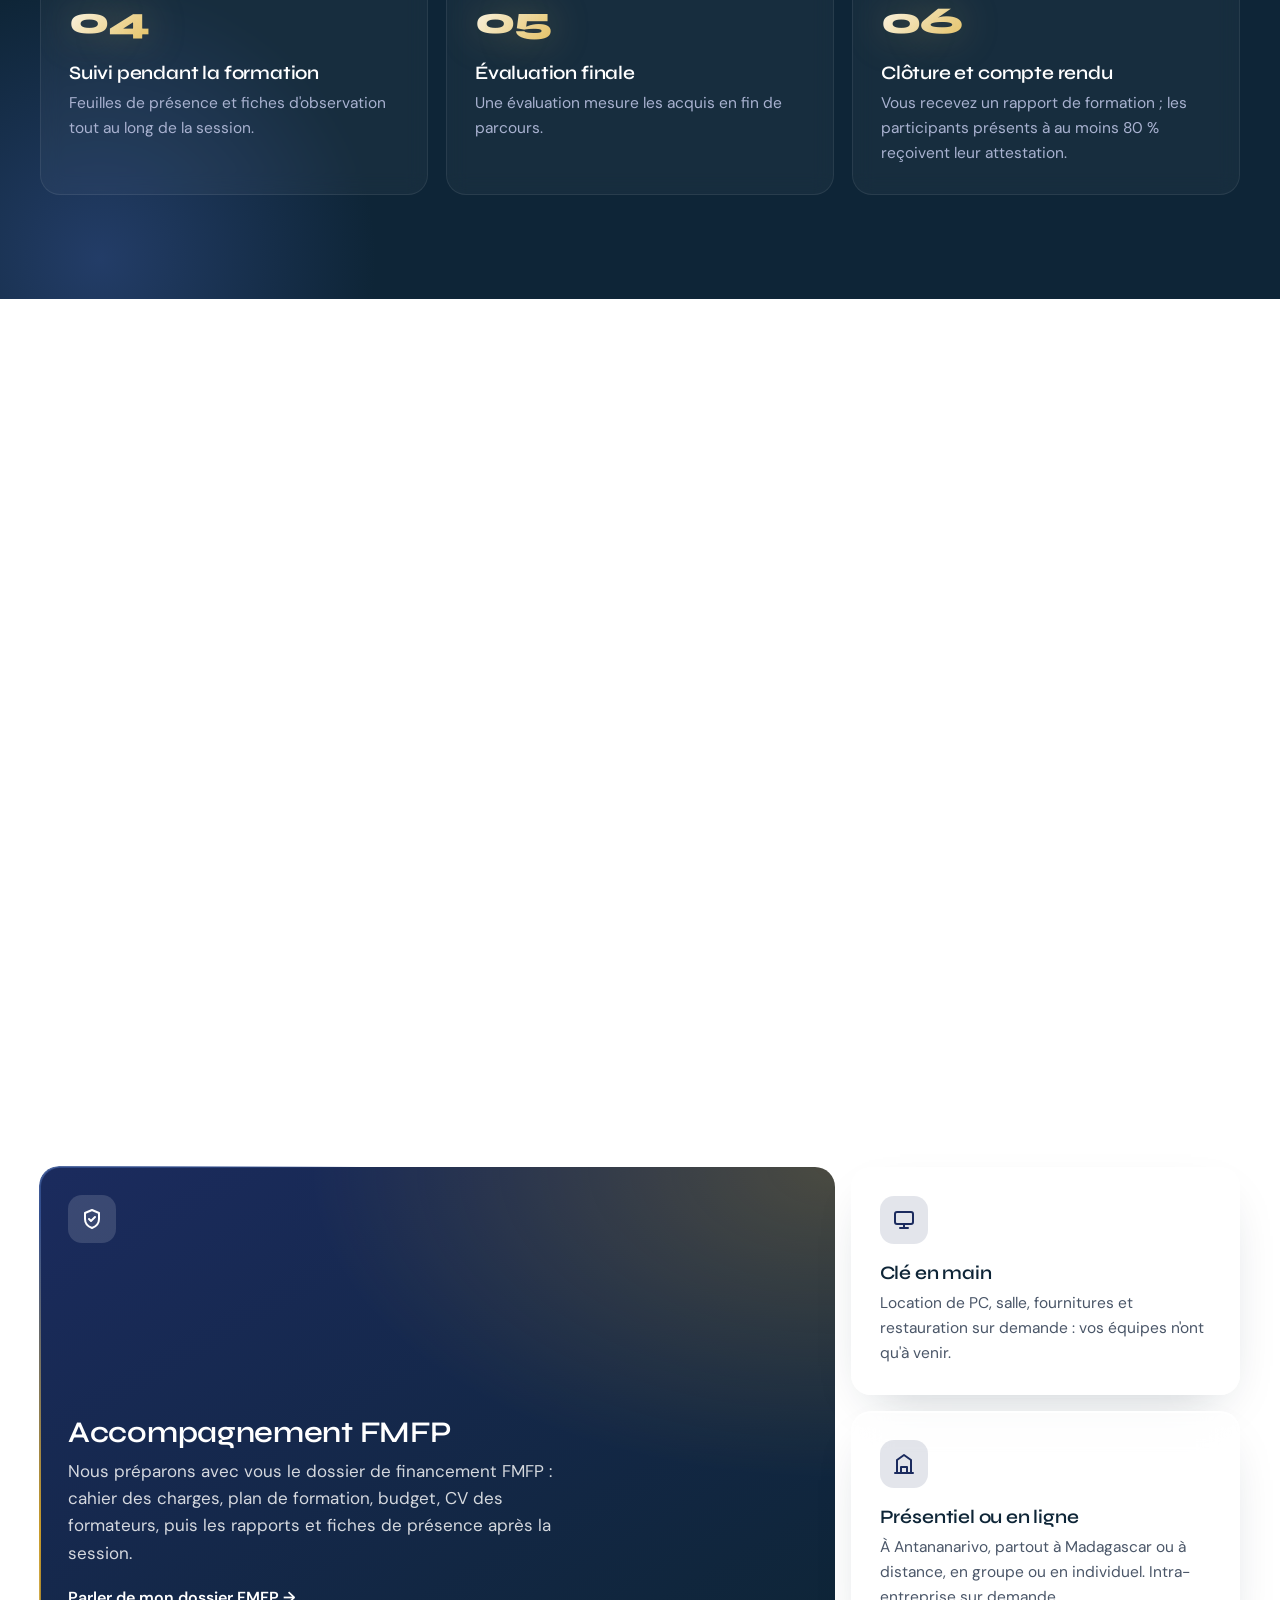
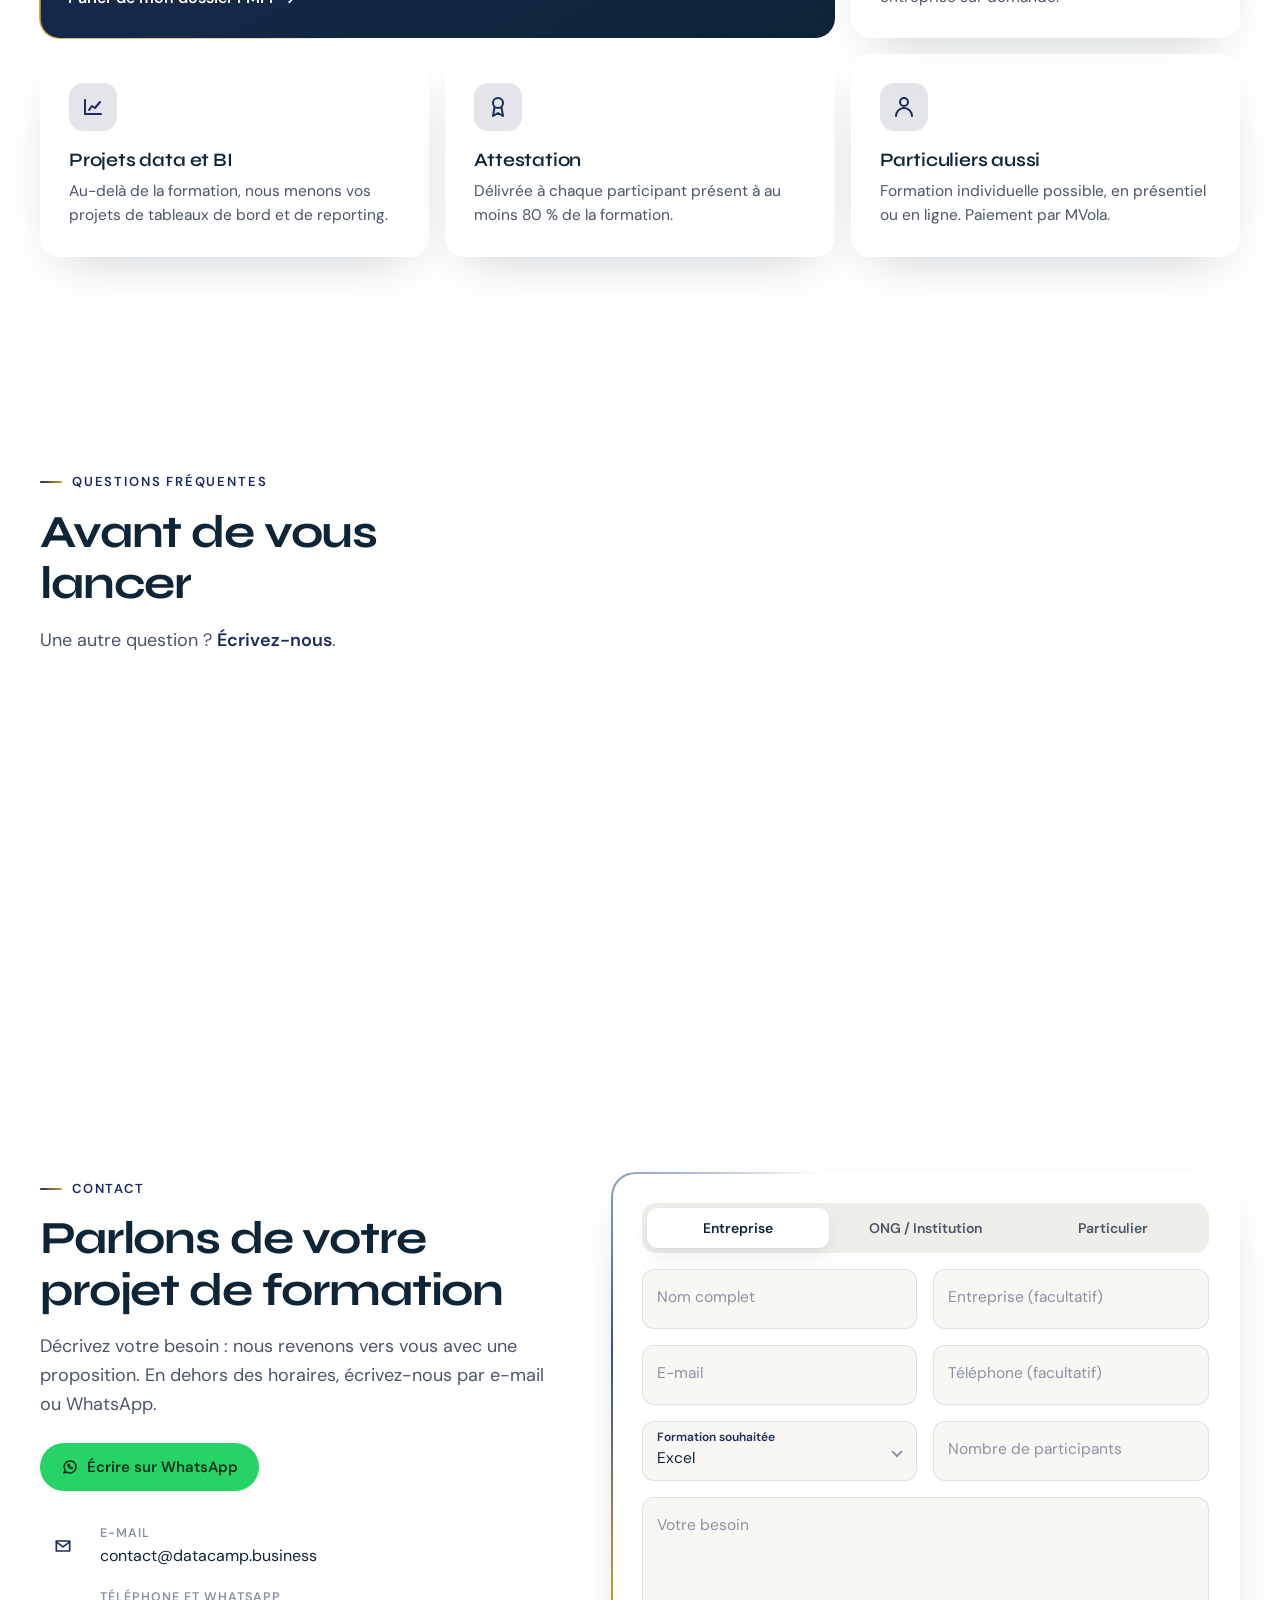
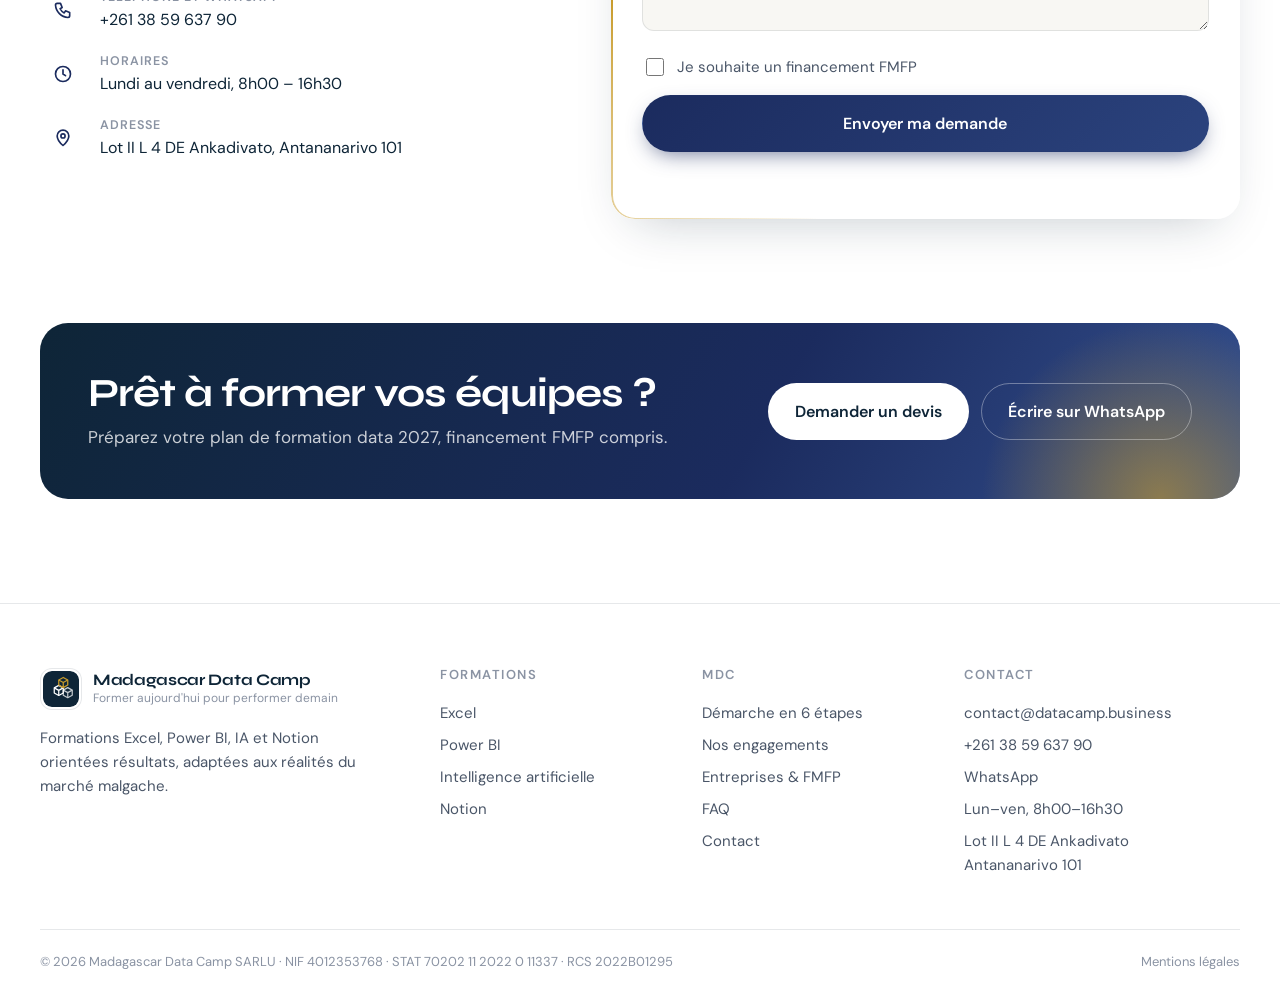
==== commit 9eef1383: "Fond 3D animé (Three.js) : objets data, étudiants, tuiles logos logiciels ; vrais logos Excel/Power " ====
--- a/site/index.html
+++ b/site/index.html
@@ -112,10 +112,10 @@
               <div class="bars"><span style="--h:38%"></span><span style="--h:55%"></span><span style="--h:46%"></span><span style="--h:70%"></span><span style="--h:62%"></span><span style="--h:84%"></span><span style="--h:96%"></span></div>
             </div>
           </div>
-          <div class="chip chip--excel float" style="--d:0s">Excel</div>
-          <div class="chip chip--pbi float" style="--d:-1.5s">Power BI</div>
-          <div class="chip chip--ia float" style="--d:-3s">IA</div>
-          <div class="chip chip--notion float" style="--d:-4.5s">Notion</div>
+          <div class="chip chip--excel float" style="--d:0s"><img src="assets/img/tools/excel.svg" alt="" width="22" height="22">Excel</div>
+          <div class="chip chip--pbi float" style="--d:-1.5s"><img src="assets/img/tools/powerbi.svg" alt="" width="22" height="22">Power BI</div>
+          <div class="chip chip--ia float" style="--d:-3s"><img src="assets/img/tools/chatgpt.svg" alt="" width="22" height="22">IA</div>
+          <div class="chip chip--notion float" style="--d:-4.5s"><img src="assets/img/tools/notion.png" alt="" width="22" height="22">Notion</div>
           <div class="toast float" style="--d:-2s"><span class="toast__ic">✓</span><div><b>Attestation délivrée</b><small>présence ≥ 80 %</small></div></div>
         </div>
       </div>
@@ -150,10 +150,10 @@
         </div>
 
         <div class="tabs reveal" role="tablist" aria-label="Domaines de formation">
-          <button role="tab" class="tab is-active" aria-selected="true" data-tab="excel" style="--c:var(--excel)">Excel</button>
-          <button role="tab" class="tab" aria-selected="false" data-tab="pbi" style="--c:var(--pbi)">Power BI</button>
-          <button role="tab" class="tab" aria-selected="false" data-tab="ia" style="--c:var(--ia)">Intelligence artificielle</button>
-          <button role="tab" class="tab" aria-selected="false" data-tab="notion" style="--c:var(--notion)">Notion</button>
+          <button role="tab" class="tab is-active" aria-selected="true" data-tab="excel" style="--c:var(--excel)"><img class="tab__ic" src="assets/img/tools/excel.svg" alt="" width="20" height="20">Excel</button>
+          <button role="tab" class="tab" aria-selected="false" data-tab="pbi" style="--c:var(--pbi)"><img class="tab__ic" src="assets/img/tools/powerbi.svg" alt="" width="20" height="20">Power BI</button>
+          <button role="tab" class="tab" aria-selected="false" data-tab="ia" style="--c:var(--ia)"><img class="tab__ic" src="assets/img/tools/chatgpt.svg" alt="" width="20" height="20">Intelligence artificielle</button>
+          <button role="tab" class="tab" aria-selected="false" data-tab="notion" style="--c:var(--notion)"><img class="tab__ic" src="assets/img/tools/notion.png" alt="" width="20" height="20">Notion</button>
           <span class="tabs__ink" aria-hidden="true"></span>
         </div>
 
@@ -161,48 +161,49 @@
         <div class="panel is-active" role="tabpanel" data-panel="excel" style="--c:var(--excel)">
           <p class="panel__intro">Formules, tableaux croisés dynamiques, Power Query, tableaux de bord : rendre vos équipes autonomes et fiables sur l'outil le plus utilisé en entreprise.</p>
           <div class="cards">
-            <article class="course" data-id="excel-1" role="button" tabindex="0" aria-haspopup="dialog"><span class="course__lvl">Niveau 1</span><h3>Excel Découverte</h3><p class="course__meta"><span>12 h</span></p><p class="price" data-price="300000"></p><p class="course__desc" data-desc></p><span class="course__more">Voir le programme <svg viewBox="0 0 24 24" aria-hidden="true"><path d="M5 12h14M13 6l6 6-6 6"/></svg></span></article>
-            <article class="course" data-id="excel-2" role="button" tabindex="0" aria-haspopup="dialog"><span class="course__lvl">Niveau 2</span><h3>Excel Imprégnation</h3><p class="course__meta"><span>12 h</span></p><p class="price" data-price="300000"></p><p class="course__desc" data-desc></p><span class="course__more">Voir le programme <svg viewBox="0 0 24 24" aria-hidden="true"><path d="M5 12h14M13 6l6 6-6 6"/></svg></span></article>
-            <article class="course" data-id="excel-3" role="button" tabindex="0" aria-haspopup="dialog"><span class="course__lvl">Niveau 3</span><h3>Excel Exploitation</h3><p class="course__meta"><span>12 h</span></p><p class="price" data-price="350000"></p><p class="course__desc" data-desc></p><span class="course__more">Voir le programme <svg viewBox="0 0 24 24" aria-hidden="true"><path d="M5 12h14M13 6l6 6-6 6"/></svg></span></article>
-            <article class="course" data-id="excel-4" role="button" tabindex="0" aria-haspopup="dialog"><span class="course__lvl">Niveau 4</span><h3>Excel Perfectionnement</h3><p class="course__meta"><span>15 h</span></p><p class="price" data-price="450000"></p><p class="course__desc" data-desc></p><span class="course__more">Voir le programme <svg viewBox="0 0 24 24" aria-hidden="true"><path d="M5 12h14M13 6l6 6-6 6"/></svg></span></article>
-            <article class="course course--pack" data-id="excel-silver" role="button" tabindex="0" aria-haspopup="dialog"><span class="course__lvl">Pack</span><h3>Excel Silver</h3><p class="course__meta"><span>18 h</span></p><p class="price" data-price="500000"></p><p class="course__desc" data-desc></p><span class="course__more">Voir le programme <svg viewBox="0 0 24 24" aria-hidden="true"><path d="M5 12h14M13 6l6 6-6 6"/></svg></span></article>
-            <article class="course course--pack" data-id="excel-gold" role="button" tabindex="0" aria-haspopup="dialog"><span class="course__lvl">Pack</span><h3>Excel Gold</h3><p class="course__meta"><span>21 h</span></p><p class="price" data-price="650000"></p><p class="course__desc" data-desc></p><span class="course__more">Voir le programme <svg viewBox="0 0 24 24" aria-hidden="true"><path d="M5 12h14M13 6l6 6-6 6"/></svg></span></article>
-            <article class="course course--pack" data-id="excel-premium" role="button" tabindex="0" aria-haspopup="dialog"><span class="course__lvl">Pack</span><h3>Excel Premium</h3><p class="course__meta"><span>30 h</span></p><p class="price" data-price="900000"></p><p class="course__desc" data-desc></p><span class="course__more">Voir le programme <svg viewBox="0 0 24 24" aria-hidden="true"><path d="M5 12h14M13 6l6 6-6 6"/></svg></span></article>
-            <article class="course course--pack course--top" data-id="excel-all-in" role="button" tabindex="0" aria-haspopup="dialog"><span class="course__lvl">Parcours complet</span><h3>Excel All-in</h3><p class="course__meta"><span>30 h</span></p><p class="price" data-price="1150000"></p><p class="course__desc" data-desc></p><span class="course__more">Voir le programme <svg viewBox="0 0 24 24" aria-hidden="true"><path d="M5 12h14M13 6l6 6-6 6"/></svg></span></article>
+            <article class="course" data-id="excel-1" role="button" tabindex="0" aria-haspopup="dialog"><img class="course__logo" src="assets/img/tools/excel.svg" alt="" width="28" height="28" loading="lazy"><span class="course__lvl">Niveau 1</span><h3>Excel Découverte</h3><p class="course__meta"><span>12 h</span></p><p class="price" data-price="300000"></p><p class="course__desc" data-desc></p><span class="course__more">Voir le programme <svg viewBox="0 0 24 24" aria-hidden="true"><path d="M5 12h14M13 6l6 6-6 6"/></svg></span></article>
+            <article class="course" data-id="excel-2" role="button" tabindex="0" aria-haspopup="dialog"><img class="course__logo" src="assets/img/tools/excel.svg" alt="" width="28" height="28" loading="lazy"><span class="course__lvl">Niveau 2</span><h3>Excel Imprégnation</h3><p class="course__meta"><span>12 h</span></p><p class="price" data-price="300000"></p><p class="course__desc" data-desc></p><span class="course__more">Voir le programme <svg viewBox="0 0 24 24" aria-hidden="true"><path d="M5 12h14M13 6l6 6-6 6"/></svg></span></article>
+            <article class="course" data-id="excel-3" role="button" tabindex="0" aria-haspopup="dialog"><img class="course__logo" src="assets/img/tools/excel.svg" alt="" width="28" height="28" loading="lazy"><span class="course__lvl">Niveau 3</span><h3>Excel Exploitation</h3><p class="course__meta"><span>12 h</span></p><p class="price" data-price="350000"></p><p class="course__desc" data-desc></p><span class="course__more">Voir le programme <svg viewBox="0 0 24 24" aria-hidden="true"><path d="M5 12h14M13 6l6 6-6 6"/></svg></span></article>
+            <article class="course" data-id="excel-4" role="button" tabindex="0" aria-haspopup="dialog"><img class="course__logo" src="assets/img/tools/excel.svg" alt="" width="28" height="28" loading="lazy"><span class="course__lvl">Niveau 4</span><h3>Excel Perfectionnement</h3><p class="course__meta"><span>15 h</span></p><p class="price" data-price="450000"></p><p class="course__desc" data-desc></p><span class="course__more">Voir le programme <svg viewBox="0 0 24 24" aria-hidden="true"><path d="M5 12h14M13 6l6 6-6 6"/></svg></span></article>
+            <article class="course course--pack" data-id="excel-silver" role="button" tabindex="0" aria-haspopup="dialog"><img class="course__logo" src="assets/img/tools/excel.svg" alt="" width="28" height="28" loading="lazy"><span class="course__lvl">Pack</span><h3>Excel Silver</h3><p class="course__meta"><span>18 h</span></p><p class="price" data-price="500000"></p><p class="course__desc" data-desc></p><span class="course__more">Voir le programme <svg viewBox="0 0 24 24" aria-hidden="true"><path d="M5 12h14M13 6l6 6-6 6"/></svg></span></article>
+            <article class="course course--pack" data-id="excel-gold" role="button" tabindex="0" aria-haspopup="dialog"><img class="course__logo" src="assets/img/tools/excel.svg" alt="" width="28" height="28" loading="lazy"><span class="course__lvl">Pack</span><h3>Excel Gold</h3><p class="course__meta"><span>21 h</span></p><p class="price" data-price="650000"></p><p class="course__desc" data-desc></p><span class="course__more">Voir le programme <svg viewBox="0 0 24 24" aria-hidden="true"><path d="M5 12h14M13 6l6 6-6 6"/></svg></span></article>
+            <article class="course course--pack" data-id="excel-premium" role="button" tabindex="0" aria-haspopup="dialog"><img class="course__logo" src="assets/img/tools/excel.svg" alt="" width="28" height="28" loading="lazy"><span class="course__lvl">Pack</span><h3>Excel Premium</h3><p class="course__meta"><span>30 h</span></p><p class="price" data-price="900000"></p><p class="course__desc" data-desc></p><span class="course__more">Voir le programme <svg viewBox="0 0 24 24" aria-hidden="true"><path d="M5 12h14M13 6l6 6-6 6"/></svg></span></article>
+            <article class="course course--pack course--top" data-id="excel-all-in" role="button" tabindex="0" aria-haspopup="dialog"><img class="course__logo" src="assets/img/tools/excel.svg" alt="" width="28" height="28" loading="lazy"><span class="course__lvl">Parcours complet</span><h3>Excel All-in</h3><p class="course__meta"><span>30 h</span></p><p class="price" data-price="1150000"></p><p class="course__desc" data-desc></p><span class="course__more">Voir le programme <svg viewBox="0 0 24 24" aria-hidden="true"><path d="M5 12h14M13 6l6 6-6 6"/></svg></span></article>
           </div>
         </div>
 
         <div class="panel" role="tabpanel" data-panel="pbi" style="--c:var(--pbi)" hidden>
           <p class="panel__intro">Connecter ses sources, modéliser, écrire ses mesures DAX et publier des rapports que la direction consulte vraiment.</p>
           <div class="cards">
-            <article class="course" data-id="pbi-1" role="button" tabindex="0" aria-haspopup="dialog"><span class="course__lvl">Niveau 1</span><h3>Power BI Découverte</h3><p class="course__meta"><span>15 h</span></p><p class="price" data-price="500000"></p><p class="course__desc" data-desc></p><span class="course__more">Voir le programme <svg viewBox="0 0 24 24" aria-hidden="true"><path d="M5 12h14M13 6l6 6-6 6"/></svg></span></article>
-            <article class="course" data-id="pbi-2" role="button" tabindex="0" aria-haspopup="dialog"><span class="course__lvl">Niveau 2</span><h3>Power BI Imprégnation</h3><p class="course__meta"><span>15 h</span></p><p class="price" data-price="500000"></p><p class="course__desc" data-desc></p><span class="course__more">Voir le programme <svg viewBox="0 0 24 24" aria-hidden="true"><path d="M5 12h14M13 6l6 6-6 6"/></svg></span></article>
-            <article class="course" data-id="pbi-3" role="button" tabindex="0" aria-haspopup="dialog"><span class="course__lvl">Niveau 3</span><h3>Power BI Exploitation</h3><p class="course__meta"><span>15 h</span></p><p class="price" data-price="500000"></p><p class="course__desc" data-desc></p><span class="course__more">Voir le programme <svg viewBox="0 0 24 24" aria-hidden="true"><path d="M5 12h14M13 6l6 6-6 6"/></svg></span></article>
-            <article class="course" data-id="pbi-4" role="button" tabindex="0" aria-haspopup="dialog"><span class="course__lvl">Niveau 4</span><h3>Power BI Perfectionnement</h3><p class="course__meta"><span>12 h</span></p><p class="price" data-price="400000"></p><p class="course__desc" data-desc></p><span class="course__more">Voir le programme <svg viewBox="0 0 24 24" aria-hidden="true"><path d="M5 12h14M13 6l6 6-6 6"/></svg></span></article>
-            <article class="course course--pack" data-id="pbi-silver" role="button" tabindex="0" aria-haspopup="dialog"><span class="course__lvl">Pack</span><h3>Power BI Silver</h3><p class="course__meta"><span>24 h</span></p><p class="price" data-price="900000"></p><p class="course__desc" data-desc></p><span class="course__more">Voir le programme <svg viewBox="0 0 24 24" aria-hidden="true"><path d="M5 12h14M13 6l6 6-6 6"/></svg></span></article>
-            <article class="course course--pack" data-id="pbi-gold" role="button" tabindex="0" aria-haspopup="dialog"><span class="course__lvl">Pack</span><h3>Power BI Gold</h3><p class="course__meta"><span>27 h</span></p><p class="price" data-price="1350000"></p><p class="course__desc" data-desc></p><span class="course__more">Voir le programme <svg viewBox="0 0 24 24" aria-hidden="true"><path d="M5 12h14M13 6l6 6-6 6"/></svg></span></article>
-            <article class="course course--pack" data-id="pbi-premium" role="button" tabindex="0" aria-haspopup="dialog"><span class="course__lvl">Pack</span><h3>Power BI Premium</h3><p class="course__meta"><span>30 h</span></p><p class="price" data-price="1650000"></p><p class="course__desc" data-desc></p><span class="course__more">Voir le programme <svg viewBox="0 0 24 24" aria-hidden="true"><path d="M5 12h14M13 6l6 6-6 6"/></svg></span></article>
-            <article class="course course--pack course--top" data-id="pbi-all-in" role="button" tabindex="0" aria-haspopup="dialog"><span class="course__lvl">Parcours complet</span><h3>Power BI All-in</h3><p class="course__meta"><span>36 h</span></p><p class="price" data-price="1800000"></p><p class="course__desc" data-desc></p><span class="course__more">Voir le programme <svg viewBox="0 0 24 24" aria-hidden="true"><path d="M5 12h14M13 6l6 6-6 6"/></svg></span></article>
+            <article class="course" data-id="pbi-1" role="button" tabindex="0" aria-haspopup="dialog"><img class="course__logo" src="assets/img/tools/powerbi.svg" alt="" width="28" height="28" loading="lazy"><span class="course__lvl">Niveau 1</span><h3>Power BI Découverte</h3><p class="course__meta"><span>15 h</span></p><p class="price" data-price="500000"></p><p class="course__desc" data-desc></p><span class="course__more">Voir le programme <svg viewBox="0 0 24 24" aria-hidden="true"><path d="M5 12h14M13 6l6 6-6 6"/></svg></span></article>
+            <article class="course" data-id="pbi-2" role="button" tabindex="0" aria-haspopup="dialog"><img class="course__logo" src="assets/img/tools/powerbi.svg" alt="" width="28" height="28" loading="lazy"><span class="course__lvl">Niveau 2</span><h3>Power BI Imprégnation</h3><p class="course__meta"><span>15 h</span></p><p class="price" data-price="500000"></p><p class="course__desc" data-desc></p><span class="course__more">Voir le programme <svg viewBox="0 0 24 24" aria-hidden="true"><path d="M5 12h14M13 6l6 6-6 6"/></svg></span></article>
+            <article class="course" data-id="pbi-3" role="button" tabindex="0" aria-haspopup="dialog"><img class="course__logo" src="assets/img/tools/powerbi.svg" alt="" width="28" height="28" loading="lazy"><span class="course__lvl">Niveau 3</span><h3>Power BI Exploitation</h3><p class="course__meta"><span>15 h</span></p><p class="price" data-price="500000"></p><p class="course__desc" data-desc></p><span class="course__more">Voir le programme <svg viewBox="0 0 24 24" aria-hidden="true"><path d="M5 12h14M13 6l6 6-6 6"/></svg></span></article>
+            <article class="course" data-id="pbi-4" role="button" tabindex="0" aria-haspopup="dialog"><img class="course__logo" src="assets/img/tools/powerbi.svg" alt="" width="28" height="28" loading="lazy"><span class="course__lvl">Niveau 4</span><h3>Power BI Perfectionnement</h3><p class="course__meta"><span>12 h</span></p><p class="price" data-price="400000"></p><p class="course__desc" data-desc></p><span class="course__more">Voir le programme <svg viewBox="0 0 24 24" aria-hidden="true"><path d="M5 12h14M13 6l6 6-6 6"/></svg></span></article>
+            <article class="course course--pack" data-id="pbi-silver" role="button" tabindex="0" aria-haspopup="dialog"><img class="course__logo" src="assets/img/tools/powerbi.svg" alt="" width="28" height="28" loading="lazy"><span class="course__lvl">Pack</span><h3>Power BI Silver</h3><p class="course__meta"><span>24 h</span></p><p class="price" data-price="900000"></p><p class="course__desc" data-desc></p><span class="course__more">Voir le programme <svg viewBox="0 0 24 24" aria-hidden="true"><path d="M5 12h14M13 6l6 6-6 6"/></svg></span></article>
+            <article class="course course--pack" data-id="pbi-gold" role="button" tabindex="0" aria-haspopup="dialog"><img class="course__logo" src="assets/img/tools/powerbi.svg" alt="" width="28" height="28" loading="lazy"><span class="course__lvl">Pack</span><h3>Power BI Gold</h3><p class="course__meta"><span>27 h</span></p><p class="price" data-price="1350000"></p><p class="course__desc" data-desc></p><span class="course__more">Voir le programme <svg viewBox="0 0 24 24" aria-hidden="true"><path d="M5 12h14M13 6l6 6-6 6"/></svg></span></article>
+            <article class="course course--pack" data-id="pbi-premium" role="button" tabindex="0" aria-haspopup="dialog"><img class="course__logo" src="assets/img/tools/powerbi.svg" alt="" width="28" height="28" loading="lazy"><span class="course__lvl">Pack</span><h3>Power BI Premium</h3><p class="course__meta"><span>30 h</span></p><p class="price" data-price="1650000"></p><p class="course__desc" data-desc></p><span class="course__more">Voir le programme <svg viewBox="0 0 24 24" aria-hidden="true"><path d="M5 12h14M13 6l6 6-6 6"/></svg></span></article>
+            <article class="course course--pack course--top" data-id="pbi-all-in" role="button" tabindex="0" aria-haspopup="dialog"><img class="course__logo" src="assets/img/tools/powerbi.svg" alt="" width="28" height="28" loading="lazy"><span class="course__lvl">Parcours complet</span><h3>Power BI All-in</h3><p class="course__meta"><span>36 h</span></p><p class="price" data-price="1800000"></p><p class="course__desc" data-desc></p><span class="course__more">Voir le programme <svg viewBox="0 0 24 24" aria-hidden="true"><path d="M5 12h14M13 6l6 6-6 6"/></svg></span></article>
           </div>
         </div>
 
         <div class="panel" role="tabpanel" data-panel="ia" style="--c:var(--ia)" hidden>
+          <div class="ai-tools" aria-label="Outils utilisés"><span><img src="assets/img/tools/chatgpt.svg" alt="">ChatGPT</span><span><img src="assets/img/tools/claude.svg" alt="">Claude</span><span><img src="assets/img/tools/gemini.svg" alt="">Gemini</span><span class="ai-tools__more">Copilot…</span></div>
           <p class="panel__intro">Utiliser les assistants d'IA au quotidien : rédiger, analyser, automatiser, en gardant la maîtrise de la qualité et de la confidentialité.</p>
           <div class="cards">
-            <article class="course" data-id="ia-1" role="button" tabindex="0" aria-haspopup="dialog"><span class="course__lvl">Niveau 1</span><h3>IA Découverte</h3><p class="course__meta"><span>12 h</span></p><p class="price" data-price="400000"></p><p class="course__desc" data-desc></p><span class="course__more">Voir le programme <svg viewBox="0 0 24 24" aria-hidden="true"><path d="M5 12h14M13 6l6 6-6 6"/></svg></span></article>
-            <article class="course" data-id="ia-2" role="button" tabindex="0" aria-haspopup="dialog"><span class="course__lvl">Niveau 2</span><h3>IA Imprégnation</h3><p class="course__meta"><span>12 h</span></p><p class="price" data-price="500000"></p><p class="course__desc" data-desc></p><span class="course__more">Voir le programme <svg viewBox="0 0 24 24" aria-hidden="true"><path d="M5 12h14M13 6l6 6-6 6"/></svg></span></article>
-            <article class="course" data-id="ia-3" role="button" tabindex="0" aria-haspopup="dialog"><span class="course__lvl">Niveau 3</span><h3>IA Exploitation</h3><p class="course__meta"><span>15 h</span></p><p class="price" data-price="700000"></p><p class="course__desc" data-desc></p><span class="course__more">Voir le programme <svg viewBox="0 0 24 24" aria-hidden="true"><path d="M5 12h14M13 6l6 6-6 6"/></svg></span></article>
-            <article class="course course--pack course--top" data-id="ia-pack" role="button" tabindex="0" aria-haspopup="dialog"><span class="course__lvl">Parcours complet</span><h3>Pack IA</h3><p class="course__meta"><span>39 h</span></p><p class="price" data-price="1600000"></p><p class="course__desc" data-desc></p><span class="course__more">Voir le programme <svg viewBox="0 0 24 24" aria-hidden="true"><path d="M5 12h14M13 6l6 6-6 6"/></svg></span></article>
+            <article class="course" data-id="ia-1" role="button" tabindex="0" aria-haspopup="dialog"><img class="course__logo" src="assets/img/tools/chatgpt.svg" alt="" width="28" height="28" loading="lazy"><span class="course__lvl">Niveau 1</span><h3>IA Découverte</h3><p class="course__meta"><span>12 h</span></p><p class="price" data-price="400000"></p><p class="course__desc" data-desc></p><span class="course__more">Voir le programme <svg viewBox="0 0 24 24" aria-hidden="true"><path d="M5 12h14M13 6l6 6-6 6"/></svg></span></article>
+            <article class="course" data-id="ia-2" role="button" tabindex="0" aria-haspopup="dialog"><img class="course__logo" src="assets/img/tools/chatgpt.svg" alt="" width="28" height="28" loading="lazy"><span class="course__lvl">Niveau 2</span><h3>IA Imprégnation</h3><p class="course__meta"><span>12 h</span></p><p class="price" data-price="500000"></p><p class="course__desc" data-desc></p><span class="course__more">Voir le programme <svg viewBox="0 0 24 24" aria-hidden="true"><path d="M5 12h14M13 6l6 6-6 6"/></svg></span></article>
+            <article class="course" data-id="ia-3" role="button" tabindex="0" aria-haspopup="dialog"><img class="course__logo" src="assets/img/tools/chatgpt.svg" alt="" width="28" height="28" loading="lazy"><span class="course__lvl">Niveau 3</span><h3>IA Exploitation</h3><p class="course__meta"><span>15 h</span></p><p class="price" data-price="700000"></p><p class="course__desc" data-desc></p><span class="course__more">Voir le programme <svg viewBox="0 0 24 24" aria-hidden="true"><path d="M5 12h14M13 6l6 6-6 6"/></svg></span></article>
+            <article class="course course--pack course--top" data-id="ia-pack" role="button" tabindex="0" aria-haspopup="dialog"><img class="course__logo" src="assets/img/tools/chatgpt.svg" alt="" width="28" height="28" loading="lazy"><span class="course__lvl">Parcours complet</span><h3>Pack IA</h3><p class="course__meta"><span>39 h</span></p><p class="price" data-price="1600000"></p><p class="course__desc" data-desc></p><span class="course__more">Voir le programme <svg viewBox="0 0 24 24" aria-hidden="true"><path d="M5 12h14M13 6l6 6-6 6"/></svg></span></article>
           </div>
         </div>
 
         <div class="panel" role="tabpanel" data-panel="notion" style="--c:var(--notion)" hidden>
           <p class="panel__intro">Organiser l'information, les projets et la documentation de l'équipe dans un espace de travail partagé.</p>
           <div class="cards">
-            <article class="course" data-id="notion-1" role="button" tabindex="0" aria-haspopup="dialog"><span class="course__lvl">Niveau 1</span><h3>Notion Découverte</h3><p class="course__meta"><span>12 h</span></p><p class="price" data-price="400000"></p><p class="course__desc" data-desc></p><span class="course__more">Voir le programme <svg viewBox="0 0 24 24" aria-hidden="true"><path d="M5 12h14M13 6l6 6-6 6"/></svg></span></article>
-            <article class="course" data-id="notion-2" role="button" tabindex="0" aria-haspopup="dialog"><span class="course__lvl">Niveau 2</span><h3>Notion Imprégnation</h3><p class="course__meta"><span>12 h</span></p><p class="price" data-price="400000"></p><p class="course__desc" data-desc></p><span class="course__more">Voir le programme <svg viewBox="0 0 24 24" aria-hidden="true"><path d="M5 12h14M13 6l6 6-6 6"/></svg></span></article>
-            <article class="course" data-id="notion-3" role="button" tabindex="0" aria-haspopup="dialog"><span class="course__lvl">Niveau 3</span><h3>Notion Exploitation</h3><p class="course__meta"><span>12 h</span></p><p class="price" data-price="500000"></p><p class="course__desc" data-desc></p><span class="course__more">Voir le programme <svg viewBox="0 0 24 24" aria-hidden="true"><path d="M5 12h14M13 6l6 6-6 6"/></svg></span></article>
-            <article class="course course--pack course--top" data-id="notion-pack" role="button" tabindex="0" aria-haspopup="dialog"><span class="course__lvl">Parcours complet</span><h3>Pack Notion</h3><p class="course__meta"><span>36 h</span></p><p class="price" data-price="1300000"></p><p class="course__desc" data-desc></p><span class="course__more">Voir le programme <svg viewBox="0 0 24 24" aria-hidden="true"><path d="M5 12h14M13 6l6 6-6 6"/></svg></span></article>
+            <article class="course" data-id="notion-1" role="button" tabindex="0" aria-haspopup="dialog"><img class="course__logo" src="assets/img/tools/notion.png" alt="" width="28" height="28" loading="lazy"><span class="course__lvl">Niveau 1</span><h3>Notion Découverte</h3><p class="course__meta"><span>12 h</span></p><p class="price" data-price="400000"></p><p class="course__desc" data-desc></p><span class="course__more">Voir le programme <svg viewBox="0 0 24 24" aria-hidden="true"><path d="M5 12h14M13 6l6 6-6 6"/></svg></span></article>
+            <article class="course" data-id="notion-2" role="button" tabindex="0" aria-haspopup="dialog"><img class="course__logo" src="assets/img/tools/notion.png" alt="" width="28" height="28" loading="lazy"><span class="course__lvl">Niveau 2</span><h3>Notion Imprégnation</h3><p class="course__meta"><span>12 h</span></p><p class="price" data-price="400000"></p><p class="course__desc" data-desc></p><span class="course__more">Voir le programme <svg viewBox="0 0 24 24" aria-hidden="true"><path d="M5 12h14M13 6l6 6-6 6"/></svg></span></article>
+            <article class="course" data-id="notion-3" role="button" tabindex="0" aria-haspopup="dialog"><img class="course__logo" src="assets/img/tools/notion.png" alt="" width="28" height="28" loading="lazy"><span class="course__lvl">Niveau 3</span><h3>Notion Exploitation</h3><p class="course__meta"><span>12 h</span></p><p class="price" data-price="500000"></p><p class="course__desc" data-desc></p><span class="course__more">Voir le programme <svg viewBox="0 0 24 24" aria-hidden="true"><path d="M5 12h14M13 6l6 6-6 6"/></svg></span></article>
+            <article class="course course--pack course--top" data-id="notion-pack" role="button" tabindex="0" aria-haspopup="dialog"><img class="course__logo" src="assets/img/tools/notion.png" alt="" width="28" height="28" loading="lazy"><span class="course__lvl">Parcours complet</span><h3>Pack Notion</h3><p class="course__meta"><span>36 h</span></p><p class="price" data-price="1300000"></p><p class="course__desc" data-desc></p><span class="course__more">Voir le programme <svg viewBox="0 0 24 24" aria-hidden="true"><path d="M5 12h14M13 6l6 6-6 6"/></svg></span></article>
           </div>
         </div>
 
@@ -428,6 +429,7 @@
     <div class="modal__box">
       <button class="modal__close icon-btn" type="button" data-close aria-label="Fermer"><svg viewBox="0 0 24 24" aria-hidden="true"><path d="M6 6l12 12M18 6L6 18"/></svg></button>
       <header class="modal__head">
+        <img class="modal__logo" id="mLogo" src="" alt="" hidden>
         <span class="course__lvl" id="mLvl"></span>
         <h3 id="mTitle"></h3>
         <div class="modal__facts" id="mFacts"></div>
@@ -441,6 +443,8 @@
   </dialog>
 
   <a href="#top" class="totop" aria-label="Revenir en haut"><svg viewBox="0 0 24 24" aria-hidden="true"><path d="M12 19V5M6 11l6-6 6 6"/></svg></a>
+  <script src="https://cdnjs.cloudflare.com/ajax/libs/three.js/r128/three.min.js" defer></script>
+  <script src="assets/js/scene3d.js" defer></script>
   <script src="assets/js/catalogue.js" defer></script>
   <script src="assets/js/main.js" defer></script>
 </body>
--- a/site/assets/css/style.css
+++ b/site/assets/css/style.css
@@ -543,3 +543,23 @@
 .logo-card.is-text { font-family: var(--font-title); font-weight: 700; font-size: 18px; color: var(--navy); }
 .marquee__track .name-pill { flex-shrink: 0; padding: 12px 22px; border-radius: 999px; font-family: var(--font-title); font-weight: 700; font-size: 17px; color: var(--text-2); background: var(--glass); border: 1px solid var(--glass-line); backdrop-filter: blur(14px); -webkit-backdrop-filter: blur(14px); transition: color .25s, transform .3s var(--ease); white-space: nowrap; }
 .marquee__track .name-pill:hover { color: var(--primary); transform: translateY(-3px); }
+
+/* Fond 3D */
+.scene3d { position: absolute; inset: 0; width: 100%; height: 100%; display: block; opacity: .92; animation: fade 1.6s ease both; }
+:root[data-theme="dark"] .scene3d { opacity: .8; }
+
+/* Logos des logiciels */
+.chip img { width: 22px; height: 22px; object-fit: contain; }
+.chip::before { display: none; }
+.tab { display: inline-flex; align-items: center; gap: 8px; }
+.tab__ic { width: 20px; height: 20px; object-fit: contain; transition: transform .3s var(--ease); }
+.tab.is-active .tab__ic { background: #fff; border-radius: 6px; padding: 2px; transform: scale(1.1); }
+.course__logo { position: absolute; top: 18px; right: 18px; width: 28px; height: 28px; object-fit: contain; opacity: .9; transition: transform .45s var(--ease); }
+.course:hover .course__logo { transform: rotate(-8deg) scale(1.15); }
+.course--top .course__logo { right: auto; left: auto; top: 54px; right: 18px; }
+.modal__logo { width: 44px; height: 44px; object-fit: contain; position: absolute; top: 28px; right: 76px; filter: drop-shadow(0 6px 14px rgba(0,0,0,.15)); }
+.ai-tools { display: flex; flex-wrap: wrap; gap: 10px; margin-bottom: 18px; }
+.ai-tools span { display: inline-flex; align-items: center; gap: 8px; padding: 7px 14px 7px 8px; border-radius: 999px; font-weight: 600; font-size: 14px; background: var(--glass); border: 1px solid var(--glass-line); box-shadow: var(--glass-shadow); }
+.ai-tools img { width: 22px; height: 22px; object-fit: contain; border-radius: 6px; }
+.ai-tools__more { padding-left: 14px !important; color: var(--text-3); }
+@media (max-width: 640px) { .tab__ic { width: 18px; height: 18px; } .modal__logo { top: 22px; right: 70px; width: 36px; height: 36px; } }
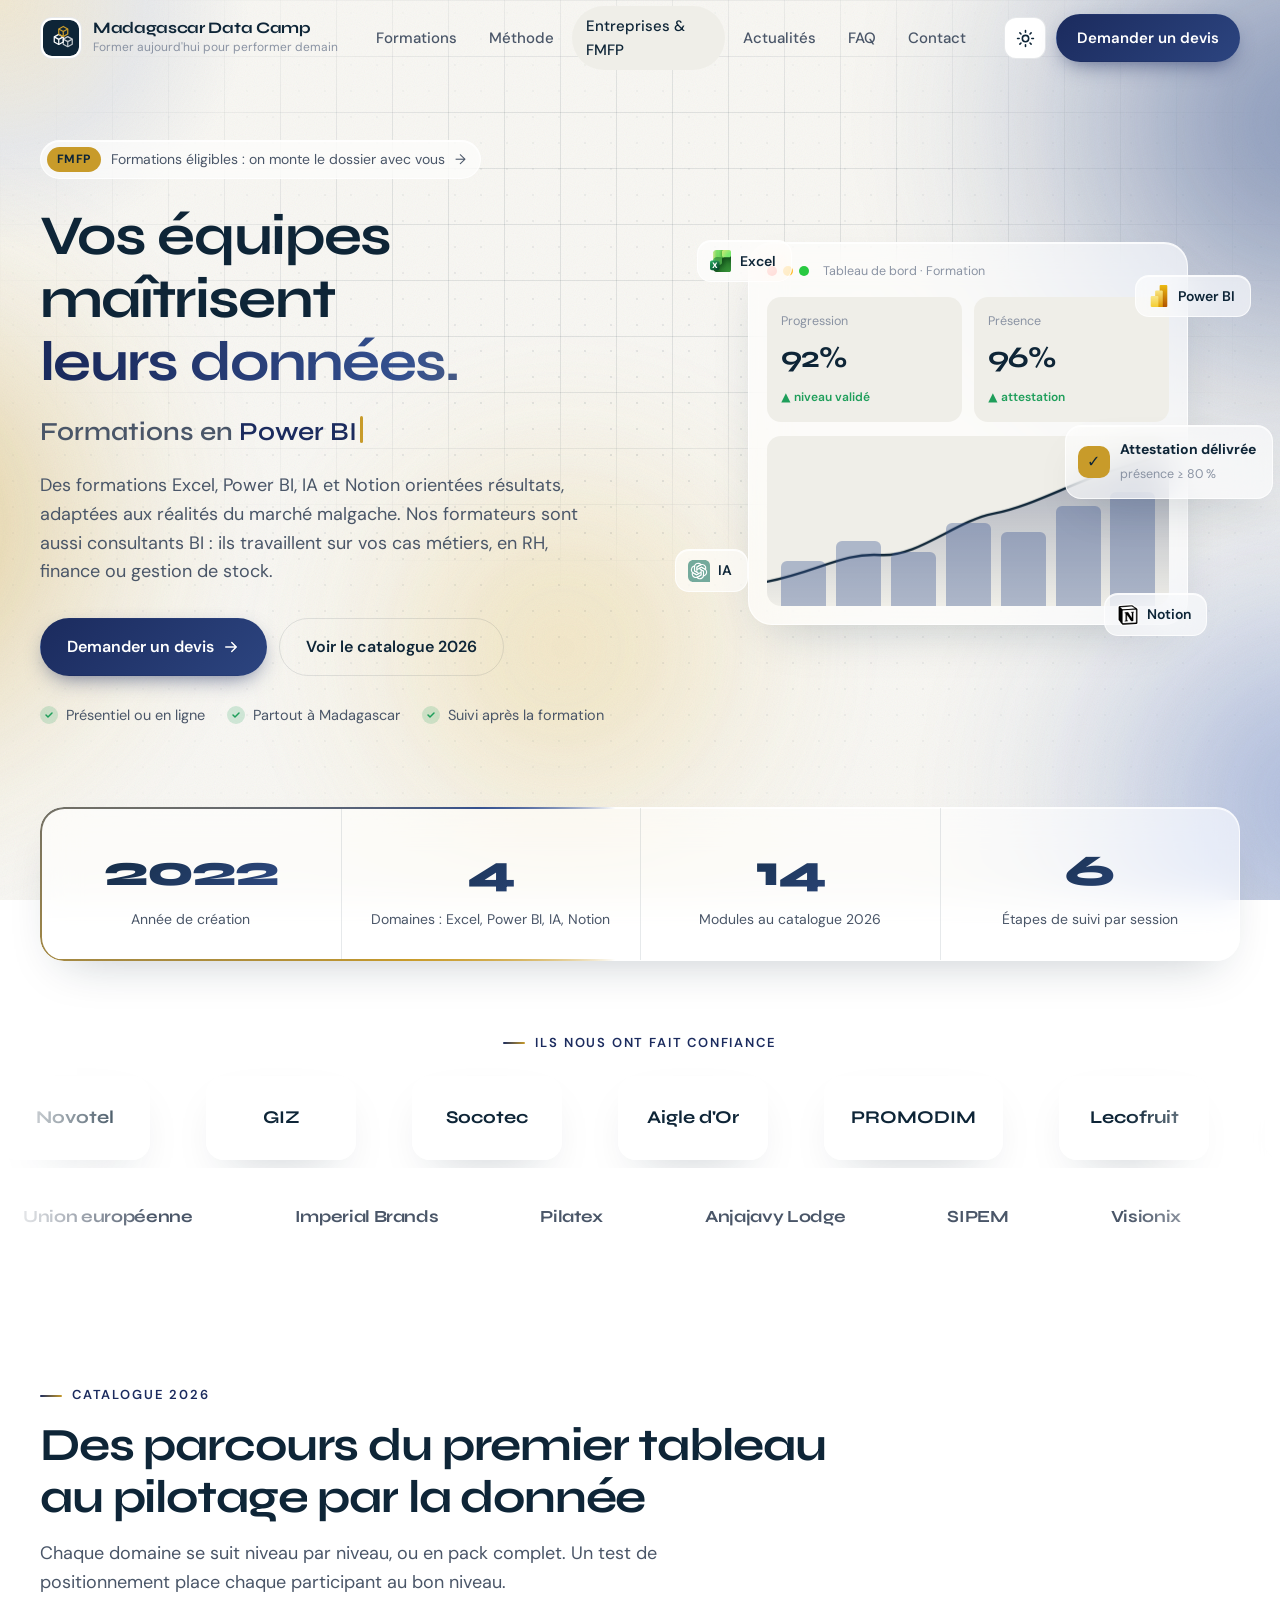
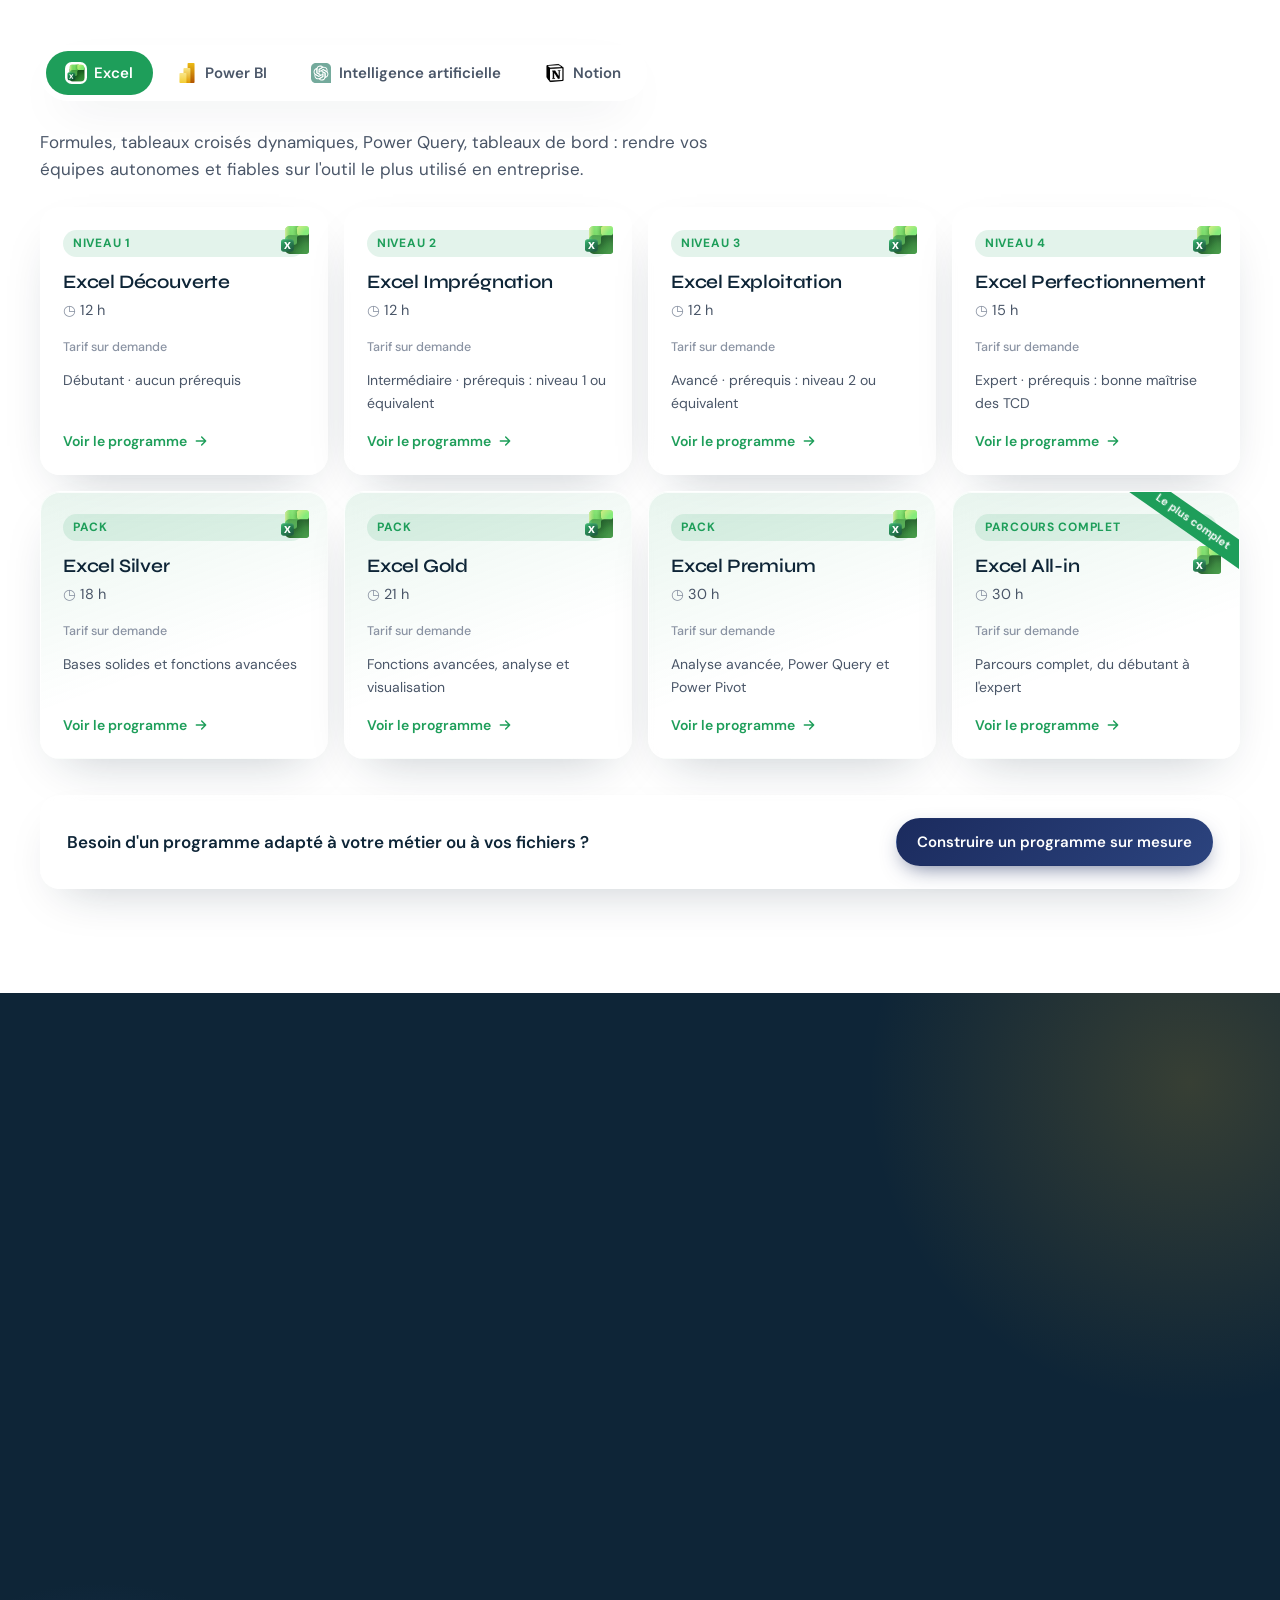
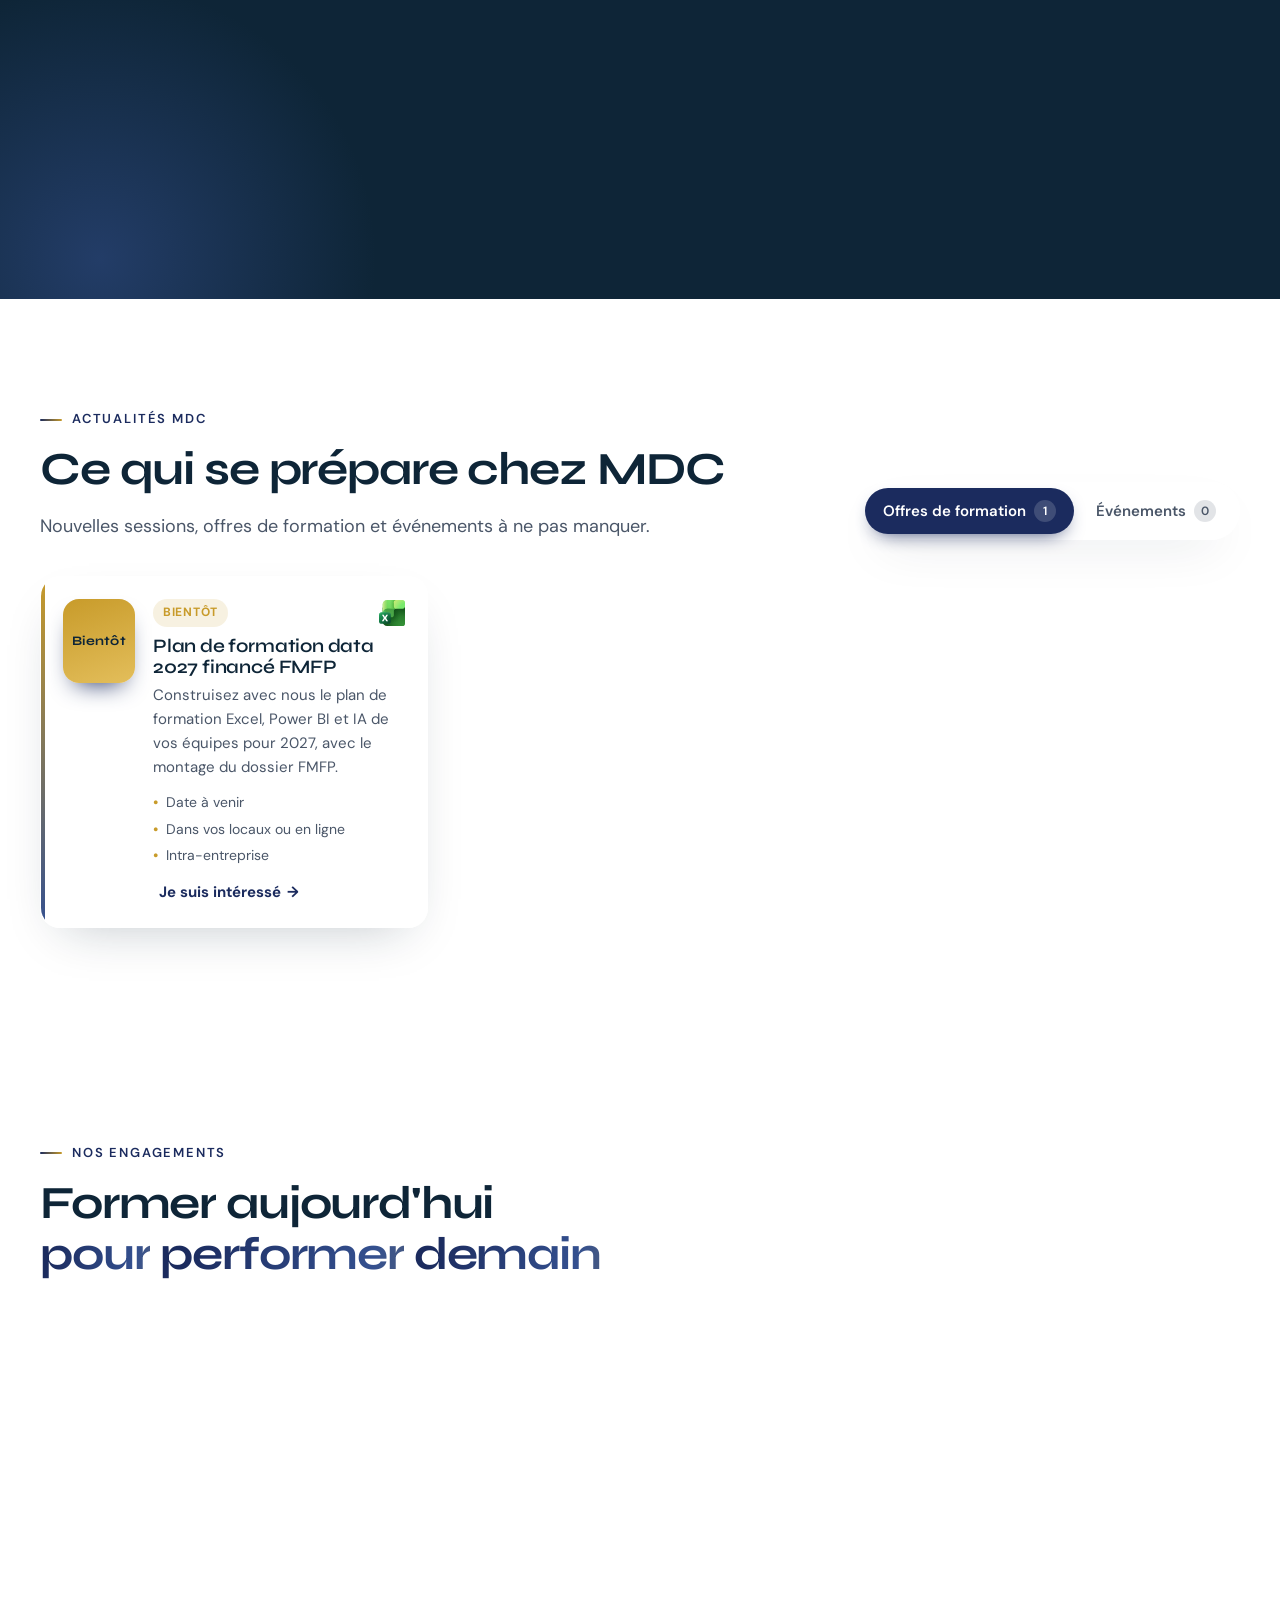
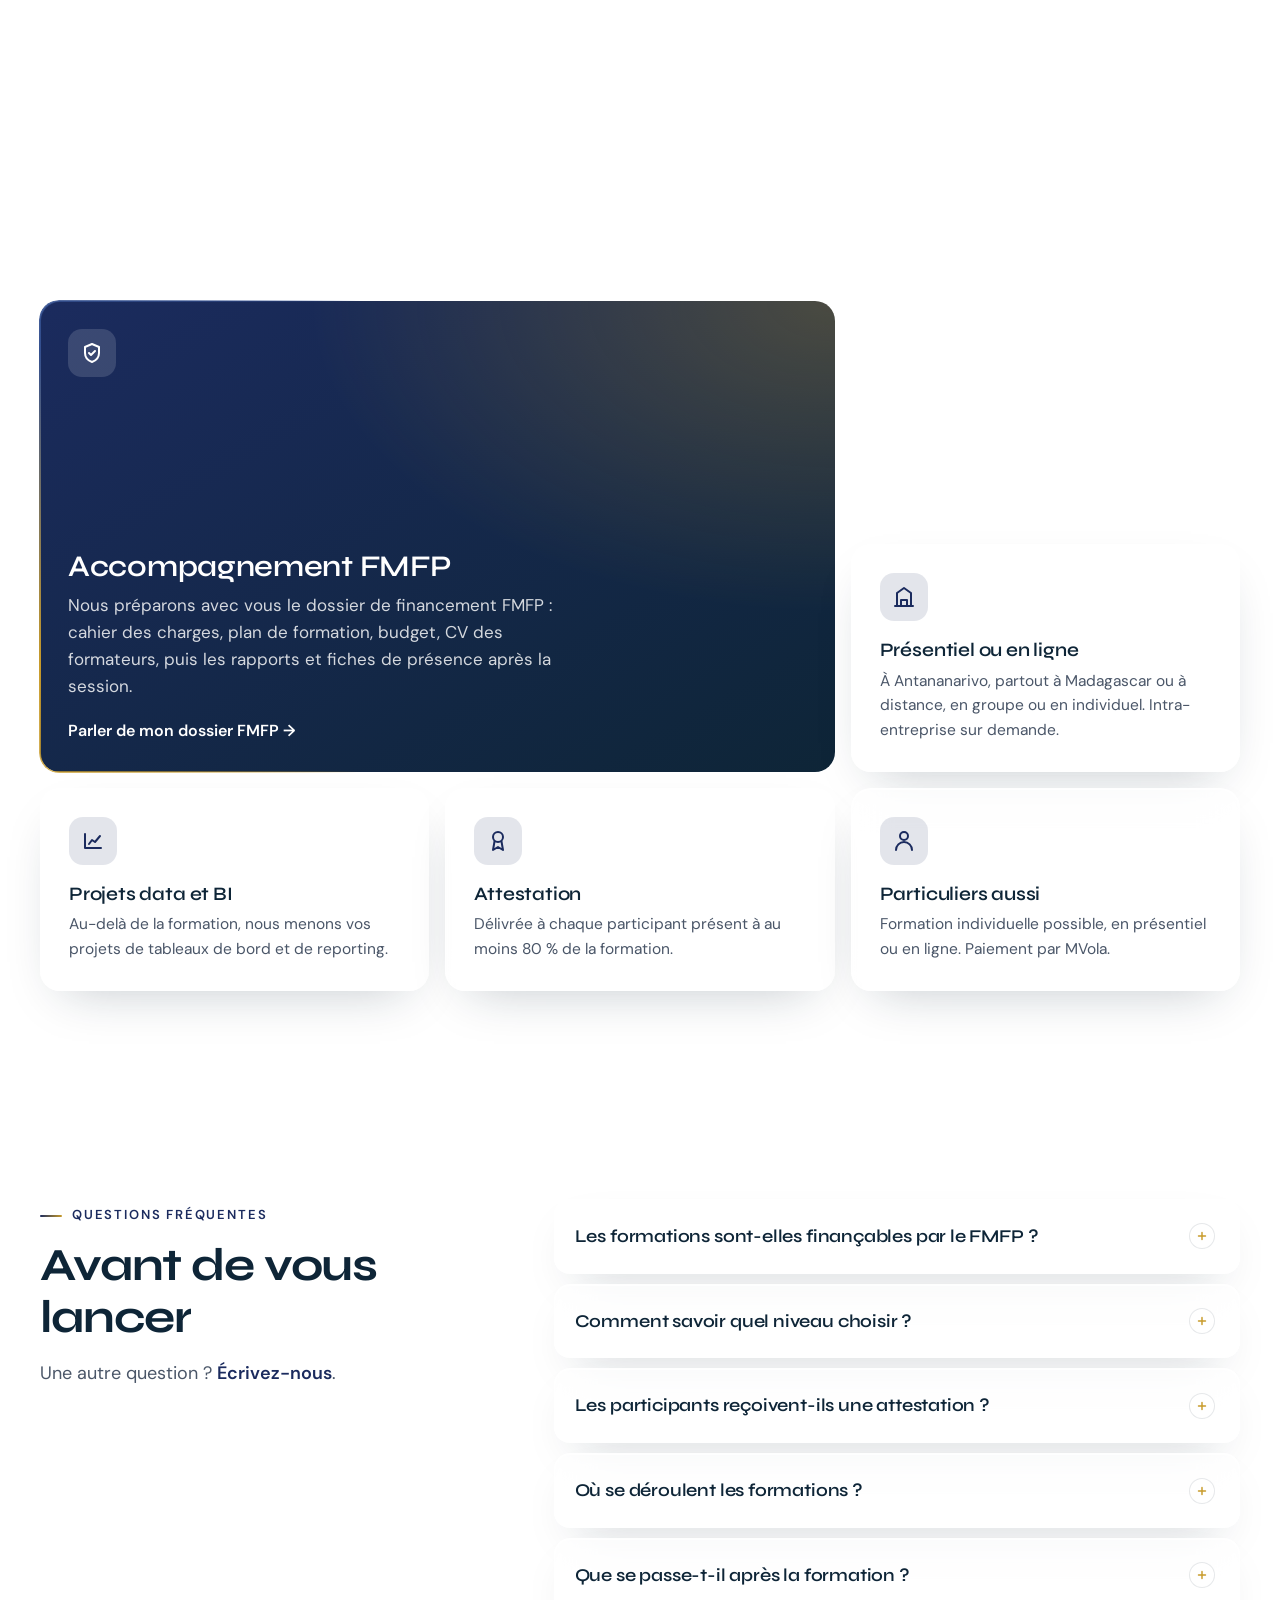
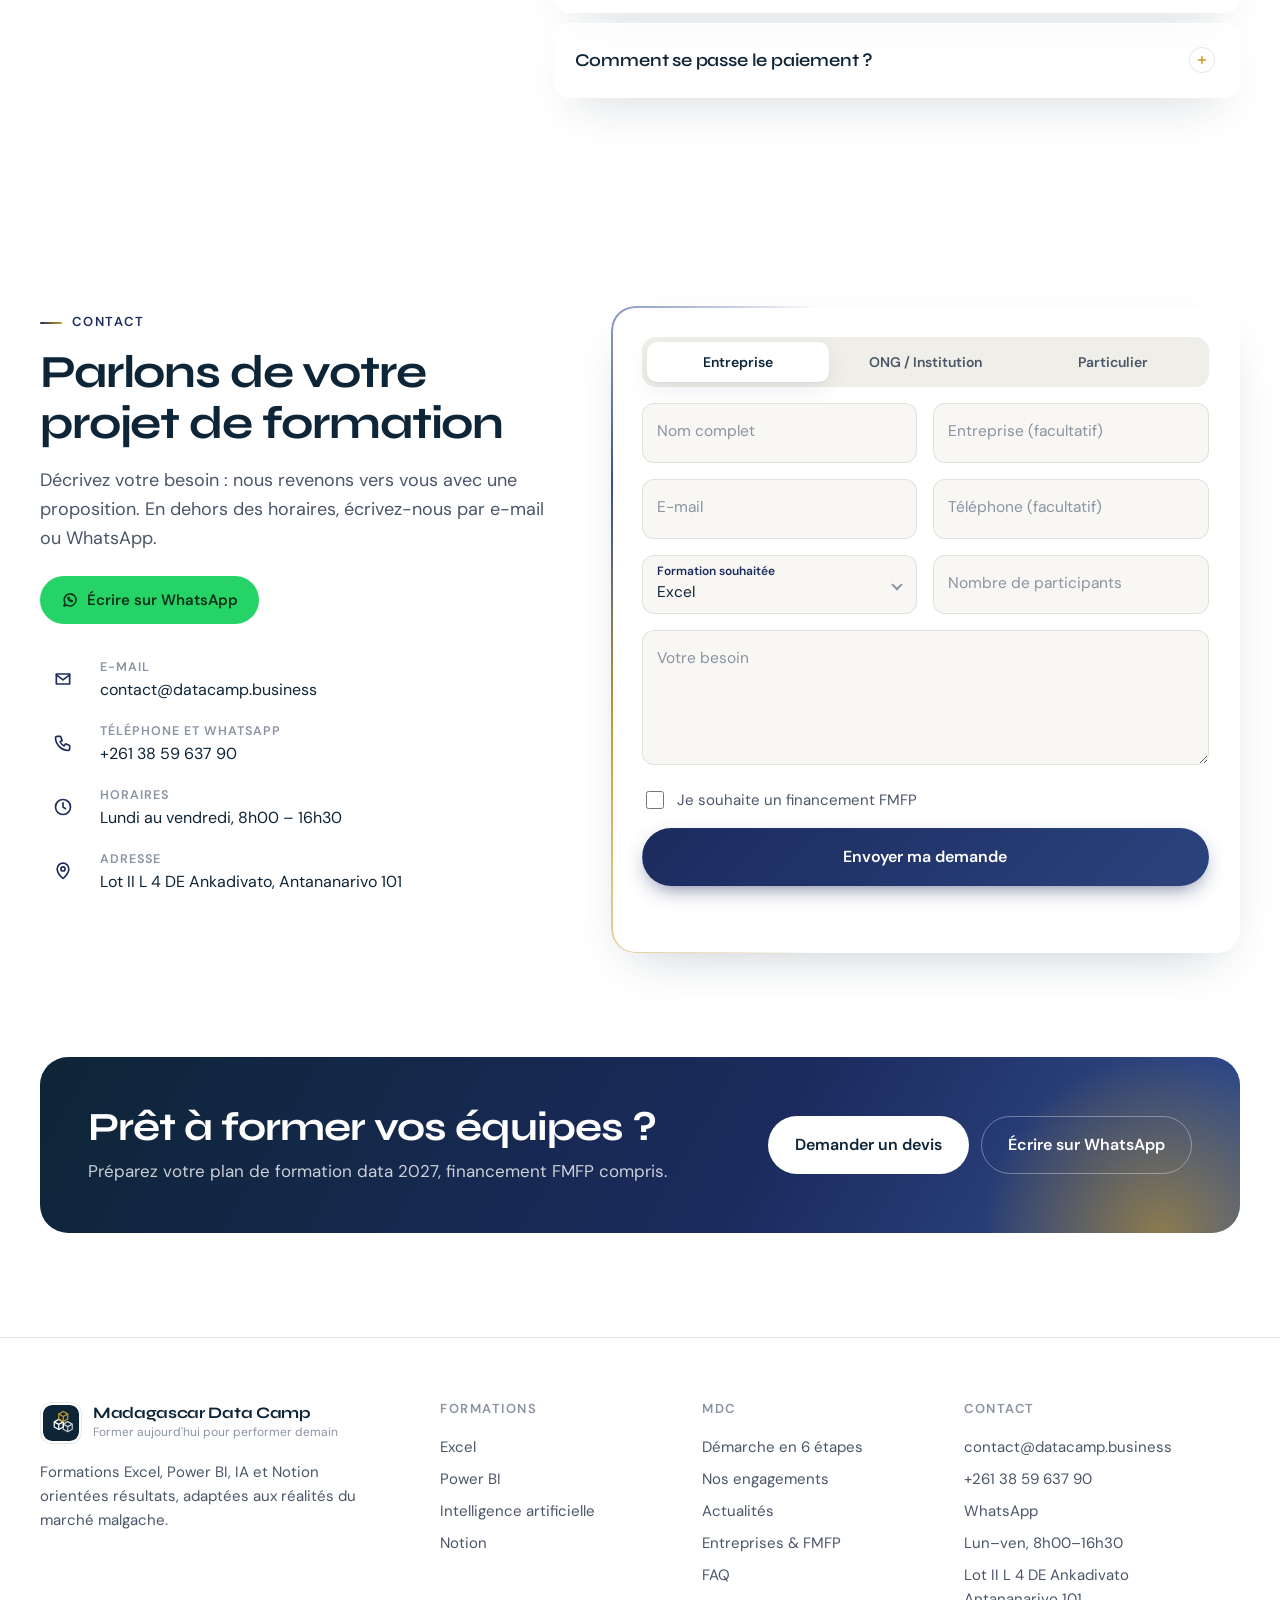
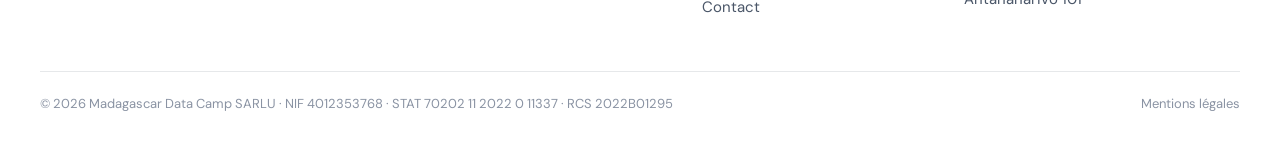
==== commit e4cb3985: "Section Actualités (offres de formation + événements, éditable dans actualites.js), objets 3D sur le" ====
--- a/site/index.html
+++ b/site/index.html
@@ -58,6 +58,7 @@
         <a href="#formations">Formations</a>
         <a href="#methode">Méthode</a>
         <a href="#entreprises">Entreprises &amp; FMFP</a>
+        <a href="#actualites">Actualités</a>
         <a href="#faq">FAQ</a>
         <a href="#contact">Contact</a>
         <a href="#contact" class="btn btn--primary nav__cta" data-subject="Demande de devis">Demander un devis</a>
@@ -233,6 +234,25 @@
       </div>
     </section>
 
+    <!-- ============ ACTUALITÉS (contenu : assets/js/actualites.js) ============ -->
+    <section class="section" id="actualites">
+      <div class="container">
+        <div class="news-head">
+          <div class="section__head reveal">
+            <p class="eyebrow">Actualités MDC</p>
+            <h2>Ce qui se prépare chez MDC</h2>
+            <p class="lead">Nouvelles sessions, offres de formation et événements à ne pas manquer.</p>
+          </div>
+          <div class="seg-tabs reveal" role="tablist" aria-label="Type d'actualité">
+            <button role="tab" class="seg-tab is-active" aria-selected="true" data-news="offres">Offres de formation <span class="seg-tab__n" id="nOffres">0</span></button>
+            <button role="tab" class="seg-tab" aria-selected="false" data-news="evenements">Événements <span class="seg-tab__n" id="nEvents">0</span></button>
+          </div>
+        </div>
+        <div class="news-panel is-active" role="tabpanel" data-news-panel="offres"><div class="news-grid" id="newsOffres"></div></div>
+        <div class="news-panel" role="tabpanel" data-news-panel="evenements" hidden><div class="news-grid" id="newsEvents"></div></div>
+      </div>
+    </section>
+
     <!-- ============ ENGAGEMENTS ============ -->
     <section class="section section--tight" id="engagements">
       <div class="container">
@@ -410,7 +430,7 @@
       </div>
       <div>
         <h4>MDC</h4>
-        <a href="#methode">Démarche en 6 étapes</a><a href="#engagements">Nos engagements</a><a href="#entreprises">Entreprises &amp; FMFP</a><a href="#faq">FAQ</a><a href="#contact">Contact</a>
+        <a href="#methode">Démarche en 6 étapes</a><a href="#engagements">Nos engagements</a><a href="#actualites">Actualités</a><a href="#entreprises">Entreprises &amp; FMFP</a><a href="#faq">FAQ</a><a href="#contact">Contact</a>
       </div>
       <div>
         <h4>Contact</h4>
@@ -446,6 +466,7 @@
   <script src="https://cdnjs.cloudflare.com/ajax/libs/three.js/r128/three.min.js" defer></script>
   <script src="assets/js/scene3d.js" defer></script>
   <script src="assets/js/catalogue.js" defer></script>
+  <script src="assets/js/actualites.js" defer></script>
   <script src="assets/js/main.js" defer></script>
 </body>
 </html>
--- a/site/assets/css/style.css
+++ b/site/assets/css/style.css
@@ -338,12 +338,6 @@
   .tile--wide { grid-column: span 2; grid-row: auto; min-height: 260px; }
   .cards { grid-template-columns: repeat(2, 1fr); }
   .footer__in { grid-template-columns: 1fr 1fr; }
-  .burger { display: flex; }
-  .header__actions { margin-left: auto; }
-  .nav { position: fixed; inset: var(--header-h) 0 auto; flex-direction: column; align-items: stretch; gap: 2px; padding: 16px; background: var(--bg); border-bottom: 1px solid var(--line); box-shadow: var(--shadow-lg); transform: translateY(-12px); opacity: 0; visibility: hidden; transition: transform .35s var(--ease), opacity .25s, visibility .25s; }
-  .nav.is-open { transform: none; opacity: 1; visibility: visible; }
-  .nav a { padding: 14px 16px; font-size: 17px; border-radius: 12px; }
-  .nav__cta { display: inline-flex !important; margin-top: 8px; color: var(--on-primary) !important; }
 }
 @media (max-width: 640px) {
   .section { padding: 72px 0; }
@@ -563,3 +557,56 @@
 .ai-tools img { width: 22px; height: 22px; object-fit: contain; border-radius: 6px; }
 .ai-tools__more { padding-left: 14px !important; color: var(--text-3); }
 @media (max-width: 640px) { .tab__ic { width: 18px; height: 18px; } .modal__logo { top: 22px; right: 70px; width: 36px; height: 36px; } }
+
+/* Actualités */
+.news-head { display: flex; flex-wrap: wrap; align-items: flex-end; justify-content: space-between; gap: 20px; margin-bottom: 36px; }
+.news-head .section__head { margin-bottom: 0; }
+.seg-tabs { display: inline-flex; gap: 4px; padding: 5px; border-radius: 999px; background: var(--glass); border: 1px solid var(--glass-line); box-shadow: var(--glass-shadow); backdrop-filter: blur(16px); -webkit-backdrop-filter: blur(16px); }
+.seg-tab { border: 0; background: none; cursor: pointer; padding: 11px 18px; border-radius: 999px; font-weight: 600; font-size: 15px; color: var(--text-2); display: inline-flex; align-items: center; gap: 8px; transition: background .3s, color .3s; }
+.seg-tab.is-active { background: var(--primary); color: var(--on-primary); box-shadow: 0 8px 20px -10px var(--primary); }
+.seg-tab__n { min-width: 22px; height: 22px; padding: 0 6px; border-radius: 999px; display: inline-grid; place-items: center; font-size: 12px; background: color-mix(in srgb, currentColor 16%, transparent); }
+.news-grid { display: grid; grid-template-columns: repeat(auto-fill, minmax(330px, 1fr)); gap: 18px; }
+.news-panel.is-active .ncard { animation: rise .6s var(--ease) both; }
+.news-panel.is-active .ncard:nth-child(2) { animation-delay: .07s; } .news-panel.is-active .ncard:nth-child(3) { animation-delay: .14s; } .news-panel.is-active .ncard:nth-child(4) { animation-delay: .21s; }
+.ncard { position: relative; display: flex; gap: 18px; padding: 22px; border-radius: var(--radius); background: var(--glass); border: 1px solid var(--glass-line); box-shadow: var(--glass-shadow); backdrop-filter: blur(18px) saturate(150%); -webkit-backdrop-filter: blur(18px) saturate(150%); overflow: hidden; transition: transform .45s var(--ease), box-shadow .45s var(--ease); }
+.ncard::after { content: ""; position: absolute; inset: 0 auto 0 0; width: 4px; background: linear-gradient(var(--accent), var(--primary-2)); }
+.ncard--evenements::after { background: linear-gradient(var(--primary-2), var(--ia)); }
+.ncard:hover { transform: translateY(-6px); box-shadow: var(--shadow-lg); }
+.ncard.is-past { opacity: .6; filter: grayscale(.6); }
+.ncard.is-past:hover { transform: none; }
+.ncard.is-demo { outline: 2px dashed color-mix(in srgb, var(--accent) 60%, transparent); outline-offset: -6px; }
+.nbadge { flex-shrink: 0; width: 72px; height: 84px; border-radius: 16px; display: grid; place-items: center; align-content: center; text-align: center; background: linear-gradient(160deg, var(--primary), var(--primary-2)); color: var(--on-primary); box-shadow: 0 12px 24px -12px var(--primary); }
+.ncard--evenements .nbadge { background: linear-gradient(160deg, #0E2537, #34508F); color: #fff; }
+.nbadge b { font-family: var(--font-title); font-size: 28px; line-height: 1; }
+.nbadge span { font-size: 13px; font-weight: 600; text-transform: uppercase; letter-spacing: .04em; }
+.nbadge small { font-size: 11px; opacity: .75; }
+.nbadge--soon { background: linear-gradient(160deg, var(--accent), var(--accent-2)); color: #0E2537; }
+.nbadge--soon b { font-size: 13px; letter-spacing: .02em; }
+.ncard__body { min-width: 0; display: flex; flex-direction: column; flex: 1; }
+.ncard__top { display: flex; align-items: center; gap: 8px; margin-bottom: 8px; }
+.ncard__top img { margin-left: auto; width: 26px; height: 26px; object-fit: contain; }
+.ncard__tag { font-size: 12px; font-weight: 700; text-transform: uppercase; letter-spacing: .06em; padding: 4px 10px; border-radius: 999px; color: var(--accent); background: color-mix(in srgb, var(--accent) 14%, transparent); }
+.ncard--evenements .ncard__tag { color: var(--primary-2); background: color-mix(in srgb, var(--primary-2) 14%, transparent); }
+.ncard__demo { font-size: 11px; font-weight: 700; padding: 3px 8px; border-radius: 6px; background: var(--accent); color: #0E2537; }
+.ncard h3 { font-size: 19px; margin-bottom: 6px; }
+.ncard p { color: var(--text-2); font-size: 15px; }
+.ncard__meta { list-style: none; padding: 0; margin: 12px 0 0; display: grid; gap: 4px; font-size: 14px; color: var(--text-2); }
+.ncard__meta li::before { content: "•"; color: var(--accent); margin-right: 8px; font-weight: 700; }
+.ncard__prix { margin-top: 10px; font-family: var(--font-title); font-weight: 700; color: var(--text) !important; }
+.ncard__cta { margin-top: auto; padding-top: 14px; align-self: flex-start; border: 0; background: none; cursor: pointer; font-weight: 700; font-size: 15px; color: var(--primary); display: inline-flex; gap: 6px; }
+.ncard__cta span { transition: transform .3s var(--ease); }
+.ncard__cta:hover span { transform: translateX(5px); }
+.nempty { grid-column: 1 / -1; padding: 40px; border-radius: var(--radius); text-align: center; background: var(--glass); border: 1px dashed color-mix(in srgb, var(--primary) 35%, transparent); backdrop-filter: blur(16px); -webkit-backdrop-filter: blur(16px); }
+.nempty b { font-family: var(--font-title); font-size: 20px; display: block; margin-bottom: 6px; }
+.nempty p { color: var(--text-2); margin-bottom: 18px; }
+@media (max-width: 640px) { .news-grid { grid-template-columns: 1fr; } .ncard { padding: 18px; gap: 14px; } .nbadge { width: 60px; height: 72px; } .seg-tabs { width: 100%; } .seg-tab { flex: 1; justify-content: center; padding: 10px 8px; font-size: 14px; } }
+@media (max-width: 1240px) and (min-width: 1101px) { .nav a { padding: 8px 10px; font-size: 14px; } }
+
+@media (max-width: 1100px) {
+  .burger { display: flex; }
+  .header__actions { margin-left: auto; }
+  .nav { position: fixed; inset: var(--header-h) 0 auto; flex-direction: column; align-items: stretch; gap: 2px; padding: 16px; background: var(--bg); border-bottom: 1px solid var(--line); box-shadow: var(--shadow-lg); transform: translateY(-12px); opacity: 0; visibility: hidden; transition: transform .35s var(--ease), opacity .25s, visibility .25s; }
+  .nav.is-open { transform: none; opacity: 1; visibility: visible; }
+  .nav a { padding: 14px 16px; font-size: 17px; border-radius: 12px; }
+  .nav__cta { display: inline-flex !important; margin-top: 8px; color: var(--on-primary) !important; }
+}
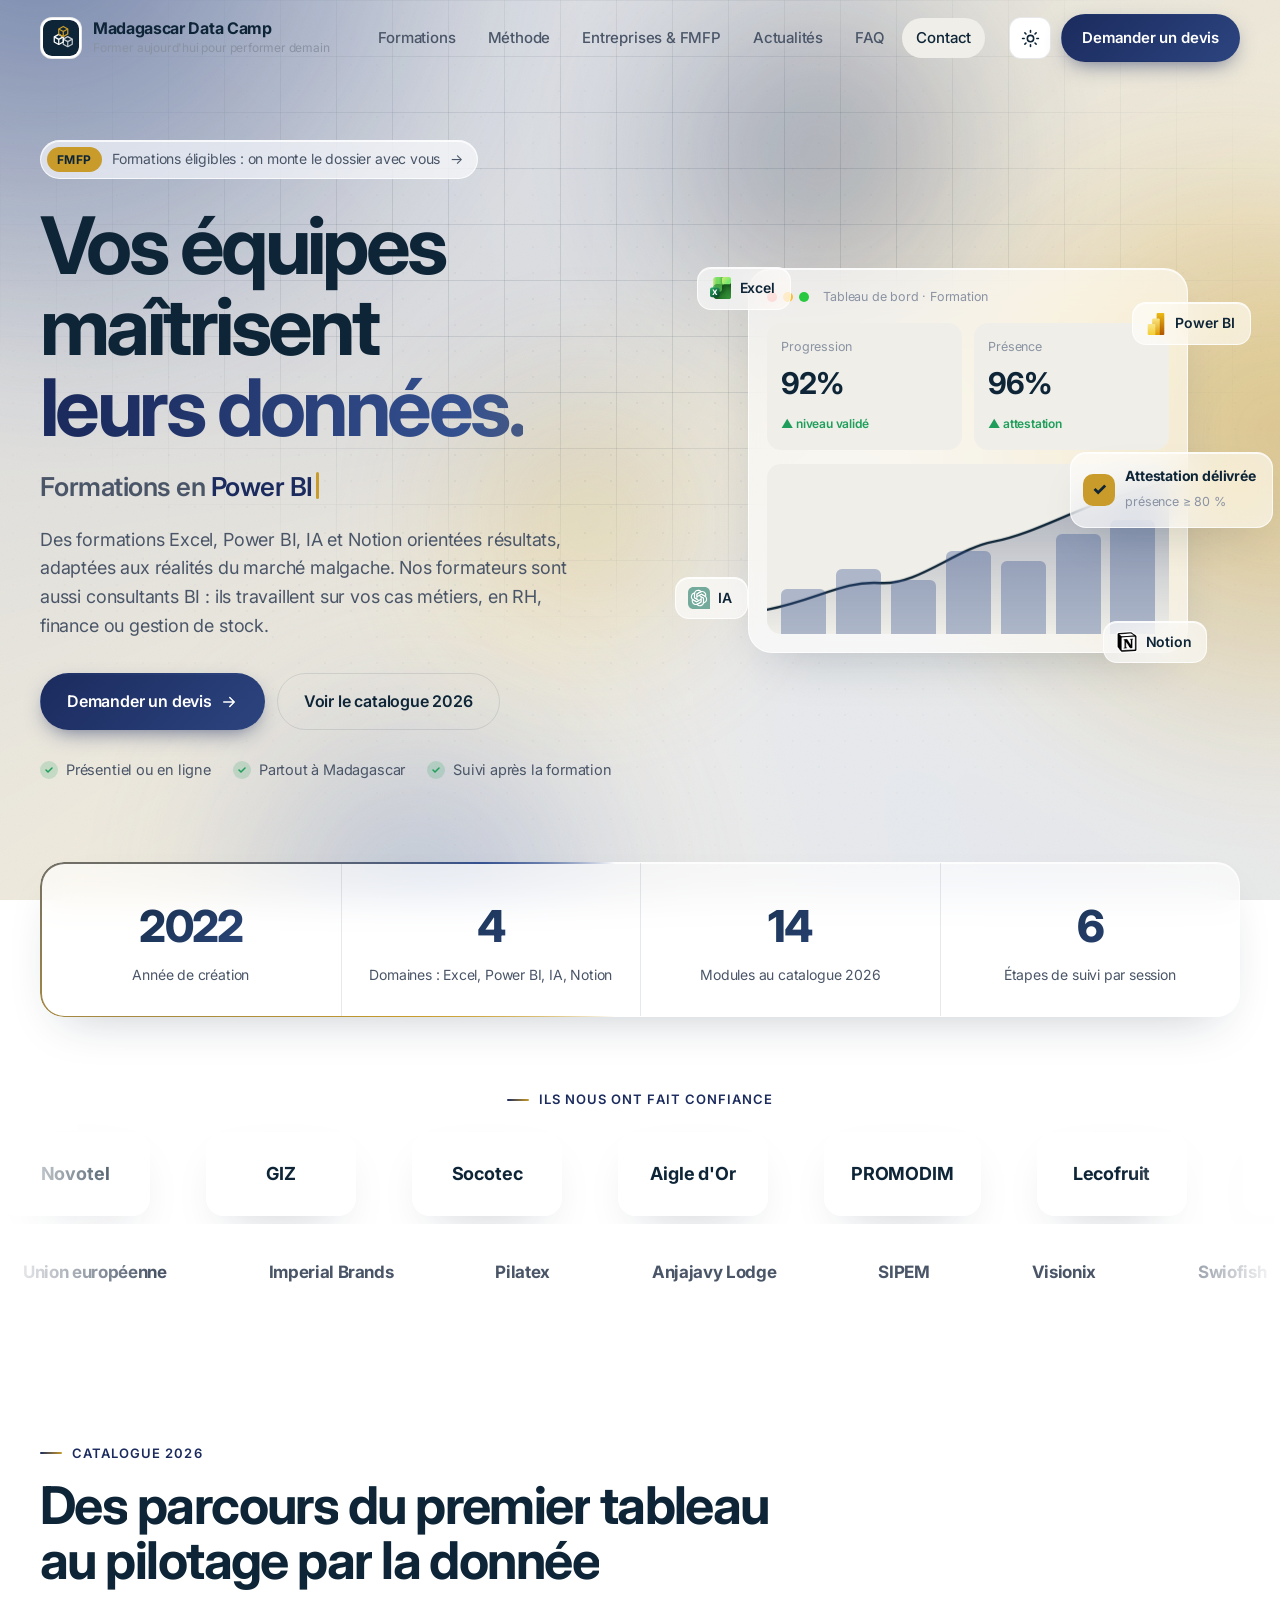
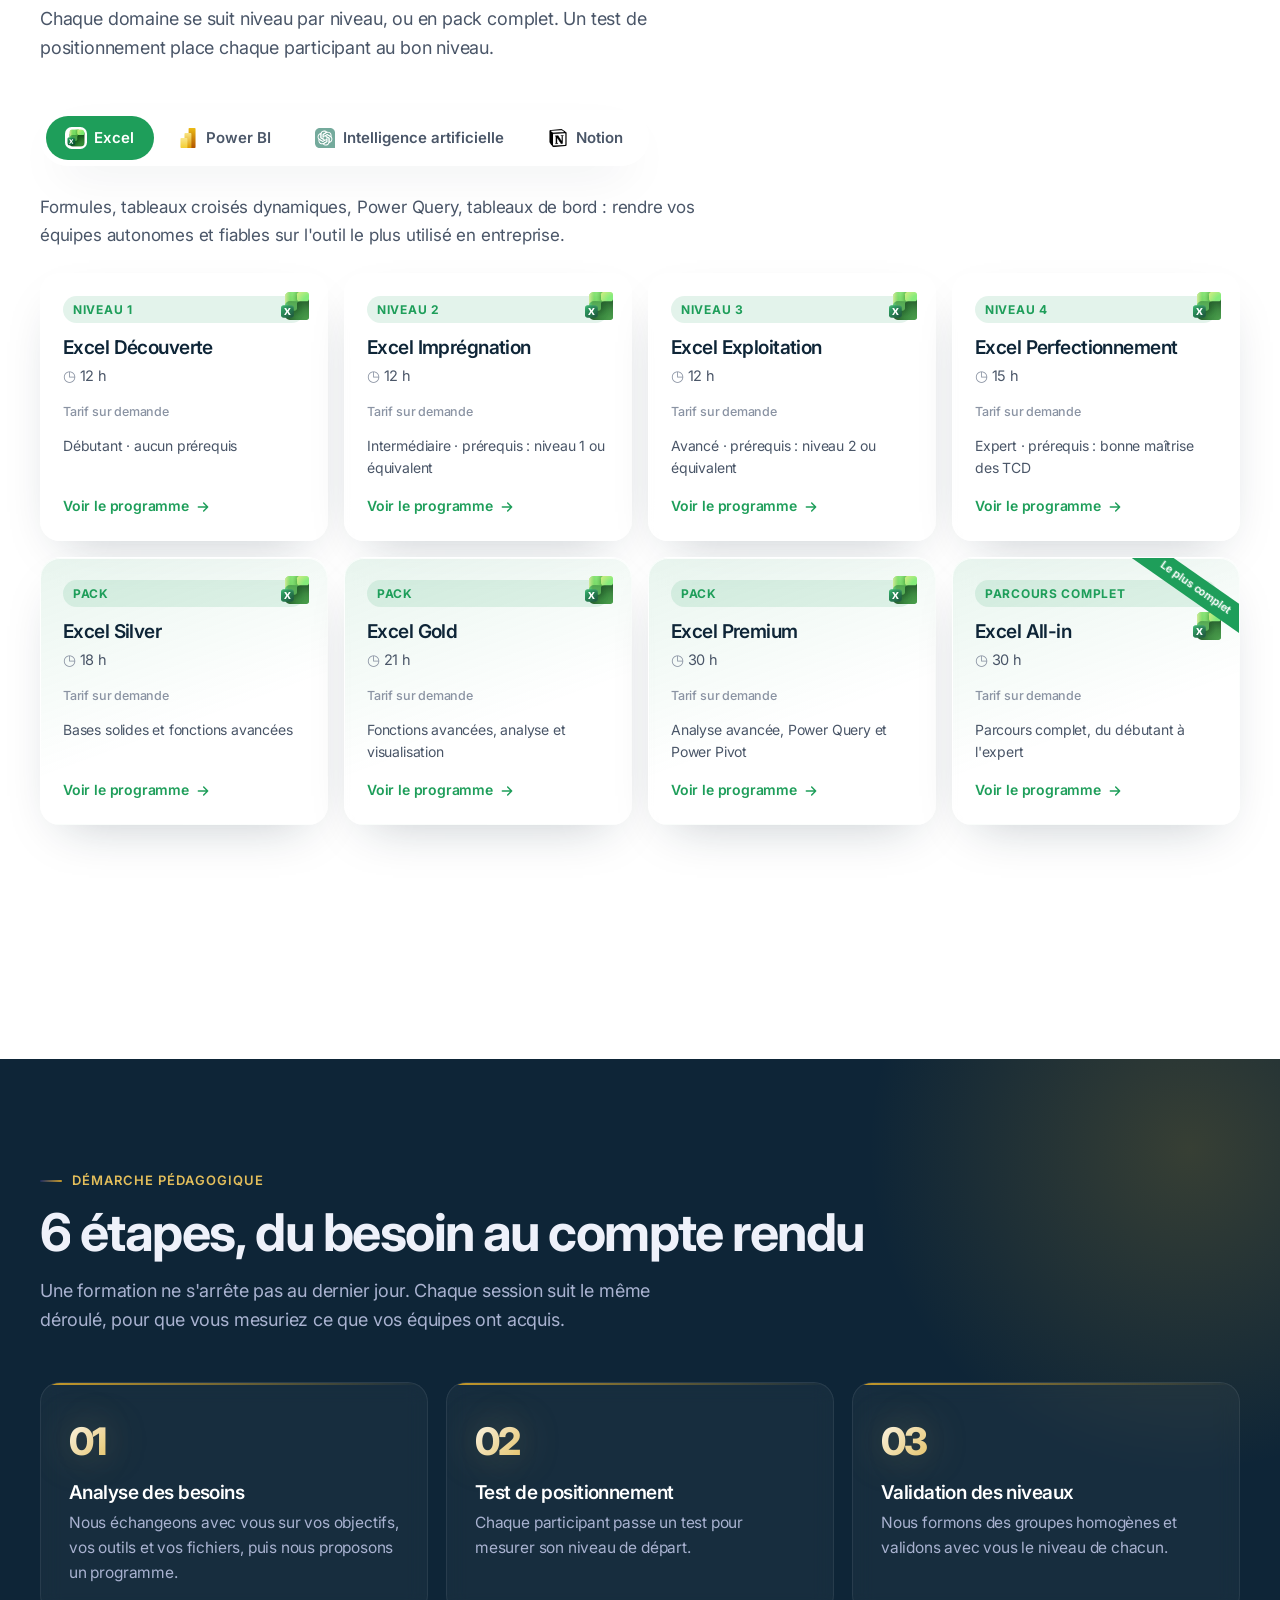
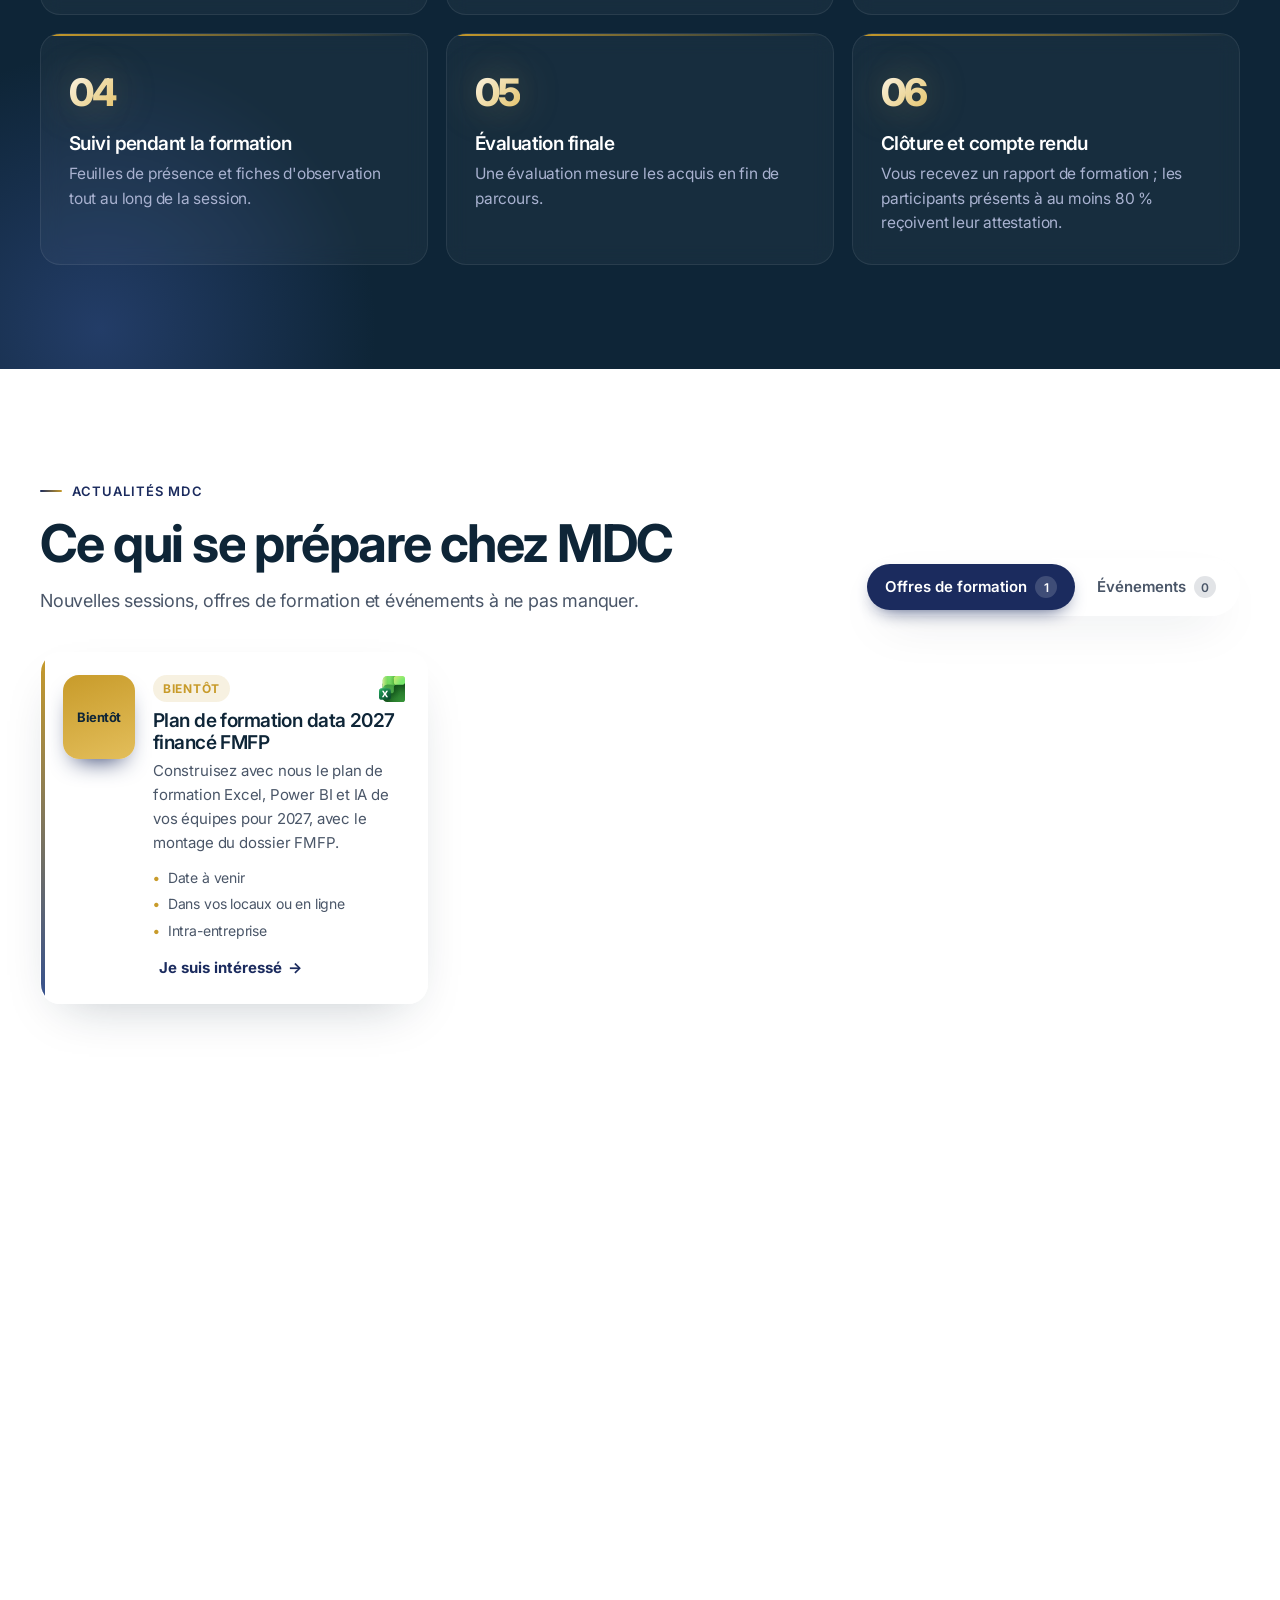
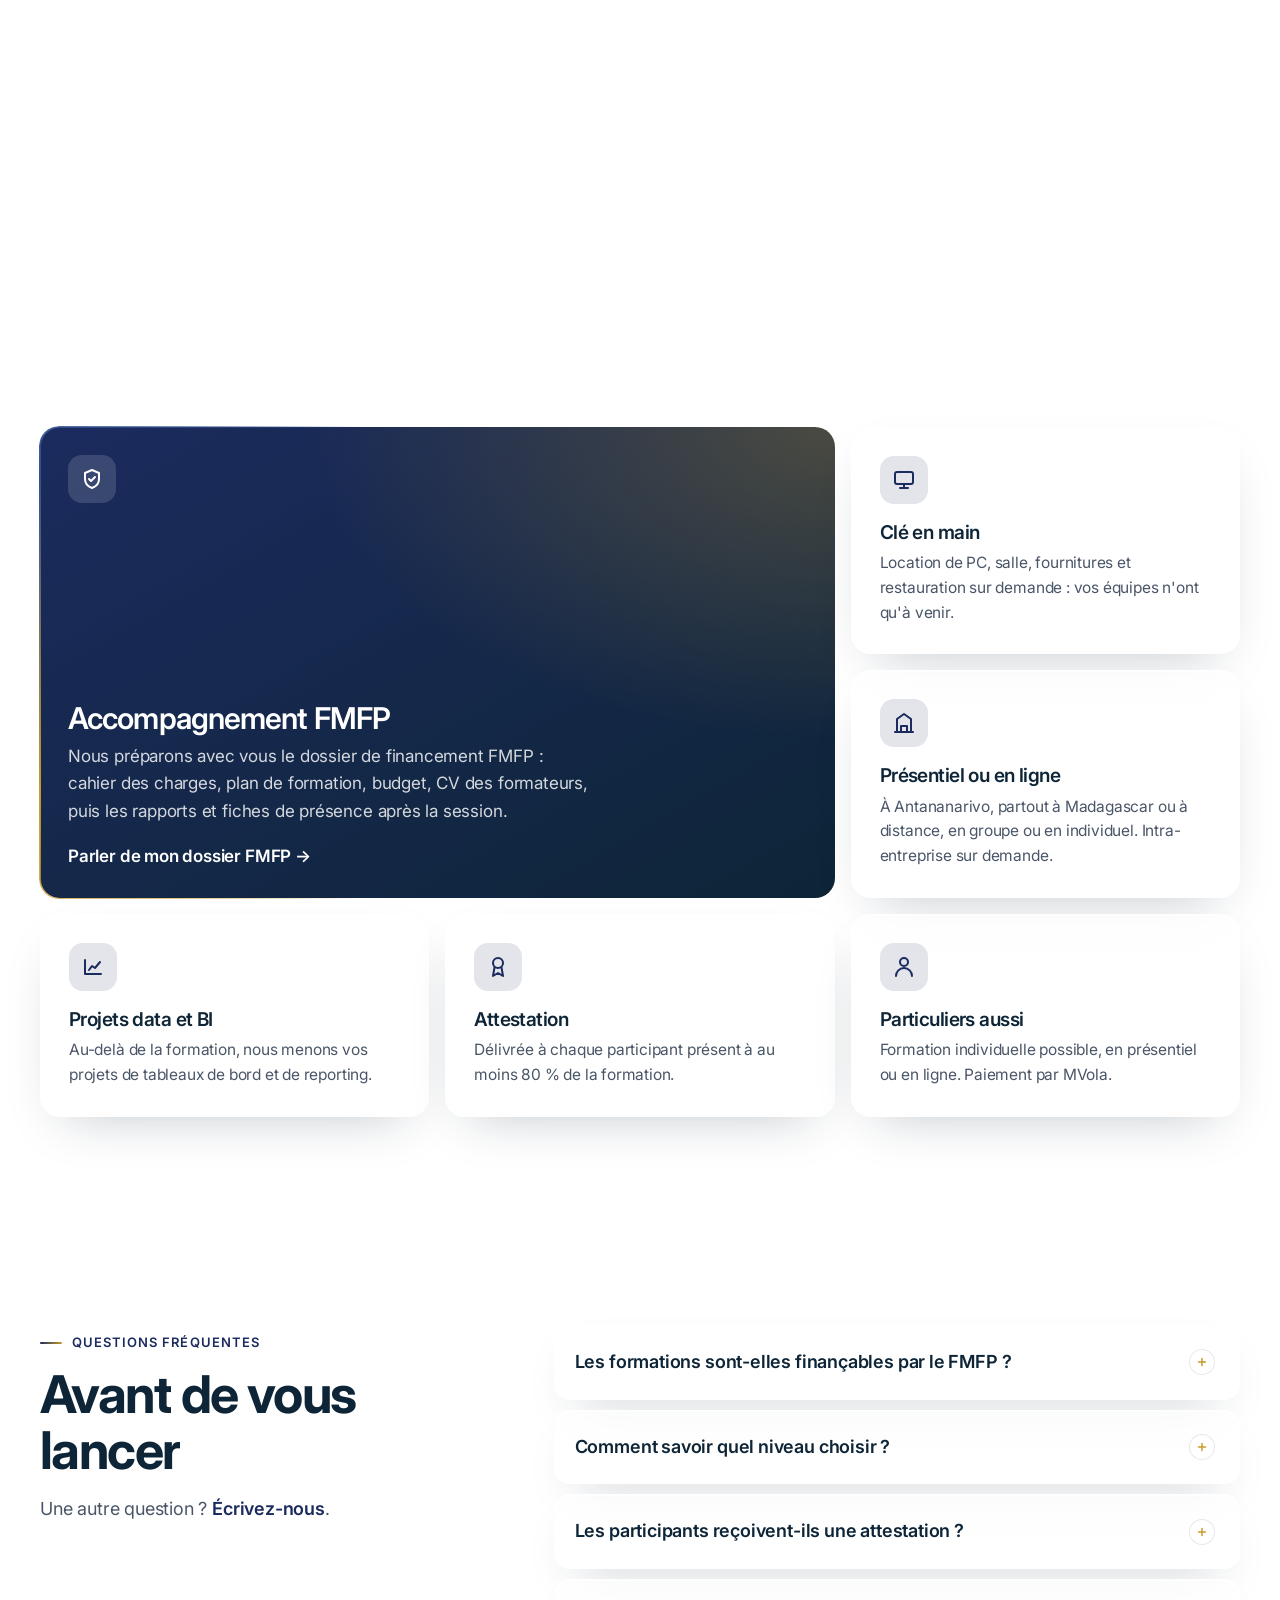
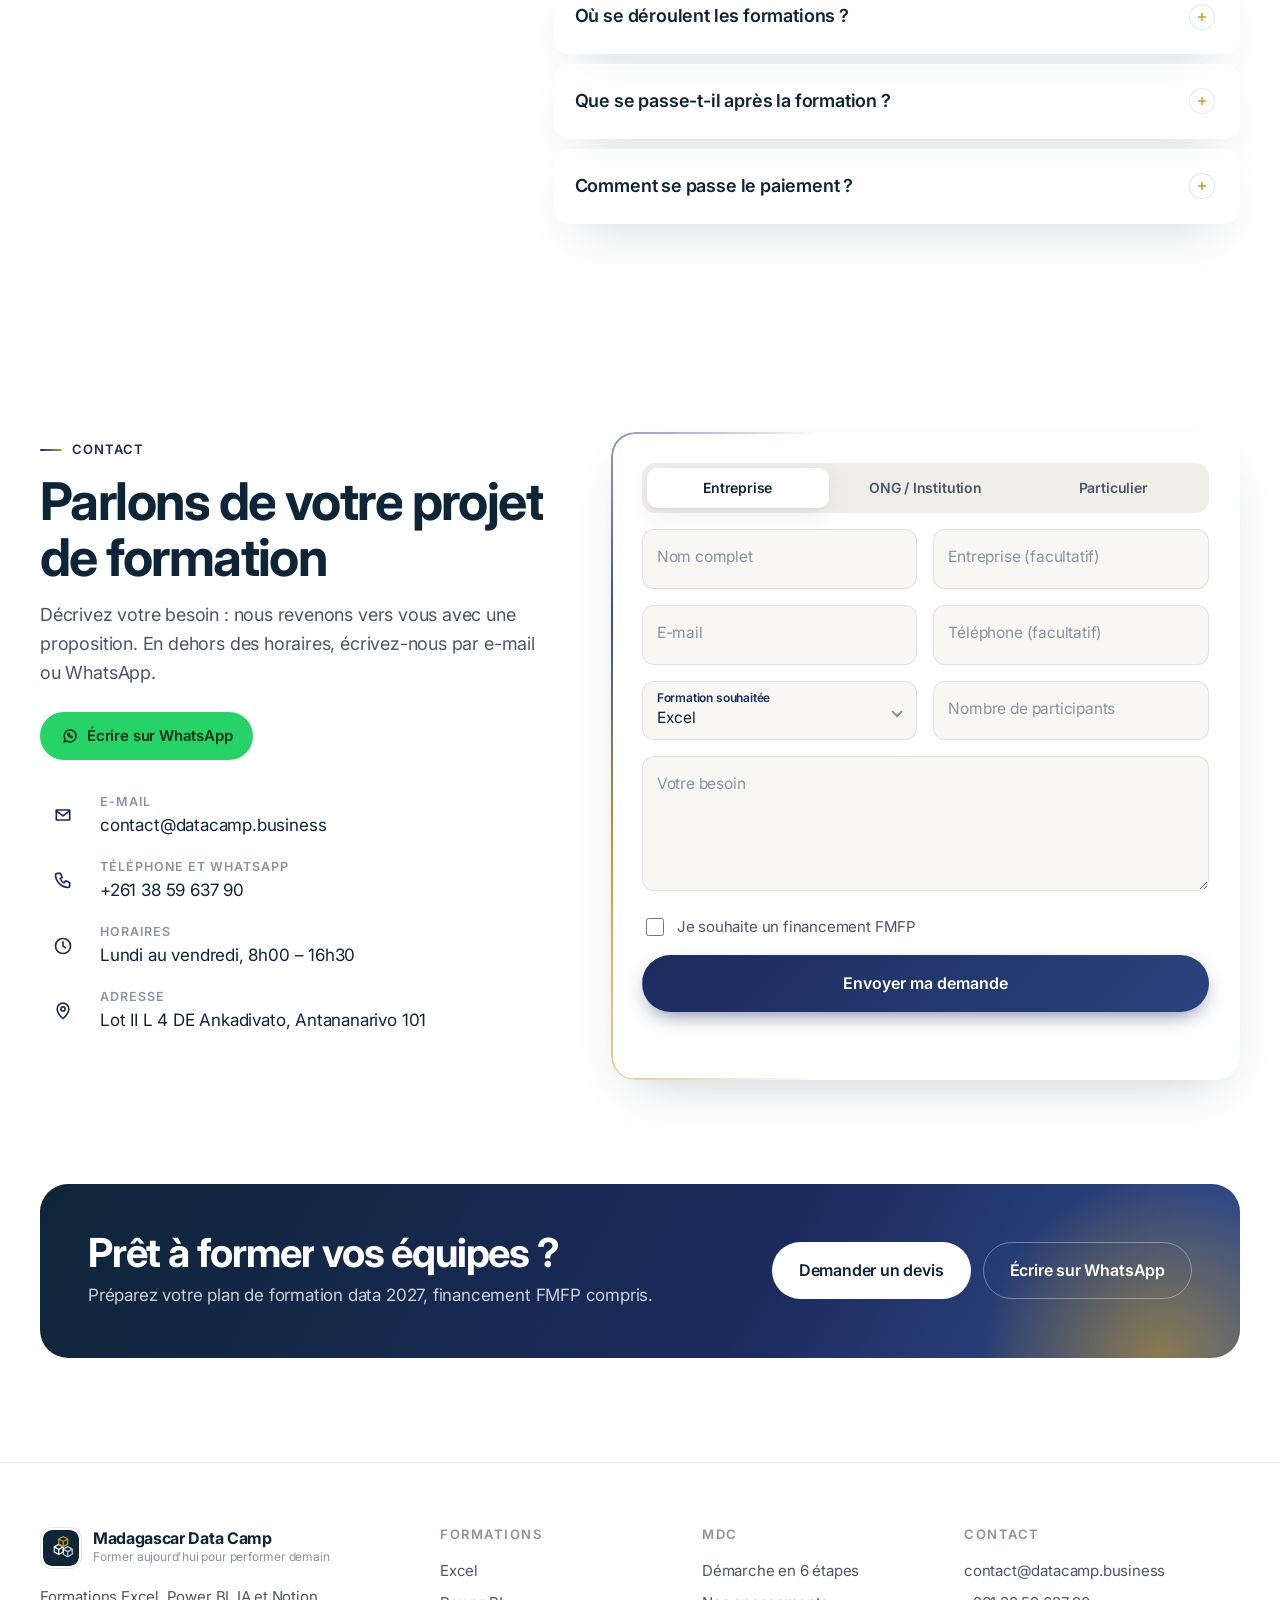
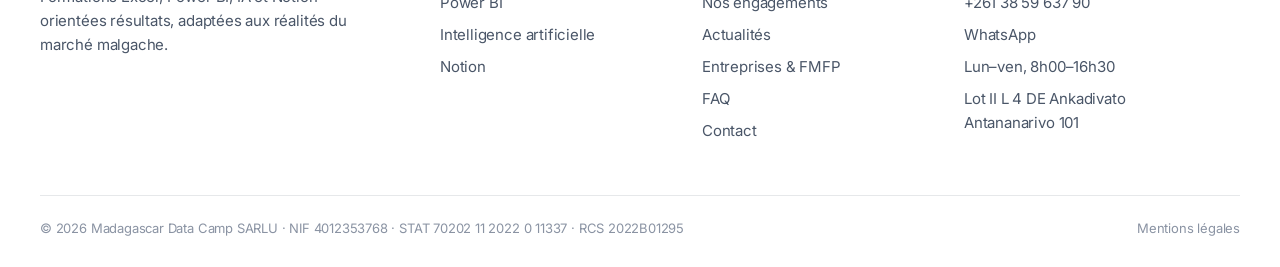
==== commit 85421152: "Suppression du fond 3D et des personnages ; fond en dégradés animés en continu (style Apple) ; polic" ====
--- a/site/index.html
+++ b/site/index.html
@@ -15,7 +15,7 @@
   <link rel="icon" href="assets/img/logo.svg" type="image/svg+xml">
   <link rel="preconnect" href="https://fonts.googleapis.com">
   <link rel="preconnect" href="https://fonts.gstatic.com" crossorigin>
-  <link href="https://fonts.googleapis.com/css2?family=DM+Sans:opsz,wght@9..40,400;9..40,500;9..40,600;9..40,700&family=Syne:wght@600;700;800&display=swap" rel="stylesheet">
+  <link href="https://fonts.googleapis.com/css2?family=Inter:opsz,wght@14..32,400..800&display=swap" rel="stylesheet">
   <link rel="stylesheet" href="assets/css/style.css">
   <script>
     // Applique le thème avant l'affichage pour éviter un flash
@@ -42,7 +42,7 @@
   </script>
 </head>
 <body>
-  <div class="ambient" aria-hidden="true"><div class="ambient__orbs"><span class="orb o1"></span><span class="orb o2"></span><span class="orb o3"></span><span class="orb o4"></span></div><div class="grain"></div></div>
+  <div class="ambient" aria-hidden="true"><div class="ambient__orbs"><span class="orb o1"></span><span class="orb o2"></span><span class="orb o3"></span><span class="orb o4"></span><span class="orb o5"></span></div><div class="aurora"></div><div class="grain"></div></div>
   <div class="cursor-glow" aria-hidden="true"></div>
   <a class="skip" href="#main">Aller au contenu</a>
   <div class="progress" aria-hidden="true"><span></span></div>
@@ -463,8 +463,6 @@
   </dialog>
 
   <a href="#top" class="totop" aria-label="Revenir en haut"><svg viewBox="0 0 24 24" aria-hidden="true"><path d="M12 19V5M6 11l6-6 6 6"/></svg></a>
-  <script src="https://cdnjs.cloudflare.com/ajax/libs/three.js/r128/three.min.js" defer></script>
-  <script src="assets/js/scene3d.js" defer></script>
   <script src="assets/js/catalogue.js" defer></script>
   <script src="assets/js/actualites.js" defer></script>
   <script src="assets/js/main.js" defer></script>
--- a/site/assets/css/style.css
+++ b/site/assets/css/style.css
@@ -17,8 +17,8 @@
   --shadow: 0 1px 2px rgba(11,21,51,.05), 0 8px 24px rgba(11,21,51,.07);
   --shadow-lg: 0 30px 70px -20px rgba(11,21,51,.28);
   --radius: 20px; --radius-sm: 12px;
-  --font: "DM Sans", system-ui, -apple-system, "Segoe UI", Roboto, sans-serif;
-  --font-title: "Syne", "DM Sans", system-ui, sans-serif;
+  --font: -apple-system, BlinkMacSystemFont, "SF Pro Text", "Inter", "Segoe UI", Roboto, sans-serif;
+  --font-title: -apple-system, BlinkMacSystemFont, "SF Pro Display", "Inter", "Segoe UI", Roboto, sans-serif;
   --ease: cubic-bezier(.22, 1, .36, 1);
   --header-h: 76px;
   color-scheme: light;
@@ -538,9 +538,6 @@
 .marquee__track .name-pill { flex-shrink: 0; padding: 12px 22px; border-radius: 999px; font-family: var(--font-title); font-weight: 700; font-size: 17px; color: var(--text-2); background: var(--glass); border: 1px solid var(--glass-line); backdrop-filter: blur(14px); -webkit-backdrop-filter: blur(14px); transition: color .25s, transform .3s var(--ease); white-space: nowrap; }
 .marquee__track .name-pill:hover { color: var(--primary); transform: translateY(-3px); }
 
-/* Fond 3D */
-.scene3d { position: absolute; inset: 0; width: 100%; height: 100%; display: block; opacity: .92; animation: fade 1.6s ease both; }
-:root[data-theme="dark"] .scene3d { opacity: .8; }
 
 /* Logos des logiciels */
 .chip img { width: 22px; height: 22px; object-fit: contain; }
@@ -610,3 +607,38 @@
   .nav a { padding: 14px 16px; font-size: 17px; border-radius: 12px; }
   .nav__cta { display: inline-flex !important; margin-top: 8px; color: var(--on-primary) !important; }
 }
+
+/* =========================================================
+   FOND ANIMÉ (style Apple) : dégradés fluides en mouvement continu
+   ========================================================= */
+body { font-size: 17px; letter-spacing: -.011em; }
+h1, h2, h3, h4 { letter-spacing: -.03em; }
+h2 { font-weight: 700; font-size: clamp(32px, 4.6vw, 52px); line-height: 1.07; }
+.hero h1 { font-size: clamp(42px, 6.2vw, 80px) !important; font-weight: 700 !important; letter-spacing: -.045em !important; line-height: 1.02; }
+.hero__type { font-weight: 600; letter-spacing: -.02em; }
+.stat b, .step__n, .value__n, .nbadge b { letter-spacing: -.04em; }
+.eyebrow { letter-spacing: .08em; font-size: 13px; }
+
+.ambient__orbs { inset: 0; transition: none; }
+.orb { filter: blur(60px); opacity: .85; mix-blend-mode: normal; will-change: transform, border-radius; }
+.o1 { width: 60vmax; height: 60vmax; top: -25vmax; left: -15vmax; right: auto; background: radial-gradient(circle at 30% 30%, rgba(52,80,143,.75), rgba(52,80,143,0) 65%); animation: flowA 16s ease-in-out infinite alternate, morph 9s ease-in-out infinite; }
+.o2 { width: 50vmax; height: 50vmax; top: 20vh; left: auto; right: -20vmax; background: radial-gradient(circle at 60% 40%, rgba(200,155,42,.6), rgba(200,155,42,0) 65%); animation: flowB 19s ease-in-out infinite alternate, morph 11s ease-in-out infinite reverse; }
+.o3 { width: 45vmax; height: 45vmax; top: auto; bottom: -22vmax; left: 10vw; right: auto; background: radial-gradient(circle, rgba(111,143,224,.6), rgba(111,143,224,0) 65%); animation: flowC 22s ease-in-out infinite alternate, morph 13s ease-in-out infinite; }
+.o4 { width: 32vmax; height: 32vmax; top: 35vh; left: 30vw; background: radial-gradient(circle, rgba(227,190,91,.45), rgba(227,190,91,0) 65%); animation: flowD 14s ease-in-out infinite alternate, morph 8s ease-in-out infinite reverse; }
+.o5 { width: 38vmax; height: 38vmax; top: -10vh; left: 45vw; background: radial-gradient(circle, rgba(27,43,94,.45), rgba(27,43,94,0) 65%); animation: flowB 25s ease-in-out infinite alternate-reverse, morph 12s ease-in-out infinite; }
+@keyframes flowA { 0% { transform: translate(0,0) rotate(0); } 33% { transform: translate(25vw, 15vh) rotate(60deg); } 66% { transform: translate(10vw, 40vh) rotate(120deg); } 100% { transform: translate(35vw, 5vh) rotate(180deg); } }
+@keyframes flowB { 0% { transform: translate(0,0) scale(1); } 50% { transform: translate(-30vw, 25vh) scale(1.2); } 100% { transform: translate(-10vw, -10vh) scale(.9); } }
+@keyframes flowC { 0% { transform: translate(0,0) scale(1); } 50% { transform: translate(35vw, -30vh) scale(1.15); } 100% { transform: translate(55vw, -5vh) scale(.95); } }
+@keyframes flowD { 0% { transform: translate(0,0) scale(.9); } 50% { transform: translate(-20vw, 20vh) scale(1.3); } 100% { transform: translate(15vw, -20vh) scale(1); } }
+@keyframes morph { 0%, 100% { border-radius: 42% 58% 70% 30% / 45% 45% 55% 55%; } 33% { border-radius: 70% 30% 46% 54% / 30% 39% 61% 70%; } 66% { border-radius: 30% 70% 38% 62% / 58% 64% 36% 42%; } }
+/* Halo tournant façon « Apple Intelligence » */
+.aurora { position: absolute; left: 50%; top: 50%; width: 140vmax; height: 140vmax; margin: -70vmax 0 0 -70vmax; opacity: .22; filter: blur(90px);
+  background: conic-gradient(from 0deg, #34508F, #C89B2A, #6F8FE0, #E3BE5B, #1B2B5E, #34508F); animation: spinAurora 40s linear infinite; }
+@keyframes spinAurora { to { transform: rotate(360deg); } }
+:root[data-theme="dark"] .aurora { opacity: .3; }
+:root[data-theme="dark"] .orb { opacity: .7; }
+@media (max-width: 640px) { .orb { filter: blur(45px); } .aurora { filter: blur(60px); } }
+@media (prefers-reduced-motion: reduce) { .orb, .aurora { animation: none !important; } }
+.aurora { opacity: .14; }
+.grain { opacity: .035; }
+.ambient::after { opacity: .5; }
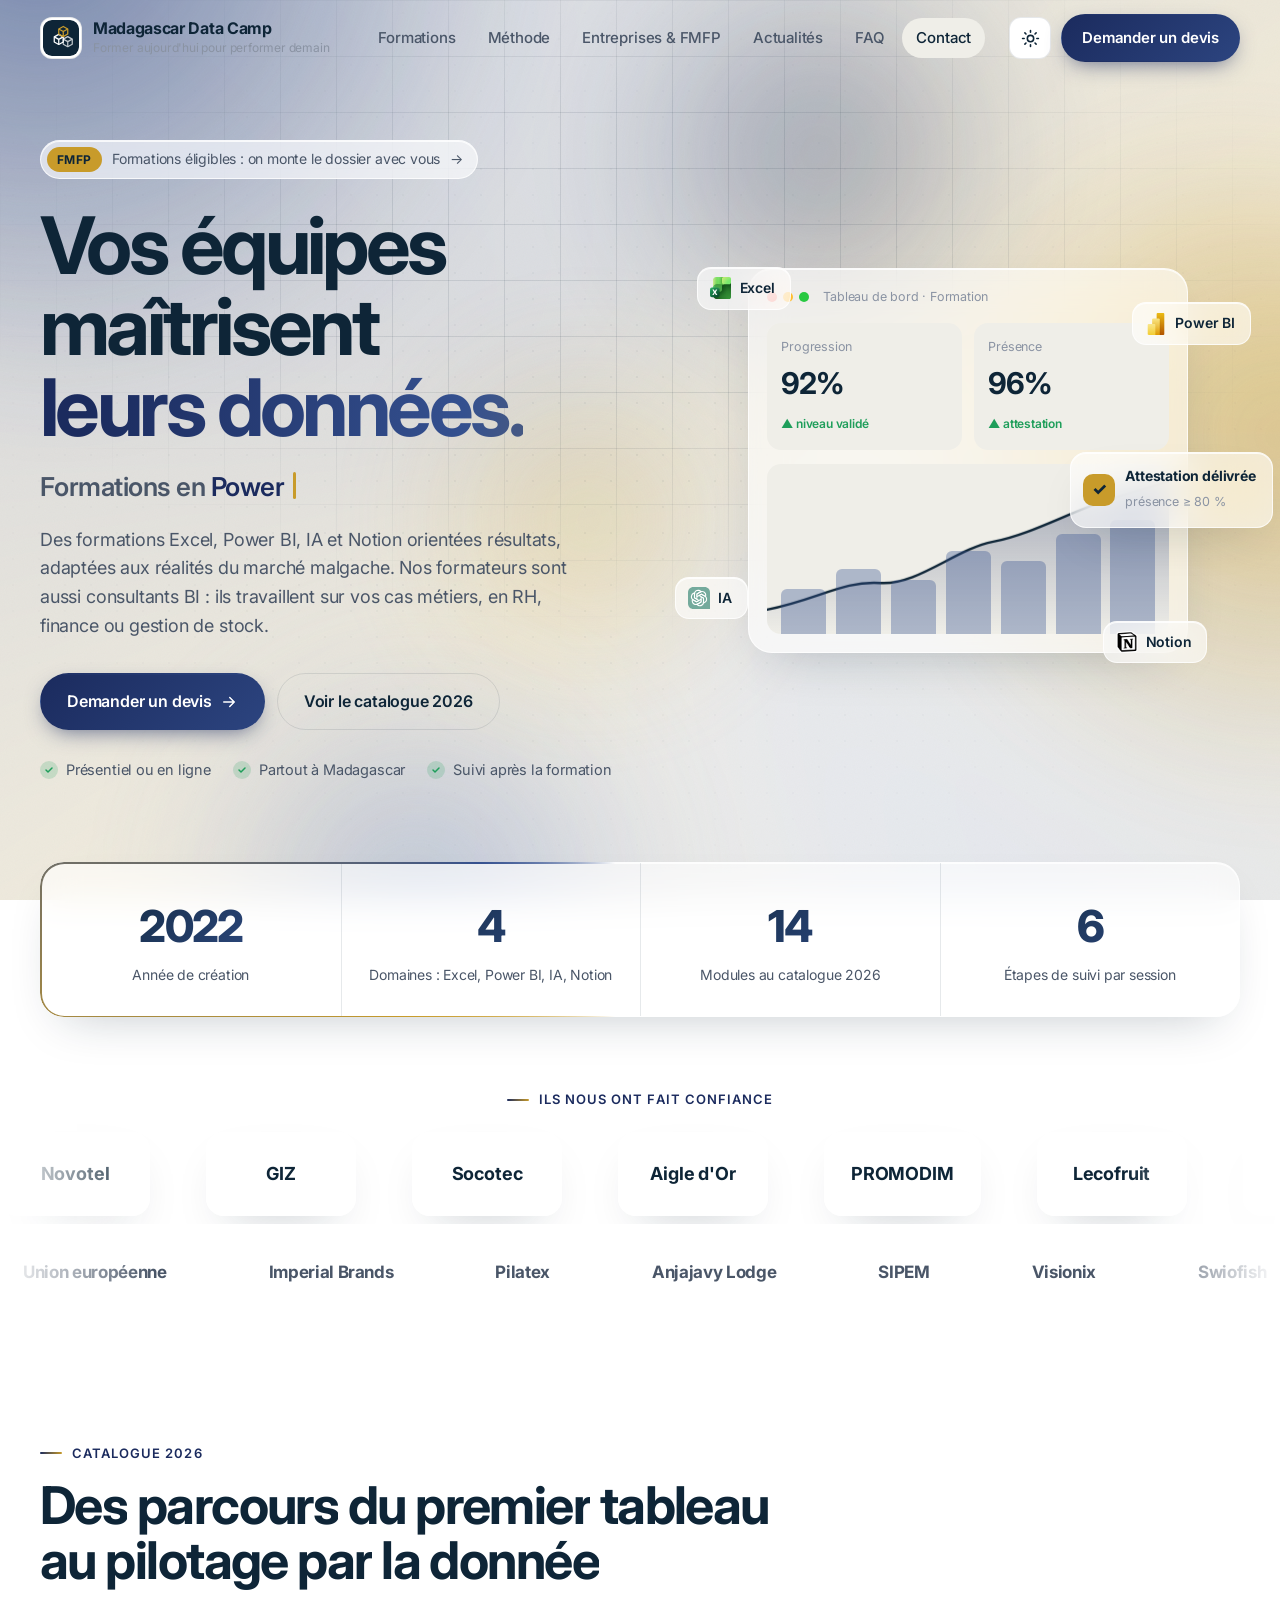
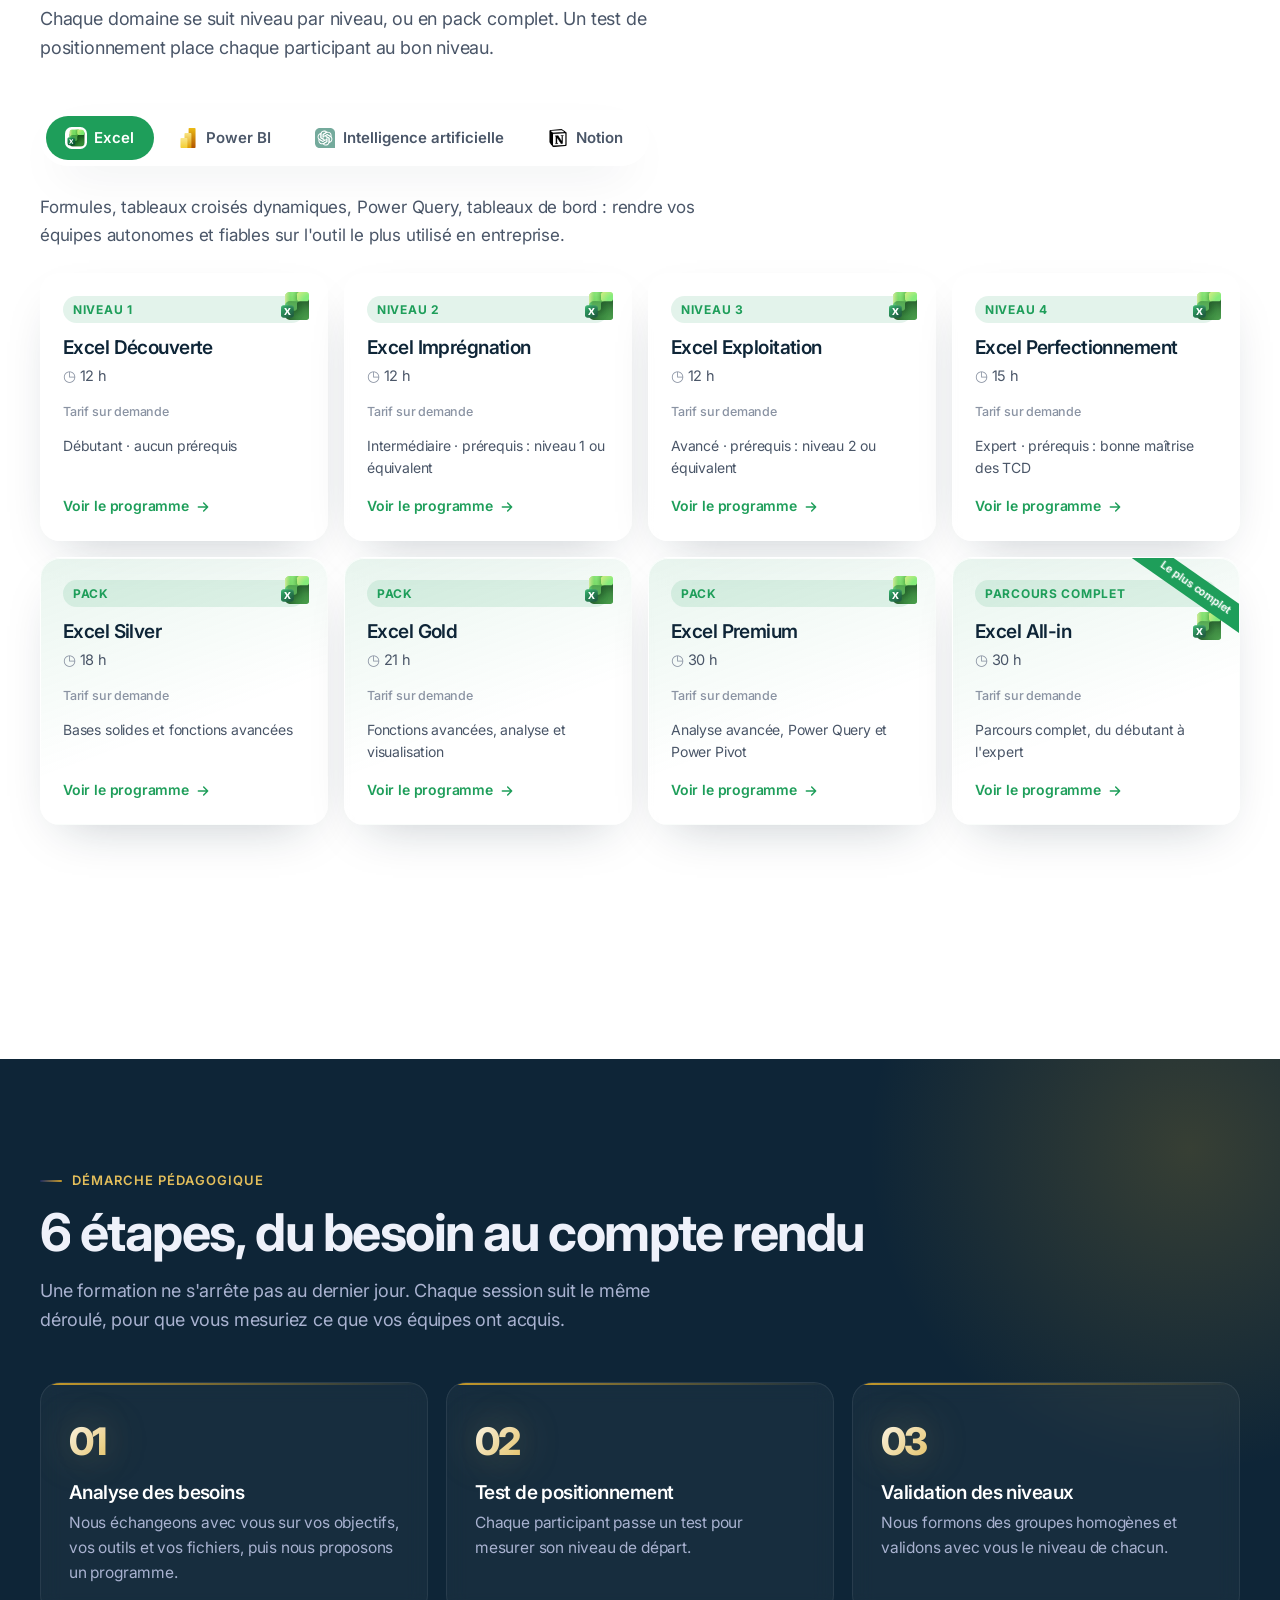
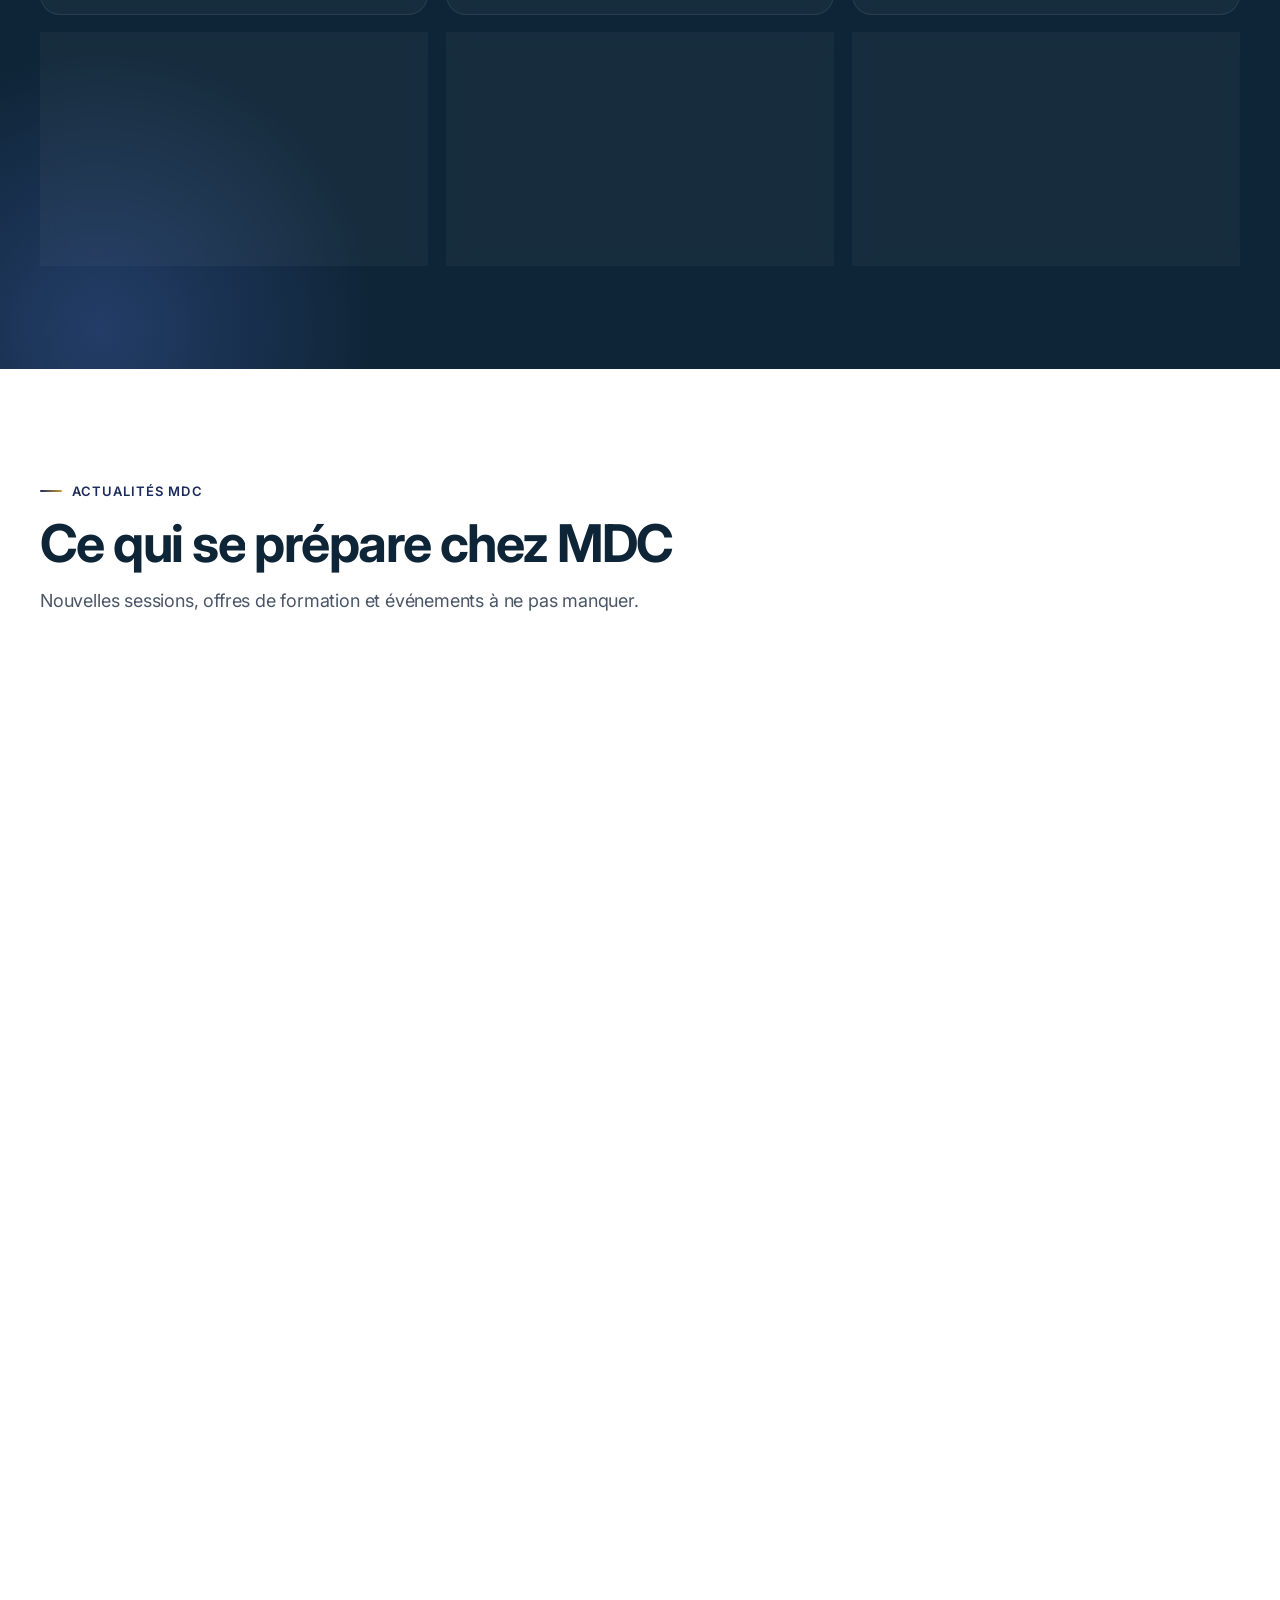
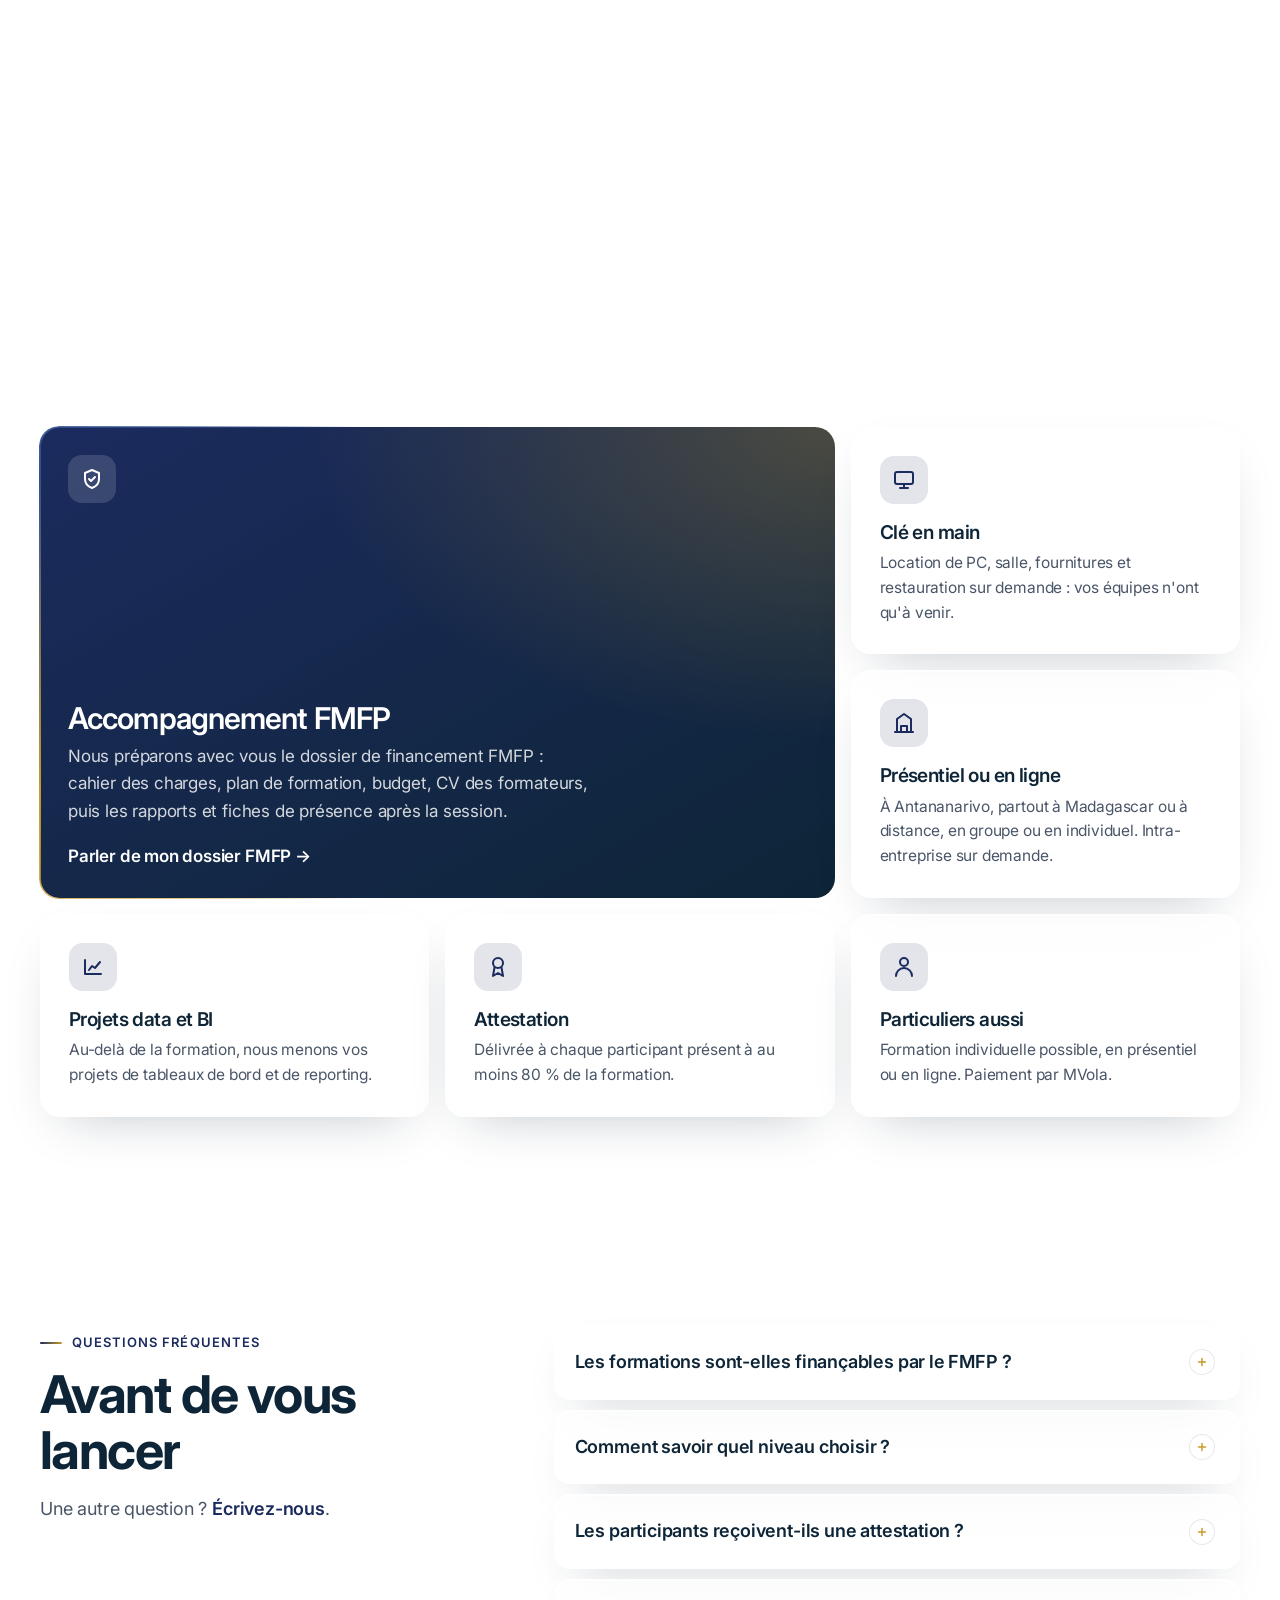
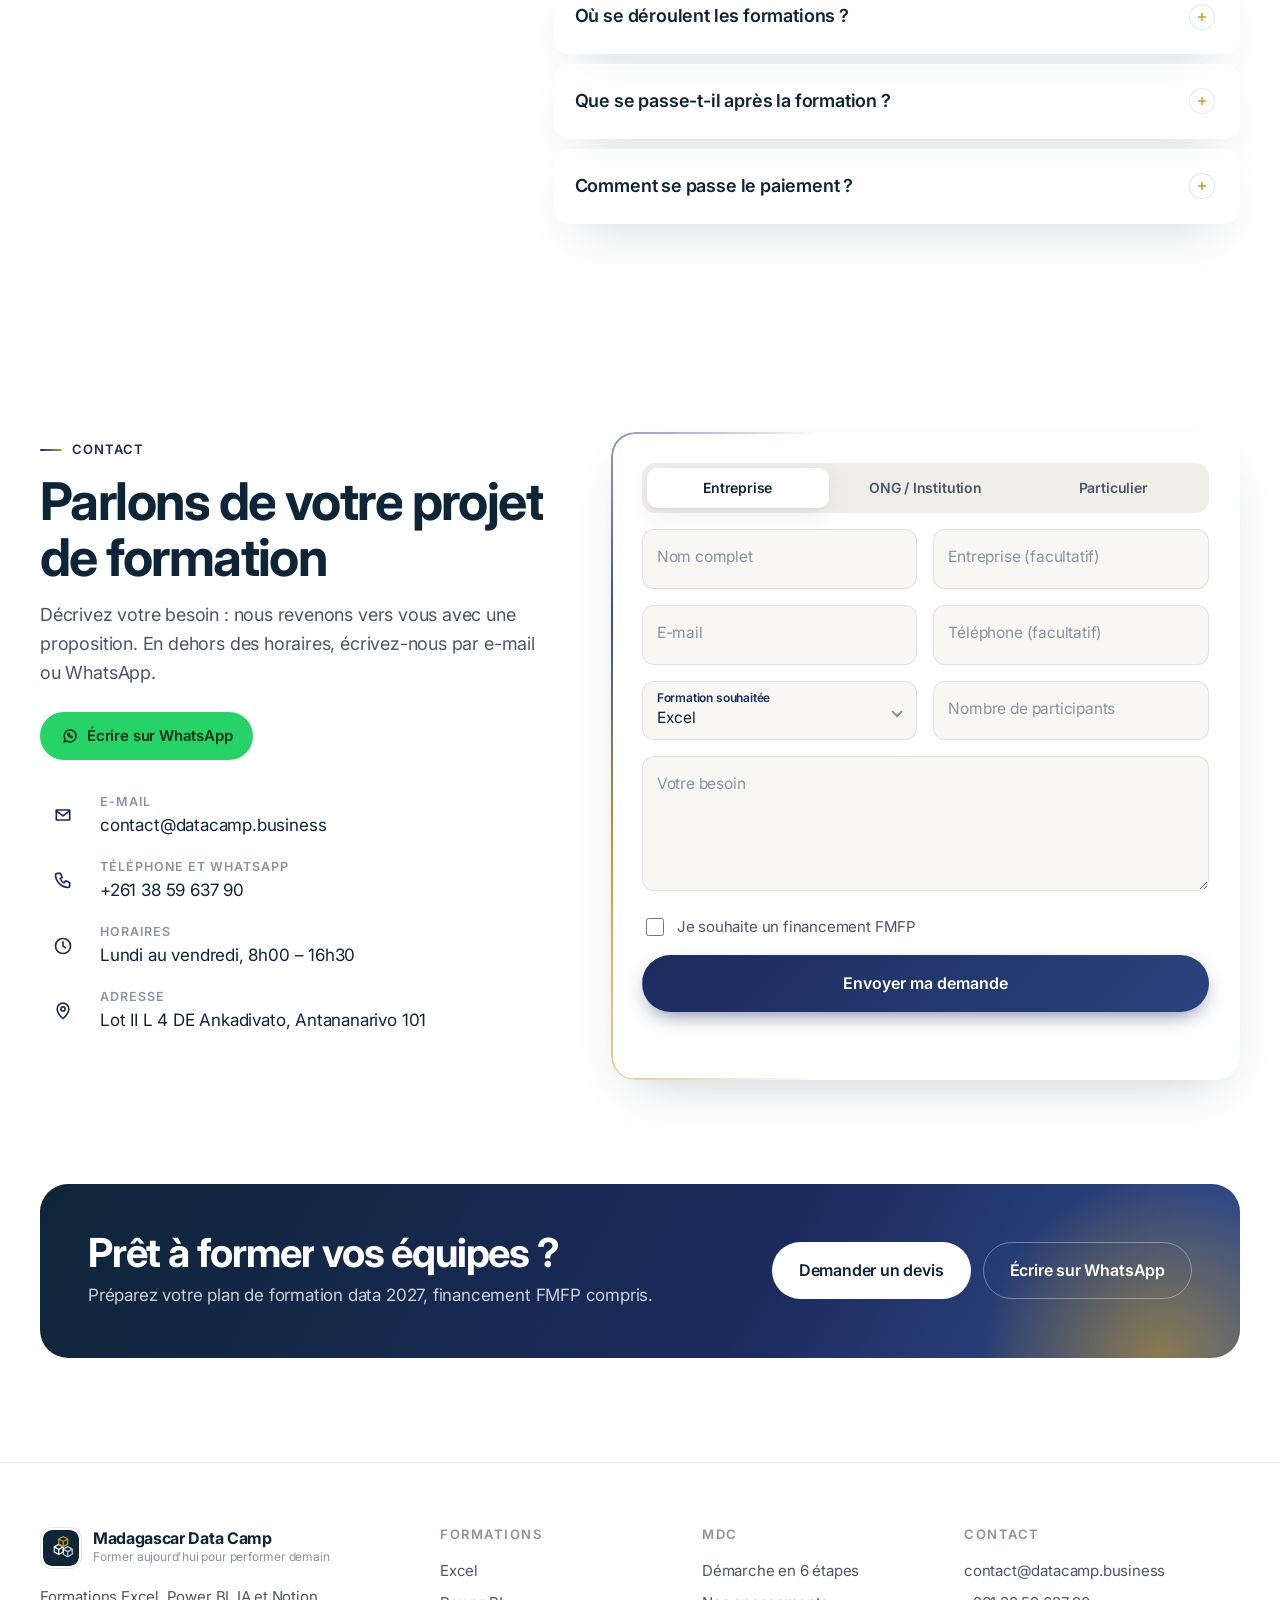
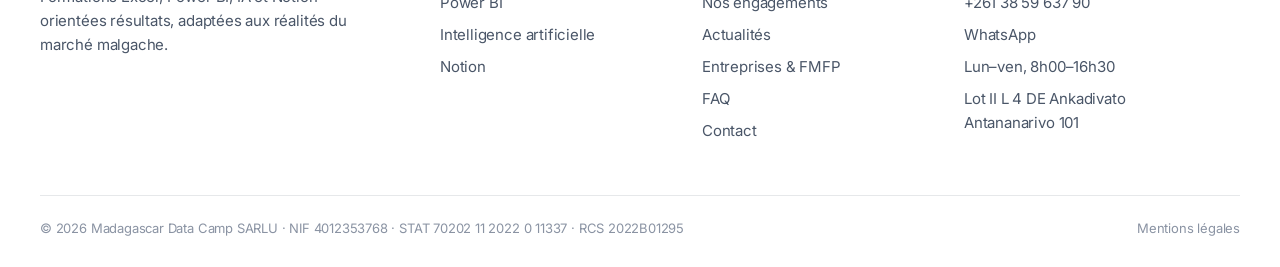
==== commit 4c8c5936: "Formulaire compatible Netlify Forms quand le site est sur netlify.app Co-Authored-By: Claude Opus 5." ====
--- a/site/index.html
+++ b/site/index.html
@@ -364,7 +364,8 @@
           </ul>
         </div>
 
-        <form class="form reveal glow-border" id="contactForm" novalidate>
+        <form class="form reveal glow-border" id="contactForm" name="contact" method="POST" data-netlify="true" netlify-honeypot="_gotcha" novalidate>
+          <input type="hidden" name="form-name" value="contact">
           <div class="seg" role="radiogroup" aria-label="Vous êtes">
             <label><input type="radio" name="type" value="Entreprise" checked><span>Entreprise</span></label>
             <label><input type="radio" name="type" value="ONG / Institution"><span>ONG / Institution</span></label>
